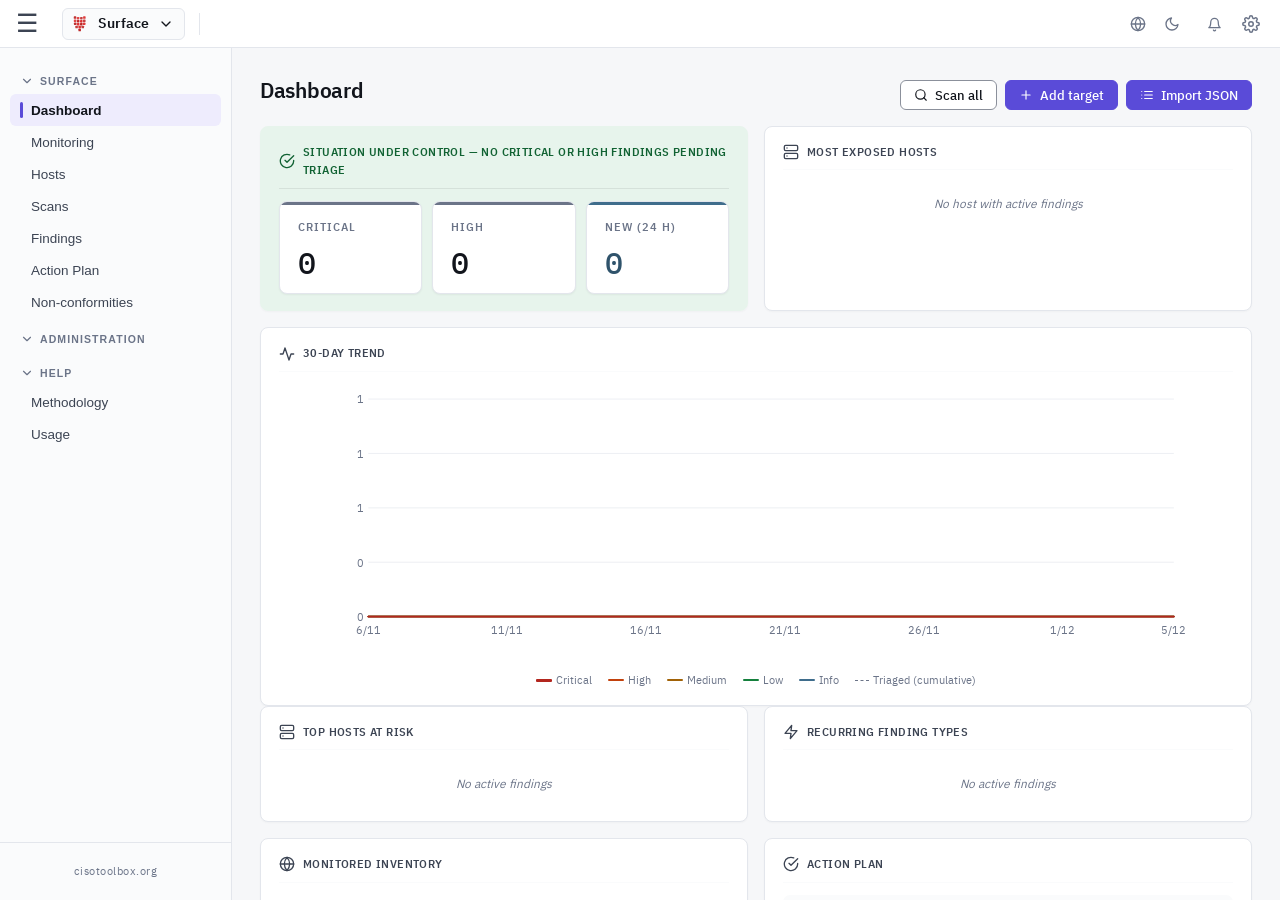
==== app/index.html @ 285a60c6 "chore: sync CISO Toolbox surface" ====
<!DOCTYPE html>
<html lang="fr">
<head>
<meta charset="UTF-8">
<meta name="viewport" content="width=device-width, initial-scale=1.0">
<title>Surface - CISO Toolbox</title>
<link rel="icon" type="image/svg+xml" href="favicon.svg">
<link rel="stylesheet" href="css/cisotoolbox.css">
<link rel="stylesheet" href="css/Surface.css">
</head>
<body>

<div class="ct-app">
<header class="ct-appbar">
    <button class="btn-hamburger" data-click="_toggleSidebarMobile">&#9776;</button>
    <span class="ct-modulepicker" role="img" aria-label="Surface"><span data-i18n="module.surface">Surface</span></span>
    <span class="ct-appbar-sep"></span>
    <nav class="ct-appbar-context" aria-label="Contexte"><span class="ct-muted" id="header-subtitle"></span></nav>
<!-- Menu Fichier désactivé : fonctions locales (ouvrir/enregistrer/imports) pas encore branchées en mode suite — réactiver en décommentant. -->
<!--     <div class="toolbar-menu">
        <button class="ct-btn" data-size="sm" data-click="toggleMenu"><span data-i18n="menu_file">Fichier</span></button>
        <div class="toolbar-dropdown" id="io-menu">
            <div class="toolbar-dropdown-item" data-click="_menuAction" data-args='["importHosts"]' data-i18n="menu.import_hosts">Importer hôtes</div>
            <div class="toolbar-dropdown-item" data-click="_menuAction" data-args='["exportReport"]' data-i18n="menu.export_report">Exporter rapport</div>
        </div>
    </div> -->
    <span class="ct-spacer"></span>
    <span class="ct-appbar-saved" id="status-msg"></span>
    <div class="ct-appbar-actions">
        <button class="ct-iconaction" data-click="ct_toggleLang" data-icon="globe" aria-label="Langue" title="Langue FR / EN"></button>
        <button class="ct-iconaction" data-click="ct_toggleTheme" data-icon="moon" aria-label="Thème" title="Thème clair / sombre"></button>
        <span class="ct-toolbar-right" id="toolbar-right"></span>
    </div>
</header>

<div class="ct-body">

<nav class="ct-rail" id="sidebar" aria-label="Navigation du module">
  <div class="ct-rail-scroll">
    <div class="ct-rail-section">
      <button class="ct-rail-group" aria-expanded="true" data-click="ct_toggleRailGroup" data-pass-el>
        <span class="ct-icon-btn-slot" data-icon="chevron-right"></span><span>SURFACE</span>
      </button>
      <button class="ct-rail-item" aria-current="page" data-click="selectPanel" data-args='["dashboard"]'><span class="ct-rail-item-label" data-i18n="nav.dashboard">Tableau de bord</span></button>
      <button class="ct-rail-item" data-click="selectPanel" data-args='["monitored"]'><span class="ct-rail-item-label" data-i18n="nav.monitored">Surveillance</span></button>
      <button class="ct-rail-item" data-click="selectPanel" data-args='["hosts"]'><span class="ct-rail-item-label" data-i18n="nav.hosts">Hosts</span></button>
      <button class="ct-rail-item" data-click="selectPanel" data-args='["jobs"]'><span class="ct-rail-item-label" data-i18n="nav.jobs">Scans</span></button>
      <button class="ct-rail-item" data-click="selectPanel" data-args='["findings"]'><span class="ct-rail-item-label" data-i18n="nav.findings">Findings</span></button>
      <button class="ct-rail-item" data-click="selectPanel" data-args='["measures"]'><span class="ct-rail-item-label" data-i18n="nav.measures">Mesures</span></button>
      <button class="ct-rail-item" data-click="selectPanel" data-args='["nonconformities"]'><span class="ct-rail-item-label" data-i18n="nav.nonconformities">Non-conformities</span></button>
    </div>

    <div class="ct-rail-section">
      <button class="ct-rail-group" aria-expanded="true" data-click="ct_toggleRailGroup" data-pass-el>
        <span class="ct-icon-btn-slot" data-icon="chevron-right"></span><span>Administration</span>
      </button>
      <button class="ct-rail-item ct-admin-only" data-click="selectPanel" data-args='["connectors"]'><span class="ct-rail-item-label" data-i18n="nav.connectors">Connecteurs</span></button>
      <button class="ct-rail-item ct-admin-only" data-click="selectPanel" data-args='["audit"]'><span class="ct-rail-item-label" data-i18n="nav.audit">Journal d'audit</span></button>
    </div>

    <div class="ct-rail-section">
      <button class="ct-rail-group" aria-expanded="true" data-click="ct_toggleRailGroup" data-pass-el>
        <span class="ct-icon-btn-slot" data-icon="chevron-right"></span><span data-i18n="nav.help_section">AIDE</span>
      </button>
      <button class="ct-rail-item" data-click="toggleHelp" data-args='["methodo"]'><span class="ct-rail-item-label" data-i18n="nav.help_methodo">Methodologie</span></button>
      <button class="ct-rail-item" data-click="toggleHelp" data-args='["usage"]'><span class="ct-rail-item-label" data-i18n="nav.help_usage">Utilisation</span></button>
    </div>
  </div>

  <div class="ct-rail-foot">
    <a href="https://www.cisotoolbox.org" target="_blank" rel="noopener noreferrer" class="sidebar-brand">cisotoolbox.org</a>
  </div>
</nav>

<!-- ════════════════ Help overlay ════════════════ -->
<div class="help-overlay" id="help-overlay" data-click-self="toggleHelp">
<div class="help-panel">
<button class="close-help" data-click="toggleHelp" aria-label="close">
    <svg width="22" height="22" viewBox="0 0 24 24" fill="none" stroke="currentColor" stroke-width="2" stroke-linecap="round" stroke-linejoin="round"><line x1="18" y1="6" x2="6" y2="18"/><line x1="6" y1="6" x2="18" y2="18"/></svg>
</button>

<div class="help-tabs">
    <div class="help-tab active" id="help-tab-methodo" data-click="switchHelpTab" data-args='["methodo"]' data-i18n="help.tab_methodo">Methodologie ASM</div>
    <div class="help-tab" id="help-tab-usage" data-click="switchHelpTab" data-args='["usage"]' data-i18n="help.tab_usage">Utilisation</div>
</div>

<!-- ════════ Onglet Methodologie ════════ -->
<div class="help-content" id="help-content-methodo" data-i18n-html="help.methodo_html"></div>

<!-- ════════ Onglet Utilisation ════════ -->
<div class="help-content ct-hidden" id="help-content-usage" data-i18n-html="help.usage_html"></div>

</div>
</div>

<main class="ct-content" id="content"></main>
</div><!-- ct-body -->
</div><!-- ct-app -->

<input type="file" id="file-input" accept=".json" class="ct-hidden">

<script src="js/Surface_config.js"></script>
<script src="js/cisotoolbox.js"></script>
<script src="js/ct_modules.js"></script>
<script src="js/cisotoolbox_backend.js"></script>
<script src="js/i18n.js"></script>
<script src="js/i18n_core_en.js"></script>
<script src="js/i18n_core_fr.js"></script>
<script src="js/ct_findings.js"></script>
<script src="js/ct_audit.js"></script>
<script src="js/ct_modal.js"></script>
<script src="js/ct_notifprefs.js"></script>
<script src="js/ct_userpicker.js"></script>
<script src="js/ct_measure_modal.js"></script>
<script src="js/ct_table.js"></script>
<script src="js/ct_bulkbar.js"></script>
<script src="js/ct_finding_view.js"></script>
<script src="js/ct_nonconformity.js"></script>
<script src="js/Surface_i18n_fr.js"></script>
<script src="js/Surface_i18n_en.js"></script>
<script src="js/surface_api.js"></script>
<script src="js/Surface_app.js"></script>
<script src="js/ai_common.js"></script>
<script src="js/ct_settings.js"></script>
<script src="js/ai_backend.js"></script>

</body>
</html>
---- app/css/cisotoolbox.css ----
/* -----------------------------------------------------------------------------
   Generated file - do not edit.
   It is overwritten at every release; a change made here is lost.
   See CONTRIBUTING.md.
   ----------------------------------------------------------------------------- */
/* ── CISO Toolbox — Shared CSS ─────────────────────────────────────
   UI v2 design system (SPEC-implementationv2.md).

   Structure:
     1. Design tokens (:root, dark, module tints)   — §1
     2. Transition aliases (old var names → new)     — §7.1  (removed at step 6)
     3. @font-face (IBM Plex — deferred, graceful)
     4. Base + primitives + chrome + print           — §9
     5. LEGACY (old classes, still emitted by shared TS + un-migrated apps)
        — removed module-by-module (steps 4-6).

   Migration status (SPEC §7): foundations + additive primitives are in.
   The 5 primitives whose NAME collides with a live shared component
   (.ct-table, .ct-badge, .ct-modal-*, .ct-bulkbar, .ct-icon) are still the
   LEGACY versions below — they migrate together with their emitting TS
   (ct_table / badge() / ct_modal / ct_bulkbar / _icon) in a later increment.
   ──────────────────────────────────────────────────────────────── */

/* ═══════════════════ 1. DESIGN TOKENS (SPEC §1) ═══════════════════ */
:root {
  /* Neutrals */
  --ct-canvas:       #f6f7f9;
  --ct-surface:      #ffffff;
  --ct-surface-2:    #fafbfc;
  --ct-line-soft:    #eef0f4;
  --ct-line:         #e3e6ec;
  --ct-line-strong:  #cbd1dc;   /* decorative separators — not a target outline */
  /* Outline of INPUT targets. --ct-line-strong sits at 1.53:1, far below the
     3:1 non-text threshold (WCAG 1.4.11): an empty field had no perceptible
     outline. A distinct token rather than raising line-strong — the requirement
     applies to controls, and raising the global token would redraw all ten
     modules at once. */
  --ct-line-field:   #8b909b;
  --ct-ink:          #12151c;
  --ct-ink-1:        #3c4453;
  --ct-ink-2:        #6b7488;
  /* NON-TEXT. At 3.09:1 it cannot carry text, and any value that
     reached 4.5:1 would blur into --ct-ink-2 (4.69:1): three text grays
     don't fit in the scale. We keep two, and ink-3 becomes the gray of
     decorative elements — 3:1 threshold, WCAG 1.4.11. The only remaining
     use is the empty-state icon; all text that used it moved to ink-2. */
  --ct-ink-3:        #8a93a4;
  --ct-ink-disabled: #798294;   /* was #9aa2b1: 2.32:1 on -neutral-tint, unreadable,
                                   while dark inherited 5.52:1. Disabled formally
                                   escapes AA, but not common sense: the same
                                   state must read the same in both themes. */

  /* Accent — action and selection ONLY */
  /* Ink laid on an ACCENT solid. White in both themes, unlike
     --ct-onsolid which inverts: the dark accent was darkened (pass 2, option B)
     precisely to keep carrying white, where the severity solids, for their
     part, genuinely lighten in dark. Two inks because two behaviors,
     not out of a taste for nuance. */
  --ct-onaccent:     #fff;
  /* Overlay veil (modal, help, history). Translucent black in both
     themes: it is the darkening of the background that makes the overlay, it
     does not invert. A token because the value is repeated in four places. */
  --ct-scrim:        rgba(0,0,0,0.45);
  /* Background of code / example blocks. Dark in BOTH themes, like
     a console: it is a reading convention, not an interface surface. */
  --ct-code-bg:      #0f172a;

  --ct-accent:       #5a4bd8;
  --ct-accent-hover: #4536b4;
  --ct-accent-tint:  #eeecfd;
  --ct-accent-ink:   #3f32a8;

  /* Severity — data ONLY.
     Three grades per tone, same hues, same ink (-ink):
     -tint for a badge · -fill for a solid area (matrix cell, score
     chip) · base (solid) for an edge strip, a gauge or a destructive hover. */
  --ct-critical:      #b3261e;  --ct-critical-tint: #fbe9e7;  --ct-critical-fill: #e7bcb9;  --ct-critical-ink: #8c1d18;
  --ct-high:          #c2410c;  --ct-high-tint:     #fdeee3;  --ct-high-fill:     #eecabb;  --ct-high-ink:     #8f3009;
  --ct-medium:        #a16207;  --ct-medium-tint:   #fdf4dc;  --ct-medium-fill:   #e8d8c1;  --ct-medium-ink:   #7c4a05;
  --ct-low:           #15803d;  --ct-low-tint:      #e7f4ec;  --ct-low-fill:      #c4dfce;  --ct-low-ink:      #116233;
  --ct-info:          #3f6d8c;  --ct-info-tint:     #e9f0f5;  --ct-info-fill:     #c3d2db;  --ct-info-ink:     #2f536b;
  --ct-neutral:       #6b7488;  --ct-neutral-tint:  #f2f3f7;  --ct-neutral-fill:  #d7d9df;  --ct-neutral-ink:  #4c5566;

  /* Categorical series — IDENTITY hues for multi-series charts (donut, bar
     legends), never a severity. Depth matched to the severity solids above
     (700-ish) so a chart never mixes muted theme tones with raw vivid hexes:
     that mix is what made the light theme look garish (FEAT-43 review). */
  --ct-cat-violet: #7c3aed;  --ct-cat-indigo: #4f46e5;  --ct-cat-cyan:   #0e7490;
  --ct-cat-teal:   #0f766e;  --ct-cat-pink:   #be185d;  --ct-cat-purple: #9333ea;
  --ct-cat-amber:  #b45309;

  /* Ink laid on a base-color (solid) area — inverts in dark. */
  --ct-onsolid: #fff;

  /* Typography */
  --ct-font:      'IBM Plex Sans', system-ui, -apple-system, sans-serif;
  --ct-font-mono: 'IBM Plex Mono', ui-monospace, monospace;

  --ct-text-page:    20px;
  --ct-text-section: 16px;
  --ct-text-body:    14px;
  --ct-text-ui:      13.5px;
  --ct-text-data:    13px;
  --ct-text-meta:    12px;
  --ct-text-label:   11px;

  /* Radii */
  --ct-r-sm: 4px;  --ct-r-md: 6px;  --ct-r-lg: 8px;  --ct-r-xl: 12px;  --ct-r-pill: 999px;

  /* Spacing */
  --ct-s1: 4px; --ct-s2: 8px; --ct-s3: 12px; --ct-s4: 16px;
  --ct-s5: 20px; --ct-s6: 24px; --ct-s8: 32px; --ct-s12: 48px;

  /* Control heights */
  /* xs serves dense contexts: reordering arrows in a table,
     actions on a rail card. It is a third notch on the md -> sm axis,
     not a new concept. */
  --ct-h-xs: 22px;  --ct-h-sm: 28px;  --ct-h-md: 34px;
  /* Default button height: shorter than a field (34), one notch
     above a modal button (~27). --ct-h-md stays reserved for fields. */
  --ct-h-btn: 30px;

  /* Elevation */
  --ct-shadow-card:    0 1px 2px rgba(18,21,28,0.05);
  --ct-shadow-overlay: 0 20px 48px -12px rgba(18,21,28,0.28);

  /* Chrome */
  --ct-appbar-h: 48px;
  --ct-rail-w:   232px;

  --ct-focus: 0 0 0 3px rgba(90,75,216,0.28);

  /* Complements (§1) */
  --ct-line-hover:  #aab2c0;
  --ct-focus-soft:  0 0 0 3px rgba(90,75,216,0.18);
  --ct-danger-tint: #fdeeec;
  --ct-danger-line: #e9cdc9;

  /* Module identity (§5) — background tint / ink, never a severity tone */
  --ct-mod-risk-tint:#e9edf1; --ct-mod-risk-ink:#2c3e50;
  --ct-mod-compliance-tint:#eeecfd; --ct-mod-compliance-ink:#4b3fbd;
  --ct-mod-audit-tint:#e4f2e8; --ct-mod-audit-ink:#186334;
  --ct-mod-vendor-tint:#e0f5f2; --ct-mod-vendor-ink:#0f766e;
  --ct-mod-asset-tint:#e6eefc; --ct-mod-asset-ink:#1a5cbf;
  --ct-mod-access-tint:#fce7f1; --ct-mod-access-ink:#a81259;
  --ct-mod-surface-tint:#fbeaea; --ct-mod-surface-ink:#a01818;
  --ct-mod-appsec-tint:#e2f1f5; --ct-mod-appsec-ink:#0b5d73;
  --ct-mod-scan-tint:#fdeee3; --ct-mod-scan-ink:#9a3d0a;
  --ct-mod-pilot-tint:#f6ecf6; --ct-mod-pilot-ink:#6e2a6e;
}

:root[data-theme="dark"] {
  /* Native form controls (checkbox, radio, select, scrollbars) follow the
     theme — kills the stock white widgets on dark tables. */
  color-scheme: dark;

  --ct-canvas:      #0f1218;
  --ct-surface:     #1c2029;
  --ct-surface-2:   #21252f;
  --ct-line-soft:   #262b36;
  --ct-line:        #2b313d;
  --ct-line-strong: #3a4150;   /* decorative separators */
  --ct-line-field:  #6a7182;   /* outline of input targets — see light block */
  --ct-ink:         #f2f4f8;
  --ct-ink-1:       #c3c9d4;
  --ct-ink-2:       #99a1b0;
  --ct-ink-3:       #79818f;   /* non-text — see light block */

  /* Pass 2, option B: the dark accent had been lightened to stand out from the
     surface, to the point of no longer carrying white (4.01:1, and 3.12:1 on hover).
     We darken it rather than inverting the ink: a primary button is recognized
     as much by its structure — light ink on saturated fill — as by its color, and
     inverting it from one theme to the other flips that structure. --ct-onsolid thus
     stays confined to the severity solids, which genuinely lighten in dark. */
  --ct-accent:       #6656e2;
  --ct-accent-hover: #6f60e5;
  --ct-accent-tint:  #2e2757;
  --ct-accent-ink:   #b9aefb;

  --ct-critical: #e8695f;  --ct-critical-tint: #3a1e1b;  --ct-critical-fill: #613333;  --ct-critical-ink: #f0a49c;
  --ct-high:     #e08542;  --ct-high-tint:     #3a2415;  --ct-high-fill:     #5a3b27;  --ct-high-ink:     #efab77;
  --ct-medium:   #d9a23c;  --ct-medium-tint:   #332a12;  --ct-medium-fill:   #584625;  --ct-medium-ink:   #e2c069;
  --ct-low:      #4caf6d;  --ct-low-tint:      #16301f;  --ct-low-fill:      #244936;  --ct-low-ink:      #7ecb96;
  --ct-info:     #6aa3c4;  --ct-info-tint:     #14262f;  --ct-info-fill:     #324959;  --ct-info-ink:     #9cc8de;
  --ct-neutral:  #79818f;  --ct-neutral-tint:  #262b36;  --ct-neutral-fill:  #464c56;  --ct-neutral-ink:  #c3c9d4;

  /* Categorical series lighten in dark, like the severity solids. */
  --ct-cat-violet: #a78bfa;  --ct-cat-indigo: #818cf8;  --ct-cat-cyan:   #22d3ee;
  --ct-cat-teal:   #2dd4bf;  --ct-cat-pink:   #f472b6;  --ct-cat-purple: #c084fc;
  --ct-cat-amber:  #fbbf24;

  /* Severity solids lighten in dark: the ink laid on them inverts. */
  --ct-onsolid: #11121a;
  /* Focus halo: stays indigo (interaction state), realigned on the dark accent. */
  --ct-focus: 0 0 0 3px rgba(122,108,240,0.35);

  --ct-shadow-card:    none;
  --ct-shadow-overlay: 0 20px 48px -12px rgba(0,0,0,0.55);

  --ct-line-hover:  #4a5162;
  --ct-focus-soft:  0 0 0 3px rgba(122,108,240,0.25);
  --ct-danger-tint: #3a1e1b;
  --ct-danger-line: #5a2f2a;

  --ct-mod-risk-tint:#232c37; --ct-mod-risk-ink:#a9bacd;
  --ct-mod-compliance-tint:#2a2455; --ct-mod-compliance-ink:#b9aefb;
  --ct-mod-audit-tint:#132b1c; --ct-mod-audit-ink:#74c288;
  --ct-mod-vendor-tint:#10302c; --ct-mod-vendor-ink:#6fd0c1;
  --ct-mod-asset-tint:#141f3a; --ct-mod-asset-ink:#8fb4f5;
  --ct-mod-access-tint:#331428; --ct-mod-access-ink:#f099c4;
  --ct-mod-surface-tint:#3a1c1c; --ct-mod-surface-ink:#f0a0a0;
  --ct-mod-appsec-tint:#0f2c34; --ct-mod-appsec-ink:#77c3d4;
  --ct-mod-scan-tint:#33230f; --ct-mod-scan-ink:#efab77;
  --ct-mod-pilot-tint:#2d1b2d; --ct-mod-pilot-ink:#d8a6d8;
}

/* ═══════════ 2. LEGACY RAIL LITERAL ══════════════════════════════════
   The transition-alias block (--blue, --border, --text-muted…) is
   removed: no consumer left in the tree. Only --sidebar-bg
   remains; it is a literal, not an alias. */
:root {
  --sidebar-bg:   #0f172a;   /* legacy dark rail — stays literal until removed */
}

/* ═══════════════════ 3. @font-face (deferred) ═══════════════════
   woff2 files not shipped yet — the stack falls back to system-ui until
   they land in shared/fonts/. Drop the files and typography activates.  */
@font-face { font-family:'IBM Plex Sans'; font-weight:400; font-display:swap; src:url('../fonts/IBMPlexSans-Regular.woff2') format('woff2'); }
@font-face { font-family:'IBM Plex Sans'; font-weight:500; font-display:swap; src:url('../fonts/IBMPlexSans-Medium.woff2') format('woff2'); }
@font-face { font-family:'IBM Plex Sans'; font-weight:600; font-display:swap; src:url('../fonts/IBMPlexSans-SemiBold.woff2') format('woff2'); }
@font-face { font-family:'IBM Plex Mono'; font-weight:400; font-display:swap; src:url('../fonts/IBMPlexMono-Regular.woff2') format('woff2'); }
@font-face { font-family:'IBM Plex Mono'; font-weight:500; font-display:swap; src:url('../fonts/IBMPlexMono-Medium.woff2') format('woff2'); }

/* ═══════════════════ 4. BASE + PRIMITIVES (SPEC §9) ═══════════════════ */

/* 9.1 Base */
*, *::before, *::after { box-sizing: border-box; }
html, body { margin: 0; padding: 0; }
body {
  font-family: var(--ct-font);
  font-size: var(--ct-text-body);
  line-height: 1.6;
  color: var(--ct-ink);
  background: var(--ct-canvas);
  -webkit-font-smoothing: antialiased;
}
/* Apps with the full toolbar + sidebar + internal-scroll layout add
   class="ct-app-shell" on <body> to lock the page to 100vh. */
body.ct-app-shell { overflow: hidden; height: 100vh; }
h1, h2, h3, h4 { margin: 0; font-weight: 600; letter-spacing: -0.3px; }
code, .ct-mono, .ct-num { font-family: var(--ct-font-mono); }
.ct-num { font-variant-numeric: tabular-nums; }
:focus-visible { outline: none; box-shadow: var(--ct-focus); }
input[type="checkbox"], input[type="radio"] { accent-color: var(--ct-accent); }
.ct-icon-btn-slot { display: inline-flex; align-items: center; }
.ct-spacer { flex: 1; }

/* 9.2 .ct-btn */
.ct-btn {
  font-family: inherit;
  display: inline-flex; align-items: center; justify-content: center; gap: 7px;
  height: var(--ct-h-btn); min-width: 0; padding: 0 13px;
  border: 1px solid var(--ct-line-field); border-radius: var(--ct-r-md);
  background: var(--ct-surface); color: var(--ct-ink);
  font-size: 12.5px; font-weight: 500; white-space: nowrap;
  cursor: pointer; transition: background 120ms, border-color 120ms, color 120ms;
}
.ct-btn:hover { background: var(--ct-canvas); border-color: var(--ct-line-hover); }
.ct-btn[data-size="sm"] { height: var(--ct-h-sm); padding: 0 11px; border-radius: var(--ct-r-sm); font-size: 12.5px; }
.ct-btn[data-size="xs"] { height: var(--ct-h-xs); padding: 0 7px; border-radius: var(--ct-r-sm); font-size: 11px; }
.ct-btn[data-icon] { width: var(--ct-h-btn); padding: 0; }
.ct-btn[data-icon][data-size="sm"] { width: var(--ct-h-sm); }
.ct-btn[data-icon][data-size="xs"] { width: var(--ct-h-xs); }
/* The spec names four variants; "neutral" is the default drawing of the
   bare .ct-btn. We declare it anyway: a caller must not have to
   know that the absence of the attribute means something. */
.ct-btn[data-variant="neutral"] { /* = .ct-btn */ }
.ct-btn[data-variant="primary"] { background: var(--ct-accent); border-color: var(--ct-accent); color: var(--ct-onaccent); }
.ct-btn[data-variant="primary"]:hover { background: var(--ct-accent-hover); border-color: var(--ct-accent-hover); }
.ct-btn[data-variant="ghost"] { background: transparent; border-color: transparent; color: var(--ct-ink-1); }
.ct-btn[data-variant="ghost"]:hover { background: var(--ct-line-soft); border-color: transparent; color: var(--ct-ink); }
.ct-btn[data-variant="danger"] { background: var(--ct-danger-tint); border-color: var(--ct-danger-line); color: var(--ct-critical-ink); }
.ct-btn[data-variant="danger"]:hover { background: var(--ct-critical); border-color: var(--ct-critical); color: var(--ct-onsolid); }
/* AI action button (star): a .ct-btn modifier. The system accent is
   already the "AI" indigo; we apply it in a tinted version to distinguish
   these actions from ordinary buttons without competing with the primary. Always
   combined with .ct-btn, never with a variant. Light/dark themed via the tokens.
   Placed after the variants to win at equal (0, 2, 0) specificity. */
.ct-btn.btn-ai { background: var(--ct-accent); border-color: var(--ct-accent); color: var(--ct-onaccent); }
.ct-btn.btn-ai:hover { background: var(--ct-accent-tint); border-color: var(--ct-accent-tint); color: var(--ct-accent-ink); }
.ct-btn:disabled, .ct-btn[aria-disabled="true"] {
  background: var(--ct-neutral-tint); border-color: var(--ct-line-field);
  color: var(--ct-ink-disabled); cursor: not-allowed;
}
.ct-btngroup { display: flex; gap: var(--ct-s2); align-items: center; flex-wrap: wrap; }

/* 9.3 .ct-ref  (.ct-badge deferred — see header) */
/* Dense variant, aligned on .ct-badge[data-size="sm"]: same 10.5px, same
   tightening. It exists for contexts where the reference accompanies a
   short content — a kanban card, a cell — and where the base size
   weighs more than what it designates. A named variant in the foundation, not a
   font-size dropped in place: that is the only form that stays true everywhere. */
.ct-ref[data-size="sm"] { height: 18px; padding: 0 7px; font-size: 10.5px; }

.ct-ref {
  display: inline-flex; align-items: center; height: 20px; padding: 0 8px;
  border: 1px solid var(--ct-line); border-radius: var(--ct-r-sm);
  background: var(--ct-neutral-tint); color: var(--ct-ink-1);
  font-family: var(--ct-font-mono); font-size: 11px; font-weight: 500; white-space: nowrap;
}
.ct-ref[data-module="risk"] { background: var(--ct-mod-risk-tint);       color: var(--ct-mod-risk-ink);       border-color: transparent; }
.ct-ref[data-module="compliance"] { background: var(--ct-mod-compliance-tint); color: var(--ct-mod-compliance-ink); border-color: transparent; }
.ct-ref[data-module="audit"] { background: var(--ct-mod-audit-tint);      color: var(--ct-mod-audit-ink);      border-color: transparent; }
.ct-ref[data-module="vendor"] { background: var(--ct-mod-vendor-tint);     color: var(--ct-mod-vendor-ink);     border-color: transparent; }
.ct-ref[data-module="asset"] { background: var(--ct-mod-asset-tint);      color: var(--ct-mod-asset-ink);      border-color: transparent; }
.ct-ref[data-module="access"] { background: var(--ct-mod-access-tint);     color: var(--ct-mod-access-ink);     border-color: transparent; }
.ct-ref[data-module="surface"] { background: var(--ct-mod-surface-tint);    color: var(--ct-mod-surface-ink);    border-color: transparent; }
.ct-ref[data-module="appsec"] { background: var(--ct-mod-appsec-tint);     color: var(--ct-mod-appsec-ink);     border-color: transparent; }
.ct-ref[data-module="scan"] { background: var(--ct-mod-scan-tint);       color: var(--ct-mod-scan-ink);       border-color: transparent; }
.ct-ref[data-module="pilot"] { background: var(--ct-mod-pilot-tint);      color: var(--ct-mod-pilot-ink);      border-color: transparent; }

/* 9.3b .ct-badge — semantic tone system (tinted by default, [data-fill] solid) */
.ct-badge { display: inline-flex; align-items: center; gap: 4px; padding: 1px 7px; border-radius: var(--ct-r-pill);
  font-size: 11px; font-weight: 600; line-height: 1.5; white-space: nowrap;
  /* Default case, without data-tone: readable rather than invisible. A call with
     no tone remains a caller bug, but it must not produce a ghost badge. */
  background: var(--ct-neutral-tint); color: var(--ct-ink); }
.ct-badge[data-size="sm"] { padding: 1px 6px; font-size: 10.5px; }
/* "Running": a state, not a color. It lived in Surface as an
   animation attached to .job-running, hence invisible to the other modules
   which nevertheless have jobs in progress. Bare attribute, like data-fill. */
.ct-badge[data-live] { animation: ct-pulse 1.5s ease-in-out infinite; }
@keyframes ct-pulse { 0%, 100% { opacity: 1; } 50% { opacity: 0.55; } }
/* Inline form feedback (modals): the list of what is missing, and the fields
   concerned. Required fields carry a marker in their label. */
.ct-form-errors { background: var(--ct-critical-tint); color: var(--ct-critical-ink); border-left: 3px solid var(--ct-critical);
  padding: 8px 10px; border-radius: var(--ct-r-sm); font-size: 12.5px; margin-bottom: 10px; }
.ct-form-errors ul { margin: 4px 0 0 16px; padding: 0; }
.ct-field-error { outline: 2px solid var(--ct-critical) !important; outline-offset: -1px; }
.ct-req { color: var(--ct-critical); margin-left: 2px; }
/* Row a navigation lands on (e.g. "see the requirement"): flashed, then plain. */
@keyframes ct-row-target { 0%, 60% { box-shadow: inset 0 0 0 2px var(--ct-accent); } 100% { box-shadow: none; } }
.ct-row-target > td { animation: ct-row-target 3s ease-out 1; }
@media (prefers-reduced-motion: reduce) {
    /* The pulsing is a reading comfort, not information: the tone
       already carries the state. We turn it off for whoever asked for that. */
    .ct-badge[data-live] { animation: none; }
}
.ct-badge[data-tone="critical"] { background: var(--ct-critical-tint); color: var(--ct-critical-ink); }
.ct-badge[data-tone="high"] { background: var(--ct-high-tint);     color: var(--ct-high-ink); }
.ct-badge[data-tone="medium"] { background: var(--ct-medium-tint);   color: var(--ct-medium-ink); }
.ct-badge[data-tone="low"] { background: var(--ct-low-tint);      color: var(--ct-low-ink); }
.ct-badge[data-tone="info"] { background: var(--ct-info-tint);     color: var(--ct-info-ink); }
.ct-badge[data-tone="neutral"] { background: var(--ct-neutral-tint);  color: var(--ct-neutral-ink); }
.ct-badge[data-tone="accent"] { background: var(--ct-accent-tint);   color: var(--ct-accent-ink); }
/* [data-fill] — solid, only when the badge IS the value (computed cells) */
.ct-badge[data-fill][data-tone="critical"] { background: var(--ct-critical); color: var(--ct-onsolid); }
.ct-badge[data-fill][data-tone="high"] { background: var(--ct-high);     color: var(--ct-onsolid); }
.ct-badge[data-fill][data-tone="medium"] { background: var(--ct-medium);   color: var(--ct-onsolid); }
.ct-badge[data-fill][data-tone="low"] { background: var(--ct-low);      color: var(--ct-onsolid); }
.ct-badge[data-fill][data-tone="info"] { background: var(--ct-info);     color: var(--ct-onsolid); }
.ct-badge[data-fill][data-tone="neutral"] { background: var(--ct-neutral);  color: var(--ct-onsolid); }
.ct-badge[data-fill][data-tone="accent"] { background: var(--ct-accent);   color: var(--ct-onaccent); }

/* 9.4 .ct-field · .ct-input */
.ct-field { display: flex; flex-direction: column; gap: 6px; }
/* The spacing BETWEEN fields was missing from the foundation: .ct-field only set
   the internal label / input gap. Surface and AppSec each compensated for it
   with a local margin-bottom — removed as a collision, which glued together the
   fields of their modals. The rule belongs to the foundation, not the modules.
   On the adjacent selector, hence no orphan margin after the last field. */
.ct-field + .ct-field { margin-top: 14px; }
/* Form container (spec §2). When the markup adopts it, the gap
   carries the spacing and the adjacent rule steps aside — a single visible
   value, never two adding up. */
.ct-form { display: flex; flex-direction: column; gap: 14px; }
.ct-form .ct-field + .ct-field { margin-top: 0; }
.ct-form-grid { display: grid; grid-template-columns: repeat(auto-fit, minmax(220px, 1fr)); gap: 14px; }
.ct-form-grid .ct-field + .ct-field { margin-top: 0; }
.ct-form-actions { display: flex; gap: 8px; justify-content: flex-end; align-items: center; }
.ct-label { font-size: var(--ct-text-label); font-weight: 600; letter-spacing: 1px; text-transform: uppercase; color: var(--ct-ink-2); }
.ct-input, .ct-select, .ct-textarea {
  font-family: inherit; font-size: var(--ct-text-ui);
  height: var(--ct-h-md); width: 100%; padding: 0 11px;
  border: 1px solid var(--ct-line-field); border-radius: var(--ct-r-md);
  background: var(--ct-surface); color: var(--ct-ink);
}
.ct-select { padding: 0 10px; }
.ct-textarea { height: auto; min-height: 76px; padding: 8px 11px; line-height: 1.55; resize: vertical; }
.ct-input:focus, .ct-select:focus, .ct-textarea:focus { outline: none; border-color: var(--ct-accent); box-shadow: var(--ct-focus-soft); }
.ct-input::placeholder, .ct-textarea::placeholder { color: var(--ct-ink-disabled); }

/* .ct-filter — toolbar select, sitting above a list or a
   table. It is not a form field: it sizes to its
   content instead of taking the full width, and adopts the sm height to
   align with the buttons of the same bar. */
.ct-filter {
  font-family: inherit; font-size: var(--ct-text-meta);
  height: var(--ct-h-sm); width: auto; min-width: 110px; max-width: 240px;
  padding: 0 9px;
  border: 1px solid var(--ct-line-field); border-radius: var(--ct-r-sm);
  background: var(--ct-surface); color: var(--ct-ink); cursor: pointer;
}
.ct-filter:focus { outline: none; border-color: var(--ct-accent); box-shadow: var(--ct-focus-soft); }
.ct-input:disabled, .ct-select:disabled { background: var(--ct-neutral-tint); color: var(--ct-ink-disabled); cursor: not-allowed; }
.ct-input[data-size="sm"], .ct-select[data-size="sm"] { height: 30px; font-size: var(--ct-text-data); }
/* xs: for fields in table cells, aligned on the cell input (~24) and the xs button (22). */
.ct-input[data-size="xs"], .ct-select[data-size="xs"] { height: 24px; padding: 0 8px; font-size: var(--ct-text-meta); }
.ct-hint { font-size: var(--ct-text-meta); color: var(--ct-ink-2); line-height: 1.5; }
.ct-error { font-size: var(--ct-text-meta); color: var(--ct-critical-ink); line-height: 1.5; }
[aria-invalid="true"] { border-color: var(--ct-critical); }

.ct-tagfield {
  display: flex; flex-wrap: wrap; gap: 5px; align-items: center;
  min-height: var(--ct-h-md); padding: 5px 7px;
  border: 1px solid var(--ct-line-field); border-radius: var(--ct-r-md); background: var(--ct-surface);
}
.ct-tag {
  display: inline-flex; align-items: center; gap: 6px; height: 22px; padding: 0 6px 0 9px;
  border-radius: var(--ct-r-sm); background: var(--ct-accent-tint); color: var(--ct-accent-ink);
  font-family: var(--ct-font-mono); font-size: 11.5px; font-weight: 500;
}
.ct-check { position: relative; display: flex; align-items: center; gap: 9px; font-size: var(--ct-text-ui); color: var(--ct-ink); cursor: pointer; }
.ct-check-box { width: 17px; height: 17px; border: 1px solid var(--ct-line-field); border-radius: var(--ct-r-sm); background: var(--ct-surface); display: inline-flex; align-items: center; justify-content: center; color: transparent; flex-shrink: 0; }
.ct-check input:checked + .ct-check-box { background: var(--ct-accent); border-color: var(--ct-accent); color: var(--ct-onaccent); }
.ct-check input { position: absolute; opacity: 0; width: 0; height: 0; }
.ct-choice { display: inline-flex; gap: 6px; }
.ct-choice > button {
  font-family: inherit; height: var(--ct-h-sm); min-width: 28px; padding: 0 10px;
  border: 1px solid var(--ct-line-field); border-radius: var(--ct-r-sm);
  background: var(--ct-surface); color: var(--ct-ink-1);
  font-size: 12.5px; font-weight: 500; cursor: pointer;
}
.ct-choice > button[aria-pressed="true"] { background: var(--ct-accent); border-color: var(--ct-accent); color: var(--ct-onaccent); }
/* A choice can carry a judgment and not just a selection: the review
   decision is green or red. We reuse the tone vocabulary rather than
   inventing state names. The tone only applies to the selected option. */
.ct-choice > button[aria-pressed="true"][data-tone="low"] { background: var(--ct-low);      border-color: var(--ct-low);      color: var(--ct-onsolid); }
.ct-choice > button[aria-pressed="true"][data-tone="critical"] { background: var(--ct-critical); border-color: var(--ct-critical); color: var(--ct-onsolid); }
.ct-choice > button[aria-pressed="true"][data-tone="high"] { background: var(--ct-high);     border-color: var(--ct-high);     color: var(--ct-onsolid); }
.ct-choice[data-size="xs"] > button { height: var(--ct-h-xs); min-width: var(--ct-h-xs); padding: 0 6px; font-size: 11px; }
.ct-choice[data-mono] > button { font-family: var(--ct-font-mono); }

/* Hover tooltip, fed by data-tip. The pattern was duplicated in
   Pilot and Risk under .catalog-btn-sm:hover::after. */
.ct-tip { position: relative; }
.ct-tip[data-tip]:hover::after {
  content: attr(data-tip); position: absolute; bottom: 100%; left: 50%;
  transform: translateX(-50%); margin-bottom: 4px;
  background: var(--ct-ink); color: var(--ct-onaccent);
  padding: 3px 8px; border-radius: var(--ct-r-sm); font-size: 11px;
  white-space: nowrap; pointer-events: none; z-index: 100;
}

/* 9.5 .ct-card · .ct-kpi · .ct-meter · .ct-empty */
.ct-card {
  background: var(--ct-surface); border: 1px solid var(--ct-line);
  border-radius: var(--ct-r-lg); box-shadow: var(--ct-shadow-card); overflow: hidden;
}
.ct-card-head { display: flex; align-items: center; gap: var(--ct-s3); padding: 13px 18px; border-bottom: 1px solid var(--ct-line); }
.ct-card-title { font-size: 14px; font-weight: 600; color: var(--ct-ink); flex: 1; }
.ct-card-body { padding: 18px; }

.ct-kpigrid { display: grid; grid-template-columns: repeat(auto-fill, minmax(140px, 1fr)); gap: var(--ct-s3); }
.ct-kpi { background: var(--ct-surface); border: 1px solid var(--ct-line); border-radius: var(--ct-r-lg); box-shadow: var(--ct-shadow-card); overflow: hidden; display: flex; flex-direction: column; }
.ct-kpi-tone { height: 3px; background: var(--ct-neutral); }
.ct-kpi[data-tone="critical"] .ct-kpi-tone { background: var(--ct-critical); }
.ct-kpi[data-tone="high"]     .ct-kpi-tone { background: var(--ct-high); }
.ct-kpi[data-tone="medium"]   .ct-kpi-tone { background: var(--ct-medium); }
.ct-kpi[data-tone="low"]      .ct-kpi-tone { background: var(--ct-low); }
.ct-kpi[data-tone="info"]     .ct-kpi-tone { background: var(--ct-info); }
/* "value" emphasis: the value takes the tone ink (criticality). -ink tokens, AA 6, 5-9:1. Default = neutral value + border only. (audit v2 §04) */
.ct-kpi[data-emphasis="value"][data-tone="critical"] .ct-kpi-value { color: var(--ct-critical-ink); }
.ct-kpi[data-emphasis="value"][data-tone="high"]     .ct-kpi-value { color: var(--ct-high-ink); }
.ct-kpi[data-emphasis="value"][data-tone="medium"]   .ct-kpi-value { color: var(--ct-medium-ink); }
.ct-kpi[data-emphasis="value"][data-tone="low"]      .ct-kpi-value { color: var(--ct-low-ink); }
.ct-kpi[data-emphasis="value"][data-tone="info"]     .ct-kpi-value { color: var(--ct-info-ink); }
.ct-kpi-body { padding: 14px 18px 15px; display: flex; flex-direction: column; gap: var(--ct-s3); flex: 1; }
.ct-kpi-label { font-size: var(--ct-text-label); font-weight: 600; letter-spacing: 1px; text-transform: uppercase; color: var(--ct-ink-2); }
.ct-kpi-value { font-family: var(--ct-font-mono); font-size: 30px; font-weight: 500; line-height: 1; color: var(--ct-ink); font-variant-numeric: tabular-nums; margin-top: auto; }
.ct-kpi-unit { font-size: var(--ct-text-data); color: var(--ct-ink-2); }
.ct-kpi-split { display: flex; flex-wrap: wrap; gap: 6px; margin-top: auto; }
.ct-kpi[data-density="dense"] .ct-kpi-body { padding: 13px 16px 15px; gap: 7px; }
.ct-kpi[data-density="dense"] .ct-kpi-value { font-size: 26px; }

/* .ct-kpi-adv — advanced KPI tile: a superset of .ct-kpi. Adds a title, a
   source badge (Auto/Ext), a state pill, a status, thresholds on one line, an
   optional chart slot (.ct-kpi-adv-viz, e.g. .ct-meter) and a footer note
   (.ct-kpi-adv-foot). Reuses the tone border and value ink of the .ct-kpi
   system — a dashboard can mix both formats seamlessly.
   Couvre le kpi-card de pilot et les indicateurs de compliance. (audit v2 §P3) */
.ct-kpi-adv { background: var(--ct-surface); border: 1px solid var(--ct-line); border-radius: var(--ct-r-lg); box-shadow: var(--ct-shadow-card); overflow: hidden; display: flex; flex-direction: column; }
.ct-kpi-adv.ct-clickable:hover { border-color: var(--ct-line-strong); }
.ct-kpi-adv[data-tone="critical"] .ct-kpi-tone { background: var(--ct-critical); }
.ct-kpi-adv[data-tone="high"]     .ct-kpi-tone { background: var(--ct-high); }
.ct-kpi-adv[data-tone="medium"]   .ct-kpi-tone { background: var(--ct-medium); }
.ct-kpi-adv[data-tone="low"]      .ct-kpi-tone { background: var(--ct-low); }
.ct-kpi-adv[data-tone="info"]     .ct-kpi-tone { background: var(--ct-info); }
.ct-kpi-adv-body { padding: 15px 18px 16px; display: flex; flex-direction: column; gap: 10px; flex: 1; }
.ct-kpi-adv-head { display: flex; align-items: flex-start; gap: var(--ct-s2); }
.ct-kpi-adv-title { font-size: var(--ct-text-ui); font-weight: 600; color: var(--ct-ink); line-height: 1.3; flex: 1; }
.ct-kpi-adv-src { font-size: 10px; font-weight: 700; letter-spacing: 0.5px; text-transform: uppercase; padding: 1px 6px; border-radius: var(--ct-r-sm); white-space: nowrap; flex-shrink: 0; margin-top: 1px; }
.ct-kpi-adv-src[data-src="auto"] { color: var(--ct-info-ink); background: var(--ct-info-tint); }
.ct-kpi-adv-src[data-src="ext"] { color: var(--ct-medium-ink); background: var(--ct-medium-tint); }
.ct-kpi-adv-pill { font-size: 10px; font-weight: 600; letter-spacing: 0.3px; padding: 1px 7px; border-radius: var(--ct-r-pill); white-space: nowrap; flex-shrink: 0; margin-top: 1px; color: var(--ct-neutral-ink); background: var(--ct-neutral-tint); }
.ct-kpi-adv-valrow { display: flex; align-items: baseline; gap: var(--ct-s2); margin-top: auto; flex-wrap: wrap; }
.ct-kpi-adv-value { font-family: var(--ct-font-mono); font-size: 28px; font-weight: 500; line-height: 1; color: var(--ct-ink); font-variant-numeric: tabular-nums; }
.ct-kpi-adv[data-tone="critical"] .ct-kpi-adv-value { color: var(--ct-critical-ink); }
.ct-kpi-adv[data-tone="high"]     .ct-kpi-adv-value { color: var(--ct-high-ink); }
.ct-kpi-adv[data-tone="medium"]   .ct-kpi-adv-value { color: var(--ct-medium-ink); }
.ct-kpi-adv[data-tone="low"]      .ct-kpi-adv-value { color: var(--ct-low-ink); }
.ct-kpi-adv[data-tone="info"]     .ct-kpi-adv-value { color: var(--ct-info-ink); }
.ct-kpi-adv[data-tone="neutral"]  .ct-kpi-adv-value { color: var(--ct-ink-2); }
.ct-kpi-adv-status { font-size: var(--ct-text-meta); font-weight: 600; padding: 1px 7px; border-radius: var(--ct-r-sm); }
.ct-kpi-adv-status[data-tone="critical"] { color: var(--ct-critical-ink); background: var(--ct-critical-tint); }
.ct-kpi-adv-status[data-tone="high"] { color: var(--ct-high-ink); background: var(--ct-high-tint); }
.ct-kpi-adv-status[data-tone="medium"] { color: var(--ct-medium-ink); background: var(--ct-medium-tint); }
.ct-kpi-adv-status[data-tone="low"] { color: var(--ct-low-ink); background: var(--ct-low-tint); }
.ct-kpi-adv-status[data-tone="info"] { color: var(--ct-info-ink); background: var(--ct-info-tint); }
.ct-kpi-adv-status[data-tone="neutral"] { color: var(--ct-neutral-ink); background: var(--ct-neutral-tint); }
.ct-kpi-adv-viz { margin-top: 2px; }
.ct-kpi-adv-meta { display: flex; justify-content: space-between; gap: var(--ct-s2); white-space: nowrap; padding-top: 9px; border-top: 1px solid var(--ct-line-soft); }
.ct-kpi-adv-meta span { font-size: 11px; color: var(--ct-ink-2); font-variant-numeric: tabular-nums; }
.ct-kpi-adv-meta b { color: var(--ct-ink-1); font-weight: 600; }
.ct-kpi-adv-foot { font-size: var(--ct-text-label); color: var(--ct-ink-2); }
.ct-kpi-adv[data-state="inactive"] { opacity: 0.75; background: var(--ct-surface-2); }
.ct-kpi-adv[data-state="inactive"] .ct-kpi-tone { background: var(--ct-line); }
.ct-kpi-adv[data-state="inactive"] .ct-kpi-adv-title { color: var(--ct-ink-2); }

.ct-meter { height: 6px; border-radius: var(--ct-r-pill); background: var(--ct-line-soft); overflow: hidden; }
.ct-meter > span { display: block; height: 100%; border-radius: var(--ct-r-pill); background: var(--ct-accent); }
.ct-meter[data-tone="critical"] > span { background: var(--ct-critical); }
.ct-meter[data-tone="high"]     > span { background: var(--ct-high); }
.ct-meter[data-tone="medium"]   > span { background: var(--ct-medium); }
.ct-meter[data-tone="low"]      > span { background: var(--ct-low); }
.ct-dot { width: 8px; height: 8px; border-radius: var(--ct-r-pill); background: var(--ct-neutral); }
.ct-dot[data-tone="critical"] { background: var(--ct-critical); }
.ct-dot[data-tone="medium"] { background: var(--ct-medium); }
.ct-dot[data-tone="low"] { background: var(--ct-low); }

.ct-empty { padding: 40px 20px 44px; display: flex; flex-direction: column; align-items: center; gap: var(--ct-s3); text-align: center; }
.ct-empty-icon { width: 38px; height: 38px; border-radius: var(--ct-r-pill); background: var(--ct-neutral-tint); border: 1px solid var(--ct-line); display: flex; align-items: center; justify-content: center; color: var(--ct-ink-3); }
.ct-empty-title { font-size: 14px; font-weight: 500; color: var(--ct-ink); }
.ct-empty-text { font-size: var(--ct-text-data); color: var(--ct-ink-2); max-width: 300px; line-height: 1.55; }

/* 9.6 table wrappers  (.ct-table + .ct-bulkbar deferred — see header) */
.ct-tablewrap { background: var(--ct-surface); border: 1px solid var(--ct-line); border-radius: var(--ct-r-lg); box-shadow: var(--ct-shadow-card); overflow: hidden; }
.ct-tabletoolbar { display: flex; align-items: center; gap: var(--ct-s3); padding: 11px 16px; border-bottom: 1px solid var(--ct-line); }
.ct-tablecount { font-family: var(--ct-font-mono); font-size: 11.5px; color: var(--ct-ink-2); }
.ct-pagination { display: flex; align-items: center; gap: var(--ct-s2); padding: 10px 16px; border-top: 1px solid var(--ct-line); font-size: var(--ct-text-meta); color: var(--ct-ink-2); }
.ct-filters { display: flex; align-items: center; gap: var(--ct-s2); flex-wrap: wrap; }

/* 9.7 .ct-modal (new markup — additive; legacy .ct-modal-* kept) · .ct-tabs */
.ct-modal { width: 100%; max-width: 560px; max-height: calc(100vh - 64px); display: flex; flex-direction: column;
  background: var(--ct-surface); border-radius: var(--ct-r-xl); box-shadow: var(--ct-shadow-overlay); overflow: hidden; }
.ct-modal[data-width="sm"] { max-width: 420px; }
.ct-modal[data-width="lg"] { max-width: 860px; }
.ct-modal-head { display: flex; align-items: center; gap: var(--ct-s3); padding: 18px 22px; border-bottom: 1px solid var(--ct-line); }
.ct-modal-title { font-size: var(--ct-text-section); font-weight: 600; color: var(--ct-ink); flex: 1; }
.ct-modal-foot { display: flex; gap: 10px; justify-content: flex-end; padding: 16px 22px; border-top: 1px solid var(--ct-line); background: var(--ct-surface-2); }
/* The modal body did not exist in the v2 family — only -head and -foot were
   defined — and the legacy version further down was limited to a
   margin-bottom. Surface and AppSec each compensated with a local rule, removed as a collision: their modals lost both the
   padding AND the scrolling at once. The shared component emits these three
   names, so the core must serve all of them.
   flex:1 + overflow-y:auto: it is the body that scrolls, never the modal —
   sinon l'en-tete et les actions sortent de l'ecran avec le contenu. */
.ct-modal-body { padding: 18px 22px; overflow-y: auto; flex: 1; min-height: 0; }
.ct-modal-header { display: flex; align-items: center; gap: var(--ct-s3); padding: 18px 22px;
                   border-bottom: 1px solid var(--ct-line); font-size: var(--ct-text-section);
                   font-weight: 600; color: var(--ct-ink); }
.ct-modal-footer { display: flex; gap: 10px; justify-content: flex-end; padding: 16px 22px;
                   border-top: 1px solid var(--ct-line); background: var(--ct-surface-2); }

.ct-tabs { display: flex; gap: var(--ct-s6); border-bottom: 1px solid var(--ct-line); }
.ct-tab {
  font-family: inherit; padding: 14px 0; border: 0; background: none;
  border-bottom: 2px solid transparent; margin-bottom: -1px;
  font-size: var(--ct-text-ui); font-weight: 500; color: var(--ct-ink-2);
  display: flex; align-items: center; gap: 7px; cursor: pointer;
}
.ct-tab:hover { color: var(--ct-ink); }
.ct-tab[aria-selected="true"] { color: var(--ct-ink); border-bottom-color: var(--ct-accent); font-weight: 600; }
.ct-count { font-family: var(--ct-font-mono); font-size: 11px; color: var(--ct-ink-2); background: var(--ct-neutral-tint); border-radius: var(--ct-r-pill); padding: 1px 7px; }

/* 9.8 Chrome — .ct-appbar · .ct-rail · .ct-pagehead */
.ct-app { height: 100vh; display: flex; flex-direction: column; }
.ct-appbar { position: relative;
  height: var(--ct-appbar-h); flex-shrink: 0; display: flex; align-items: center; gap: 14px; padding: 0 16px;
  background: var(--ct-surface); border-bottom: 1px solid var(--ct-line); }
.ct-appbar-sep { width: 1px; height: 22px; background: var(--ct-line); }
.ct-appbar-context { display: flex; align-items: center; gap: 7px; font-size: var(--ct-text-data); color: var(--ct-ink-1); }
.ct-appbar-context .ct-sep { color: var(--ct-line-strong); }
.ct-appbar-context .ct-muted { color: var(--ct-ink-2); }
.ct-appbar-saved { font-family: var(--ct-font-mono); font-size: 11.5px; color: var(--ct-ink-2); }
.ct-appbar-actions { display: flex; align-items: center; gap: 4px; }
.ct-iconaction { display: inline-flex; align-items: center; justify-content: center; width: 30px; height: 30px;
  border: 0; border-radius: var(--ct-r-md); background: transparent; color: var(--ct-ink-2); cursor: pointer; }
.ct-iconaction:hover { background: var(--ct-neutral-tint); color: var(--ct-ink); }
/* Legacy injected controls (settings gear + github link) inherit dark-toolbar
   white; re-theme them to ink inside the light appbar so they stay visible. */
.ct-appbar-actions .btn-settings, .ct-appbar-actions .btn-github { color: var(--ct-ink-2); }
.ct-appbar-actions .btn-settings:hover, .ct-appbar-actions .btn-github:hover { color: var(--ct-ink); background: var(--ct-neutral-tint) !important; }
.ct-avatar { display: inline-flex; align-items: center; justify-content: center; width: 28px; height: 28px;
  border-radius: var(--ct-r-pill); background: var(--ct-accent-tint); color: var(--ct-accent-ink); font-size: 11.5px; font-weight: 600; }

.ct-modulepicker { display: flex; align-items: center; gap: 9px; height: 32px; padding: 0 10px 0 8px;
  border: 1px solid var(--ct-line); border-radius: var(--ct-r-md); background: var(--ct-surface-2);
  font-size: var(--ct-text-ui); font-weight: 600; color: var(--ct-ink); cursor: pointer; }
.ct-modulepicker:hover { border-color: var(--ct-line-field); }
.ct-modulepicker[aria-expanded="true"] { border-color: var(--ct-accent); background: var(--ct-accent-tint); color: var(--ct-accent-ink); }
.ct-modulemark { width: 18px; height: 18px; flex-shrink: 0; }
.ct-modulemenu { position: absolute; top: 44px; left: 12px; width: 640px; z-index: 900;
  background: var(--ct-surface); border: 1px solid var(--ct-line); border-radius: var(--ct-r-xl); box-shadow: var(--ct-shadow-overlay); overflow: hidden; }
.ct-modulemenu-search { padding: 12px 16px; border-bottom: 1px solid var(--ct-line); }
.ct-modulemenu-list { padding: 12px 10px; display: grid; grid-template-columns: 1fr 1fr; gap: 2px; }
.ct-modulemenu-group { padding: 0 8px 8px; font-size: 10.5px; font-weight: 600; letter-spacing: 1.1px; text-transform: uppercase; color: var(--ct-ink-2); }
.ct-moduleitem { display: flex; align-items: center; gap: 11px; padding: 9px 10px; border: 0; border-radius: var(--ct-r-md); background: transparent; text-align: left; cursor: pointer; }
.ct-moduleitem:hover { background: var(--ct-neutral-tint); }
.ct-moduleitem[aria-current="true"] { background: var(--ct-accent-tint); }
.ct-moduleitem-mark { width: 26px; height: 26px; border-radius: var(--ct-r-md); background: var(--ct-neutral-tint);
  display: inline-flex; align-items: center; justify-content: center; flex-shrink: 0; }
.ct-moduleitem-mark img { width: 17px; height: 17px; }
.ct-moduleitem-name { font-size: var(--ct-text-ui); font-weight: 500; color: var(--ct-ink); }
.ct-moduleitem-desc { font-size: var(--ct-text-meta); color: var(--ct-ink-2); white-space: nowrap; overflow: hidden; text-overflow: ellipsis; }

.ct-body { flex: 1; display: flex; min-height: 0; }
.ct-rail { width: var(--ct-rail-w); flex-shrink: 0; display: flex; flex-direction: column; overflow: hidden;
  transition: width 160ms ease, max-height 240ms ease;
  background: var(--ct-surface-2); border-right: 1px solid var(--ct-line); }
.ct-rail-scroll { flex: 1; overflow-y: auto; padding: 12px 10px; }
.ct-rail-section { margin-top: 14px; }
.ct-rail-group { display: flex; align-items: center; gap: 6px; padding: 0 10px 6px; border: 0; background: none; width: 100%;
  font-size: 10.5px; font-weight: 600; letter-spacing: 1.1px; text-transform: uppercase; color: var(--ct-ink-2); cursor: pointer; }
.ct-rail-group .ct-icon { transition: transform 120ms; }
.ct-rail-group[aria-expanded="true"] .ct-icon { transform: rotate(90deg); }
/* collapse: hide the items following a collapsed group in the same section */
.ct-rail-group[aria-expanded="false"] ~ .ct-rail-item { display: none; }
.ct-rail-item { display: flex; align-items: center; gap: 8px; min-height: 32px; padding: 4px 10px; border-radius: var(--ct-r-md);
  font-size: var(--ct-text-ui); font-weight: 500; color: var(--ct-ink-1); text-align: left; cursor: pointer; border: 0; background: transparent; width: 100%; }
.ct-rail-item:hover { background: var(--ct-neutral-tint); }
.ct-rail-item::before { content: ""; width: 3px; height: 16px; border-radius: 2px; background: transparent; flex-shrink: 0; }
.ct-rail-item[aria-current="page"] { background: var(--ct-accent-tint); color: var(--ct-ink); font-weight: 600; }
.ct-rail-item[aria-current="page"]::before { background: var(--ct-accent); }
.ct-rail-item-label { flex: 1; }
.ct-rail-subitem { min-height: 28px; padding-left: 22px; font-size: calc(var(--ct-text-ui) - 1px); }
.ct-rail-subitem .ct-rail-item-label { color: var(--ct-ink-2); }
.ct-rail-subitem[aria-current="page"] .ct-rail-item-label { color: var(--ct-ink); }
.ct-rail-count { font-family: var(--ct-font-mono); font-size: 11px; color: var(--ct-ink-2); }
.ct-rail-foot { border-top: 1px solid var(--ct-line); padding: 10px; }
.ct-rail-doc { display: flex; align-items: center; gap: 8px; min-height: 34px; padding: 4px 10px; border-radius: var(--ct-r-md); cursor: pointer; }
.ct-rail-doc-name { font-size: 12.5px; font-weight: 500; color: var(--ct-ink-1); white-space: nowrap; overflow: hidden; text-overflow: ellipsis; }
.ct-rail-doc-meta { font-family: var(--ct-font-mono); font-size: 10.5px; color: var(--ct-ink-2); }

.ct-content { flex: 1; min-width: 0; overflow-y: auto; padding: 24px 28px 32px; background: var(--ct-canvas); }
.ct-pagehead { display: flex; align-items: flex-start; gap: 20px; margin-bottom: 20px; }
.ct-pagehead-main { flex: 1; display: flex; flex-direction: column; gap: 7px; }
.ct-crumbs { display: flex; align-items: center; gap: 7px; font-family: var(--ct-font-mono); font-size: 11.5px; color: var(--ct-ink-2); }
.ct-crumbs .ct-sep { color: var(--ct-line-strong); }
.ct-crumbs [aria-current="page"] { color: var(--ct-ink); }
.ct-pagetitle { font-size: var(--ct-text-page); font-weight: 600; color: var(--ct-ink); letter-spacing: -0.3px; }
.ct-pagesub { font-size: var(--ct-text-ui); color: var(--ct-ink-2); line-height: 1.55; max-width: 640px; }
.ct-pagehead-actions { display: flex; gap: var(--ct-s2); padding-top: 22px; }

/* 9.9 Impression (new chrome) */
@media print {
  .ct-appbar, .ct-rail, .ct-tabletoolbar, .ct-pagehead-actions, .ct-bulkbar, .ct-pagination { display: none !important; }
  .ct-content { overflow: visible; padding: 0; background: #fff; }
  .ct-card, .ct-kpi, .ct-tablewrap { box-shadow: none; break-inside: avoid; }
}

/* ═══════════════════ 5. UTILITAIRES + ATOMES ct-* ═══════════════════
   Le systeme cible : utilitaires de typographie/espacement, et atomes
   composant les combinaisons d'inline-styles les plus repetees.
   Ce bloc etait physiquement range dans la section LEGACY, ce qui donnait
   a lire l'inverse de la realite — les classes ct-* sont ce vers quoi on
   migre, pas ce dont on part.                                            */

/* ── Utility classes ── */
.hidden { display: none; }
.text-muted { color: var(--ct-ink-2); }
.flex-spacer { flex: 1; }
/* ── Utilitaires ct-* : typographie et espacement ────────────────────────
   Les tailles en em arbitraires (0.85, 0.78, 0.82, 0.9…) convergent vers
   l'echelle du socle ; l'ecart maximum est de 0.9px. Les marges convergent
   vers --ct-s1..s6, ecart maximum 2px. Le prefixe dit d'ou vient la regle. */
.ct-text-label { font-size: var(--ct-text-label); }
.ct-text-meta { font-size: var(--ct-text-meta); }
.ct-text-data { font-size: var(--ct-text-data); }
.ct-text-ui { font-size: var(--ct-text-ui); }
.ct-text-body { font-size: var(--ct-text-body); }
.ct-text-section { font-size: var(--ct-text-section); }
.ct-text-page { font-size: var(--ct-text-page); }

/* ── ct-* atoms: the most repeated combinations of the inline styles ────────
   Measured across the nine modules. They compose with .ct-text-* and
   .ct-mt-/.ct-mb-*: `font-size:…;color:…` becomes `ct-text-label ct-muted`. */
.ct-muted { color: var(--ct-ink-2); }
.ct-text-critical { color: var(--ct-critical); }
.ct-strong { font-weight: 600; }
.ct-flex-1 { flex: 1; }
.ct-w-full { width: 100%; }
.ct-m-0 { margin: 0; }
.ct-clickable { cursor: pointer; }
.ct-hidden { display: none; }
.ct-row { display: flex; align-items: center; gap: var(--ct-s2); }
.ct-row-wrap { flex-wrap: wrap; }
.ct-row-between { justify-content: space-between; }

/* Presentation atoms (batch 2): they unblock the decomposition of the
   residual inline styles that carry no business meaning. Measured across the
   nine modules: display:flex 140x, the block border 108x, align-items 96x,
   gap 80x. */
.ct-flex { display: flex; }
.ct-block { display: block; }
.ct-items-center { align-items: center; }
.ct-items-baseline { align-items: baseline; }
.ct-gap-1 { gap: var(--ct-s1); }
.ct-gap-2 { gap: var(--ct-s2); }
.ct-gap-3 { gap: var(--ct-s3); }
.ct-bordered { border: 1px solid var(--ct-line); }
.ct-no-border { border: none; }
.ct-r-sm { border-radius: var(--ct-r-sm); }
.ct-r-md { border-radius: var(--ct-r-md); }
.ct-ta-c { text-align: center; }
.ct-ta-r { text-align: right; }
.ct-ink-1 { color: var(--ct-ink-1); }
.ct-bg-alt { background: var(--ct-surface-2); }
.ct-mono { font-family: var(--ct-font-mono); }

/* Named padding and spacing (batch 3): the values are already expressed as
   tokens, so these classes merely give them a name. */
.ct-p-1 { padding: var(--ct-s1); }
.ct-p-2 { padding: var(--ct-s2); }
.ct-p-3 { padding: var(--ct-s3); }
.ct-p-4 { padding: var(--ct-s4); }
.ct-p-5 { padding: var(--ct-s5); }
.ct-p-6 { padding: var(--ct-s6); }
.ct-p-8 { padding: var(--ct-s8); }
.ct-px-1 { padding-left: var(--ct-s1); padding-right: var(--ct-s1); }
.ct-py-1 { padding-top: var(--ct-s1); padding-bottom: var(--ct-s1); }
.ct-px-2 { padding-left: var(--ct-s2); padding-right: var(--ct-s2); }
.ct-py-2 { padding-top: var(--ct-s2); padding-bottom: var(--ct-s2); }
.ct-px-3 { padding-left: var(--ct-s3); padding-right: var(--ct-s3); }
.ct-py-3 { padding-top: var(--ct-s3); padding-bottom: var(--ct-s3); }
.ct-px-4 { padding-left: var(--ct-s4); padding-right: var(--ct-s4); }
.ct-py-4 { padding-top: var(--ct-s4); padding-bottom: var(--ct-s4); }

/* Atoms (batch 4): measurements of the declarations that were still blocking
   the decomposition — display:grid 28x, font-weight:700 23x, the directional
   borders 27x, background:none 16x. */
.ct-grid { display: grid; }
.ct-inline-flex { display: inline-flex; }
.ct-bold { font-weight: 700; }
.ct-r-lg { border-radius: var(--ct-r-lg); }
.ct-r-xl { border-radius: var(--ct-r-xl); }
.ct-ta-l { text-align: left; }
.ct-bg-none { background: none; }
.ct-bg-surface { background: var(--ct-surface); }
.ct-upper { text-transform: uppercase; }
.ct-justify-end { justify-content: flex-end; }
.ct-justify-between { justify-content: space-between; }
.ct-ink-2 { color: var(--ct-ink-2); }
.ct-border-top { border-top: 1px solid var(--ct-line); }
.ct-border-bottom { border-bottom: 1px solid var(--ct-line); }
.ct-nowrap { white-space: nowrap; }
.ct-overflow-hidden { overflow: hidden; }
.ct-ink { color: var(--ct-ink); }
.ct-font-inherit { font-family: inherit; }
/* Two equal-column form grid: repeated inline pattern (side-by-side fields
   in the modals). The gap and data size are fixed here. */
.ct-form-2col { display: grid; grid-template-columns: 1fr 1fr; gap: var(--ct-s2) var(--ct-s3); font-size: var(--ct-text-data); }
/* Section overline: small spaced capitals. Replaces the inline
   font-size/weight/uppercase/letter-spacing repeated above the groups. */
.ct-overline { font-size: var(--ct-text-label); font-weight: 700; text-transform: uppercase; letter-spacing: 0.5px; color: var(--ct-ink-1); }
.ct-px-0 { padding-left: 0; padding-right: 0; }
.ct-py-0 { padding-top: 0; padding-bottom: 0; }

/* Atoms (batch 5). .ct-truncate is the only one that carries a meaning: the
   overflow + ellipsis + nowrap triad is a pattern, not three settings. */
.ct-truncate { overflow: hidden; text-overflow: ellipsis; white-space: nowrap; }
.ct-col { flex-direction: column; }
.ct-items-start { align-items: flex-start; }
.ct-scroll-y { overflow-y: auto; }
.ct-italic { font-style: italic; }
.ct-normal { font-weight: 400; }
.ct-collapse { border-collapse: collapse; }
.ct-resize-y { resize: vertical; }
.ct-grid-2 { grid-template-columns: 1fr 1fr; }
.ct-bg-accent { background: var(--ct-accent); }
.ct-bg-canvas { background: var(--ct-canvas); }
.ct-border-bottom-alt { border-bottom: 1px solid var(--ct-surface-2); }
.ct-ml-1 { margin-left: var(--ct-s1); }
.ct-ml-2 { margin-left: var(--ct-s2); }
.ct-box { box-sizing: border-box; }

/* Atoms (batch 6): generated from the remaining declarations that repeat at
   least twice. Named after the convention already in place —
   ct-text-<tone> and ct-bg-<tone>, like ct-text-critical. */
/* color */
.ct-bg-critical-fill { background: var(--ct-critical-fill); }
.ct-bg-critical-tint { background: var(--ct-critical-tint); }
.ct-bg-high-tint { background: var(--ct-high-tint); }
.ct-bg-info-tint { background: var(--ct-info-tint); }
.ct-bg-ink-2 { background: var(--ct-ink-2); }
.ct-bg-line { background: var(--ct-line); }
.ct-bg-low-tint { background: var(--ct-low-tint); }
.ct-bg-medium-tint { background: var(--ct-medium-tint); }
.ct-text-accent { color: var(--ct-accent); }
.ct-text-accent-ink { color: var(--ct-accent-ink); }
.ct-text-critical-ink { color: var(--ct-critical-ink); }
.ct-text-high { color: var(--ct-high); }
.ct-text-high-ink { color: var(--ct-high-ink); }
.ct-text-info { color: var(--ct-info); }
.ct-text-info-ink { color: var(--ct-info-ink); }
.ct-text-low { color: var(--ct-low); }
.ct-text-low-ink { color: var(--ct-low-ink); }
.ct-text-medium { color: var(--ct-medium); }
.ct-text-onsolid { color: var(--ct-onsolid); }
/* bordure */
.ct-bordered-line-strong { border: 1px solid var(--ct-line-strong); }
/* dimension */
.ct-h-14 { height: 14px; }
.ct-h-3 { height: 3px; }
.ct-h-8 { height: 8px; }
.ct-maxh-150 { max-height: 150px; }
.ct-maxw-200 { max-width: 200px; }
.ct-maxw-240 { max-width: 240px; }
.ct-maxw-250 { max-width: 250px; }
.ct-maxw-300 { max-width: 300px; }
.ct-minh-40 { min-height: 40px; }
.ct-minw-0 { min-width: 0; }
.ct-minw-120 { min-width: 120px; }
.ct-minw-140 { min-width: 140px; }
.ct-minw-150 { min-width: 150px; }
.ct-minw-160 { min-width: 160px; }
.ct-minw-180 { min-width: 180px; }
.ct-minw-200 { min-width: 200px; }
.ct-minw-220 { min-width: 220px; }
.ct-minw-320 { min-width: 320px; }
.ct-minw-80 { min-width: 80px; }
.ct-w-110 { width: 110px; }
.ct-w-120 { width: 120px; }
.ct-w-14 { width: 14px; }
.ct-w-140 { width: 140px; }
.ct-w-160 { width: 160px; }
.ct-w-170 { width: 170px; }
.ct-w-30 { width: 30px; }
.ct-w-40 { width: 40px; }
.ct-w-50 { width: 50px; }
.ct-w-52 { width: 52px; }
.ct-w-60 { width: 60px; }
.ct-w-64 { width: 64px; }
.ct-w-70 { width: 70px; }
.ct-w-80 { width: 80px; }
.ct-w-90 { width: 90px; }
.ct-w-auto { width: auto; }
/* mise en page */
.ct-absolute { position: absolute; }
.ct-break-all { word-break: break-all; }
.ct-col-span-2 { grid-column: span 2; }
.ct-ellipsis { text-overflow: ellipsis; }
.ct-justify-center { justify-content: center; }
.ct-ml-auto { margin-left: auto; }
.ct-no-shrink { flex-shrink: 0; }
.ct-no-underline { text-decoration: none; }
.ct-scroll { overflow: auto; }
.ct-scroll-x { overflow-x: auto; }
.ct-self-center { align-self: center; }
.ct-va-middle { vertical-align: middle; }
.ct-va-top { vertical-align: top; }
.ct-gap-4 { gap: var(--ct-s4); }
.ct-gap-5 { gap: var(--ct-s5); }
.ct-gap-6 { gap: var(--ct-s6); }
.ct-mt-1 { margin-top: var(--ct-s1); }    .ct-mb-1 { margin-bottom: var(--ct-s1); }
.ct-mt-2 { margin-top: var(--ct-s2); }    .ct-mb-2 { margin-bottom: var(--ct-s2); }
.ct-mt-3 { margin-top: var(--ct-s3); }    .ct-mb-3 { margin-bottom: var(--ct-s3); }
.ct-mt-4 { margin-top: var(--ct-s4); }    .ct-mb-4 { margin-bottom: var(--ct-s4); }
.ct-mt-5 { margin-top: var(--ct-s5); }    .ct-mb-5 { margin-bottom: var(--ct-s5); }
.ct-mt-6 { margin-top: var(--ct-s6); }    .ct-mb-6 { margin-bottom: var(--ct-s6); }

.fs-sm { font-size: 0.85em; }
.fs-xs { font-size: 0.8em; }
.w-full { width: 100%; }
.mt-8 { margin-top: 8px; }
.mb-4 { margin-bottom: 4px; }
.mb-8 { margin-bottom: 8px; }
.mb-12 { margin-bottom: 12px; }
.mb-16 { margin-bottom: 16px; }
.ta-c { text-align: center; }
.fw-600 { font-weight: 600; }
.desc-text { font-size: 0.82em; color: var(--ct-ink-2); line-height: 1.4; margin-top: 2px; }
.slider-label { font-weight: 700; font-size: 0.82em; color: var(--ct-ink-2); min-width: 20px; }
.slider-input { -webkit-appearance: none; appearance: none; height: 4px; border-radius: 2px; background: var(--ct-line); outline: none; margin: 0; padding: 0; width: 100%; cursor: pointer; }
.slider-input::-webkit-slider-thumb { -webkit-appearance: none; appearance: none; width: 14px; height: 14px; border-radius: 50%; background: var(--ct-accent); border: 2px solid var(--ct-surface); box-shadow: 0 1px 2px rgba(0,0,0,0.25); cursor: pointer; }
.slider-input::-moz-range-thumb { width: 14px; height: 14px; border-radius: 50%; background: var(--ct-accent); border: 2px solid var(--ct-surface); box-shadow: 0 1px 2px rgba(0,0,0,0.25); cursor: pointer; }
.section-heading { margin: 24px 0 8px; color: var(--ct-ink); }

/* ═══════════════ 6. COMPOSANTS ct-* (partages) ═══════════════
   Classes de composant, conformes a la convention : elles portent le
   prefixe et appartiennent a un composant precis (journal, userpicker,
   bulkbar, modale...).

   Elles etaient rangees sous LEGACY, ce qui les faisait compter comme de
   la dette alors qu'elles sont la cible : un composant a besoin de ses
   propres classes, un menu deroulant ne s'exprime pas en utilitaires.

   Restent en section 7 les classes conformes qui partagent une regle avec
   du non conforme : les deplacer changerait l'ordre de cascade, et quatre
   d'entre elles definissent les memes proprietes des deux cotes.        */

/* Language selector (N-language dropdown, positioned fixed from JS). */
.ct-lang-menu {
    position: fixed; z-index: 600; background: var(--ct-surface);
    border: 1px solid var(--ct-line); border-radius: var(--ct-r-md);
    box-shadow: var(--ct-shadow-overlay); padding: 4px; min-width: 150px;
    display: flex; flex-direction: column;
}
.ct-lang-check { color: var(--ct-accent); }
.ct-bulkbar__count { font-weight:600; color:var(--ct-accent); font-size:0.9em; }
.ct-bulkbar__actions { display:flex; gap:8px; flex:1; }
.ct-bulkbar__btn { padding:6px 12px; border-radius:6px; border:1px solid var(--ct-line); background:var(--ct-surface); cursor:pointer; font-size:0.85em; display:inline-flex; align-items:center; gap:6px; }
.ct-bulkbar__btn:hover { background:var(--ct-surface-2); }
.ct-bulkbar__btn--danger { color: var(--ct-onsolid); background:var(--ct-critical); border-color:var(--ct-critical); }
.ct-bulkbar__btn--success { color: var(--ct-onaccent); background:var(--ct-accent); border-color:var(--ct-accent); }
.ct-bulkbar__btn--primary { color: var(--ct-onaccent); background:var(--ct-accent); border-color:var(--ct-accent); }
.ct-bulkbar__btn--warning { color: var(--ct-onsolid); background:var(--ct-high); border-color:var(--ct-high); }
.ct-bulkbar__btn--info { color: var(--ct-onaccent); background:var(--ct-accent); border-color:var(--ct-accent); }
.ct-bulkbar__btn--muted { color: var(--ct-onsolid); background:var(--ct-neutral); border-color:var(--ct-neutral); }
.ct-bulkbar__clear { color:var(--ct-ink-2); }
.ct-modal-box--sm { max-width:360px; }
.ct-modal-box--lg { max-width:800px; }
.ct-modal-btn { padding:4px 12px; line-height:1.4; border-radius:6px; border:1px solid var(--ct-line); background:var(--ct-surface-2); color:var(--ct-ink); cursor:pointer; font-size:0.85em; transition: background 120ms, border-color 120ms, color 120ms; }
.ct-modal-btn:hover { background:var(--ct-canvas); border-color:var(--ct-line-hover); }
.ct-modal-btn--primary { background:var(--ct-accent); color: var(--ct-onaccent); border-color:var(--ct-accent); }
.ct-modal-btn--primary:hover { background:var(--ct-accent-hover); border-color:var(--ct-accent-hover); }
/* Destructive: tinted at rest, solid red on hover (Delete button spec). */
.ct-modal-btn--danger { background:var(--ct-danger-tint); color:var(--ct-critical-ink); border-color:var(--ct-danger-line); }
.ct-modal-btn--danger:hover { background:var(--ct-critical); color:var(--ct-onsolid); border-color:var(--ct-critical); }
/* ── Donut legend (emitted by _svgDonut) ─────────────────────────
   _svgDonut is a shared helper but these classes were styled in Pilot.css
   only: any other module calling it rendered a broken legend (0×0 color
   chips, block layout). Emitted by the socle → styled by the socle. */
.ct-donut-wrap { display: flex; flex-direction: column; align-items: center; gap: 10px; }
.ct-donut-legend { display: flex; flex-wrap: wrap; gap: 4px 10px; justify-content: center; font-size: 0.72em; color: var(--ct-ink-2); }
.ct-donut-legend-item { display: flex; align-items: center; gap: 4px; white-space: nowrap; }
.ct-donut-dot { width: 8px; height: 8px; border-radius: 2px; display: inline-block; flex-shrink: 0; }
/* ── Risk matrices (SVG generated by ctRenderMatrix) ─────────────
   The generator used to emit hard-coded colours — stroke="white", fill="#3c4453", fill="#6b7488" — and eight modules patched them in dark
   mode with selectors matching the VALUE: svg text[fill="#3c4453"].
   Those rules broke silently, with no red test, at the first hue tweak. The
   generator now emits classes, and the theme does the rest.
   The separating stroke is --ct-surface, which gives white in light mode and
   the dark surface in dark mode: the patch had not invented anything. */
.ct-matrix-cell { stroke: var(--ct-surface); }
.ct-matrix-dot { fill: var(--ct-accent); stroke: var(--ct-surface); }
.ct-matrix-axis { fill: var(--ct-ink-1); }
.ct-matrix-tick { fill: var(--ct-ink-2); }
/* ── ct_actions (legacy) ── */
.ct-actions { display:flex; gap:6px; align-items:center; }
.ct-btn-action { width:28px; height:28px; border:1px solid var(--ct-line); background:var(--ct-surface); border-radius:4px; cursor:pointer; display:inline-flex; align-items:center; justify-content:center; color:var(--ct-ink-2); transition:all 0.15s; }
.ct-btn-action:hover { color:var(--ct-accent); border-color:var(--ct-accent); }
.ct-btn-action--danger:hover { color:var(--ct-critical); border-color:var(--ct-critical); }
.ct-measure-form__row { display:grid; grid-template-columns:1fr 1fr; gap:10px; }
.ct-measure-journal { display:flex; flex-direction:column; gap:6px; width:100%; box-sizing:border-box; }
.ct-measure-journal .ct-journal-lbl { font-size:0.82em; font-weight:600; color:var(--ct-ink-2); }
.ct-journal-body { width:100%; }
.ct-journal-entry { font-size:0.8em; line-height:1.45; border-left:3px solid var(--ct-line); padding:1px 0 1px 8px; }
.ct-journal-entry + .ct-journal-entry { margin-top:4px; }
.ct-journal-meta { font-size:0.92em; color:var(--ct-ink-2); white-space:nowrap; }
.ct-journal-sep { color:var(--ct-ink-2); }
.ct-journal-text { white-space:pre-wrap; word-break:break-word; }
.ct-journal-empty { font-size:0.8em; color:var(--ct-ink-2); font-style:italic; }
.ct-journal-history-link { margin-top:4px; padding:0; background:none; border:none; color:var(--ct-accent); font-size:0.78em; cursor:pointer; text-decoration:underline; }
.ct-journal-add { display:flex; gap:6px; align-items:flex-start; width:100%; }
.ct-journal-add textarea { flex:1 1 auto; min-width:0; min-height:38px; }
.ct-journal-add-btn { flex:0 0 auto; align-self:stretch; padding:6px 12px; border:1px solid var(--ct-line); border-radius:6px; background:var(--ct-surface-2); font-size:0.82em; font-weight:600; cursor:pointer; white-space:nowrap; }
.ct-journal-add-btn:hover { background:var(--ct-line); }
.ct-journal-add-btn:disabled { opacity:0.5; cursor:default; }
.ct-journal-hist-overlay { position:fixed; inset:0; z-index:1100; background:var(--ct-scrim); display:flex; align-items:center; justify-content:center; padding:24px; }
.ct-journal-hist-box { background:var(--ct-surface); border-radius:12px; padding:16px 20px; max-width:520px; width:100%; max-height:80vh; overflow-y:auto; box-shadow:0 8px 32px rgba(0,0,0,0.2); }
.ct-journal-hist-head { display:flex; align-items:center; justify-content:space-between; margin-bottom:10px; font-size:0.9em; }
.ct-journal-hist-close { background:none; border:none; font-size:1.4em; line-height:1; cursor:pointer; color:var(--ct-ink-2); }
.ct-journal-hist-list { display:flex; flex-direction:column; gap:6px; }
.ct-measure-overdue { color:var(--ct-critical); font-weight:600; }
.ct-measure-overdue::after { content:" ⚠"; }
/* ── ct_search (legacy) ── */
.ct-search { position:relative; display:inline-flex; align-items:center; gap:6px; }
.ct-search input { padding:6px 30px 6px 30px; border:1px solid var(--ct-line); border-radius:6px; font-size:0.9em; min-width:240px; }
.ct-search__icon { position:absolute; left:8px; color:var(--ct-ink-2); pointer-events:none; }
.ct-search__clear { position:absolute; right:8px; background:none; border:none; cursor:pointer; color:var(--ct-ink-2); }
.ct-search__clear[hidden] { display:none; }
/* ── ct_filter_pills (legacy) ── */
/* ── ct_userpicker (legacy) ── */
.ct-userpicker { position: relative; }
.ct-userpicker input { width: 100%; padding: 6px 10px; border: 1px solid var(--ct-line); border-radius: 6px; font-size: 0.9em; }
.ct-userpicker-dd {
    z-index: 1100;
    background: var(--ct-surface); border: 1px solid var(--ct-line); border-radius: 6px;
    overflow-y: auto;
    box-shadow: 0 4px 12px rgba(0,0,0,0.1);
}
.ct-userpicker-dd[hidden] { display: none; }
.ct-userpicker-item { padding: 8px 10px; cursor: pointer; border-bottom: 1px solid var(--ct-line); }
.ct-userpicker-item:hover { background: var(--ct-surface-2); }
.ct-userpicker-item:last-child { border-bottom: none; }
.ct-userpicker-create {
    padding: 8px 10px; cursor: pointer; background: var(--ct-accent-tint);
    border-top: 2px dashed var(--ct-accent); color: var(--ct-accent);
    font-size: 0.88em; display: flex; align-items: center; gap: 4px;
}
.ct-userpicker-create:hover { background: var(--ct-accent-tint); }
.ct-userpicker-empty { padding: 10px; color: var(--ct-ink-2); font-size: 0.85em; text-align: center; }
.ct-userpicker-plain { width: 100%; padding: 6px 10px; border: 1px solid var(--ct-line); border-radius: 6px; font-size: 0.9em; }

/* ═══════════════════ 7. LEGACY (etapes 4-6, en cours) ═══════════════════
   Classes encore emises par les apps non migrees et par le TS partage.
   Elles resolvent leurs couleurs via les alias de transition ci-dessus.
   Inclut les primitives en collision (.ct-table, .ct-badge, .ct-modal-*, .ct-bulkbar, .ct-icon) tant que le TS qui les emet n'est pas migre.

   Etat mesure au 2026-08-30 — 168 classes declarees ici, dont :

     - 62 DEJA CONFORMES : elles portent le prefixe ct- et sont des classes
       de composant (ct-journal-*, ct-userpicker-*, ct-bulkbar__*,
       ct-modal-*). Rien a migrer : elles sont seulement mal classees ici.
       Un composant a besoin de ses propres classes ; les remplacer par des
       utilitaires n'aurait pas de sens.

     - 106 A RENOMMER : sans prefixe ct-. Par famille — btn-* (14), ref-* (9),
       help-* (8), pwd-* (8), sidebar-* (8), role-* (7), np-* (6),
       toolbar-* (6), puis des isolees.


   AVERTISSEMENT sur toute suppression ou renommage ici : une classe est
   emise par au moins cinq mecanismes differents — attribut class= dans du
   TS, classList.add(), HTML statique, construction dynamique
   ('ct-bulkbar__btn--' + variante), et un generateur Python. Une recherche
   qui n'en couvre que quelques-uns conclut a tort qu'une classe est morte.
   Ce piege s'est referme trois fois : 86 classes annoncees mortes, puis 45,
   27, 11, et finalement 5.                                                */

/* ── Inline SVG icon (legacy — _icon()) ── */
.ct-icon { display: inline-block; vertical-align: -0.15em; flex-shrink: 0; }

/* ── Toolbar ── */
.toolbar {
    position: fixed; top: 0; left: 0; right: 0; z-index: 200; height: 40px;
    background: var(--ct-ink); padding: 0 20px;
    display: flex; gap: 10px; align-items: center;
    box-shadow: none;
}
.toolbar .app-title { color: white; font-weight: 700; font-size: 1em; margin-right: auto; }
.toolbar .app-subtitle { color: rgba(255,255,255,0.7); font-size: 0.85em; margin-right: 16px; }
.toolbar button {
    padding: 5px 14px; border: none; border-radius: 4px; cursor: pointer;
    font-weight: 600; font-size: 0.8em; transition: opacity 0.2s;
}
.toolbar button:hover { opacity: 0.85; }
.toolbar .status { color: rgba(255,255,255,0.7); font-size: 0.8em; margin-left: 8px; }
.ct-toolbar-right { display: flex; align-items: center; gap: 8px; margin-left: 8px; }

.btn-settings {
    display: flex; align-items: center; justify-content: center;
    padding: 4px; background: none !important; border: none; color: rgba(255,255,255,0.5);
    cursor: pointer; transition: all 0.15s; border-radius: 50%;
}
.btn-settings:hover { color: white; background: rgba(255,255,255,0.1) !important; }
.btn-github {
    display: flex; align-items: center; justify-content: center;
    padding: 4px; color: rgba(255,255,255,0.5); border-radius: 50%; transition: all 0.15s; text-decoration: none;
}
.btn-github:hover { color: white; background: rgba(255,255,255,0.1); }

.toolbar-menu { position: relative; }
.btn-menu { padding: 5px 14px; border: 1px solid var(--ct-line); border-radius: 6px; cursor: pointer; font-weight: 600; font-size: 0.8em; background: var(--ct-surface); color: var(--ct-ink); transition: background 120ms, border-color 120ms; }
.btn-menu:hover { background: var(--ct-canvas); border-color: var(--ct-line-hover); }
.btn-menu:hover { opacity: 0.9; }
.toolbar-dropdown {
    display: none; position: absolute; top: 100%; right: 0; margin-top: 4px;
    background: var(--ct-surface); border-radius: 6px; box-shadow: 0 4px 16px rgba(0,0,0,0.25);
    min-width: 180px; z-index: 300; overflow: hidden;
}
.toolbar-dropdown.open { display: block; }
.toolbar-dropdown-item {
    padding: 8px 16px; cursor: pointer; font-size: 0.85em; color: var(--ct-ink);
    transition: background 0.15s;
}
.toolbar-dropdown-item:hover { background: var(--ct-neutral-tint); }
.toolbar-dropdown-sep { height: 1px; background: var(--ct-line); margin: 2px 0; }
.ct-lang-item {
    display: flex; align-items: center; justify-content: space-between; gap: 8px;
    width: 100%; text-align: left; background: none; border: none;
    border-radius: var(--ct-r-sm); padding: 7px 10px; font: inherit;
    font-size: var(--ct-text-ui); color: var(--ct-ink); cursor: pointer;
}
.ct-lang-item:hover { background: var(--ct-canvas); }
.ct-lang-item.active { color: var(--ct-accent-ink); font-weight: 600; }

.btn-hamburger { display: inline-block; background: none !important; border: none; color: var(--ct-ink-1); font-size: 1.8em !important; cursor: pointer; padding: 4px 10px 4px 0 !important; }
/* ── Responsive breakpoints (shared convention) ──────────────────
   Desktop-first approach (max-width). One single set, to be respected in ALL
   modules — an @media outside this set breaks consistency
   (check-breakpoints.py):
     480px  — small mobile
     768px  — mobile / portrait tablet   (main breakpoint)
     1024px — landscape tablet / small desktop
   The values cannot go through a variable (custom properties are not resolved
   inside a media query): they stay literal. */
@media (max-width: 768px) { }

/* ── Buttons — legacy .btn family ── */
/* Unified button system — aligned with .ct-btn (neutral = outline surface +
   line border; coloured variants = solid fill + matching border). All tokens
   theme-aware so buttons never go white in dark mode. */

/* ── Restore banner ── */
.restore-banner {
    position: fixed; top: 40px; left: 0; right: 0; z-index: 190;
    background: var(--ct-neutral-tint); border-bottom: 1px solid var(--ct-accent); color: var(--ct-ink);
    padding: 8px 20px; display: flex; align-items: center; gap: 12px; font-size: 0.85em;
}
.restore-banner button { padding: 4px 12px; border: none; border-radius: 4px; cursor: pointer; font-size: 0.85em; font-weight: 600; }
.restore-banner .btn-restore { background: var(--ct-accent); color: var(--ct-onaccent); }
.restore-banner .btn-discard { background: var(--ct-line); color: var(--ct-ink-1); }

/* ── Layout ── */
.app-layout { display: flex; position: fixed; top: 40px; left: 0; right: 0; bottom: 0; transition: top 0.15s; }
.app-layout.with-banner { top: 80px; }

/* ── Sidebar ── */
.sidebar {
    width: 200px; min-width: 200px; background: var(--sidebar-bg); padding: 8px 0;
    overflow-y: auto; border-right: 1px solid rgba(255,255,255,0.1);
    transition: width 0.2s, min-width 0.2s, padding 0.2s;
    display: flex; flex-direction: column; position: relative;
}
.sidebar.collapsed { width: 0; min-width: 0; padding: 0; overflow: hidden; }
.sidebar-collapse {
    position: absolute; top: 6px; right: 6px;
    background: none; border: none;
    color: rgba(255,255,255,0.4); font-size: 1.1em; cursor: pointer;
    transition: color 0.15s;
}
.sidebar-collapse:hover { color: white; }
.sidebar-item {
    padding: 8px 14px; cursor: pointer; color: rgba(255,255,255,0.85);
    font-size: 0.9em; transition: all 0.15s; border-left: 3px solid transparent;
}
.sidebar-item:hover { background: rgba(255,255,255,0.08); color: white; }
.sidebar-item.active { background: rgba(90,75,216,0.20); color: white; border-left-color: var(--ct-accent); font-weight: 600; }
.sidebar-section { padding: 4px 14px; color: rgba(255,255,255,0.45); font-size: 0.7em; text-transform: uppercase; letter-spacing: 1px; margin-top: 10px; }
.sidebar-expand {
    position: fixed; top: 48px; left: 0; width: 24px; height: 24px;
    background: var(--sidebar-bg); border: 1px solid rgba(255,255,255,0.15);
    border-radius: 0 50% 50% 0; color: rgba(255,255,255,0.7); font-size: 0.8em;
    cursor: pointer; display: none; align-items: center; justify-content: center; z-index: 10;
}
.sidebar-expand:hover { background: var(--ct-accent); color: var(--ct-onaccent); }
.sidebar.collapsed ~ .sidebar-expand { display: flex; }

/* ── Main content ── */
.main-content { flex: 1; display: flex; flex-direction: column; overflow: hidden; }
.container { padding: 16px 20px; overflow-y: auto; flex: 1; background: var(--ct-surface); position: relative; z-index: 1; }

.tab-panel { display: none; }
.tab-panel.active { display: block; }

.ct-panel-desc { background: var(--ct-neutral-tint); border-left: 4px solid var(--ct-accent); padding: 12px 16px; margin-bottom: 16px; border-radius: 0 6px 6px 0; font-size: 0.9em; color: var(--ct-ink); }

/* ── Base form controls — theme-aware + uniform shape (dark mode: no UA white) ── */
input:not([type="checkbox"]):not([type="radio"]):not([type="range"]):not([type="color"]), textarea, select {
    background: var(--ct-surface); color: var(--ct-ink);
    border: 1px solid var(--ct-line); border-radius: var(--ct-r-sm);
    /* Form controls do not inherit typography: without these two lines the
       browser applies its system font to them (Arial 13.33px) instead of the
       application's. Only `td select` corrected it, hence in tables only.
       Element selector: the .ct-input / .ct-select primitives keep their own
       size. */
    font-family: inherit;
    /* `inherit` rather than a fixed value: this rule has four :not(), hence a
       specificity (0,4,1) higher than that of `td input` (0,3,2). A fixed size
       would override the cell context and inflate the table fields. Inherited,
       it resolves to --ct-text-body outside a table and to the cell size
       inside one. */
    font-size: inherit;
}

/* ── Tables (legacy nu + .ct-table) ── */
table { width: 100%; border-collapse: collapse; font-size: 0.85em; }
th, td { padding: 6px 10px; border: 1px solid var(--ct-line); text-align: left; vertical-align: top; white-space: normal; word-wrap: break-word; }
th { background: var(--ct-surface-2); color: var(--ct-ink-2); font-weight: 600; font-size: 11px; text-transform: uppercase; letter-spacing: 0.04em; position: relative; }
tbody tr td { background: var(--ct-surface); }
th .col-hide { position: absolute; top: 2px; right: 2px; background: none; border: none; color: var(--ct-ink-2); cursor: pointer; font-size: 0.9em; padding: 0 3px; line-height: 1; }
th .col-hide:hover { color: var(--ct-ink); }

td > input:not([type="checkbox"]):not([type="radio"]), td > select, td input:not([type="checkbox"]):not([type="radio"]):not(.ct-ref-search), td select, /* textarea : uniquement pour la typographie. Il est ecarte de la hauteur
   imposee plus bas par sa propre regle, il doit grandir avec son contenu. */
td textarea {
    /* Enforced height: every native control computes its own (input 26px,
       date 28px, select 25px), which misaligns the rows. Relative and not
       absolute: Risk reduces its table font to 0.8em then 0.75em depending on
       the width, and a frozen height would drift there. At 11.9px, calc yields
       26px — identical to the current rendering. textarea is excluded, it must
       be able to grow. */
    height: calc(1.5em + 8px);
    border: 1px solid var(--ct-line);
    border-radius: 4px;
    padding: 3px 6px;
    background: var(--ct-surface);
    color: var(--ct-ink);
    font-size: inherit;
    font-family: inherit;
    max-width: 100%;
    box-sizing: border-box;
    transition: border-color 0.12s, box-shadow 0.12s;
}
td textarea { height: auto; min-height: calc(3em + 8px); }
td > input:not([type="checkbox"]):not([type="radio"]):hover, td > select:hover { border-color: var(--ct-line-field); }
td > input:not([type="checkbox"]):not([type="radio"]):focus, td > select:focus {
    outline: none;
    border-color: var(--ct-accent);
    box-shadow: var(--ct-focus-soft);
}
td > select:disabled { background: var(--ct-canvas); color: var(--ct-ink-2); cursor: not-allowed; }
td .ct-ref-select, td .ct-ref-select * { box-shadow: none; }

/* ── Legacy buttons ── */
/* Action buttons follow the theme accent (SPEC: accent = action/selection);
   green stays reserved for semantic status (badges, ✓ fix, progress). */
/* Destructive: tinted at rest, solid red only on hover (spec bouton Supprimer). */

/* Small icon/text button used in table rows + cards (shared, theme-aware).
   Modules may add tone modifiers (.btn-mini.btn-fix / .btn-fp). */

/* With no background declared, a white ink was written onto the surface, hence
   invisible as soon as no data-tone caught up with the rule. The default case
   must be readable; a call with no tone remains a caller bug. */
.badge { display: inline-block; padding: 2px 10px; border-radius: 12px; font-size: 0.8em; font-weight: 600;
         background: var(--ct-neutral-tint); color: var(--ct-ink); }

/* ── Undo / Redo ──
   These used to be painted in translucent white, from the days when the rail
   was always dark. The v2 rail follows the theme (--ct-surface-2, light in
   light mode), so white-on-white made the buttons invisible while still
   clickable — the keyboard shortcuts kept working, which is what made the
   regression hard to spot. Tokens now, like every other control. */
.btn-undo, .btn-redo {
    background: var(--ct-surface); border: 1px solid var(--ct-line);
    color: var(--ct-ink-1); font-size: 1.2em; border-radius: var(--ct-r-sm);
    cursor: pointer; padding: 4px 0; transition: all 0.15s; flex: 1;
    text-align: center; line-height: 1;
}
.btn-undo:hover:not(:disabled), .btn-redo:hover:not(:disabled) { background: var(--ct-surface-2); border-color: var(--ct-line-hover); color: var(--ct-ink); opacity: 1 !important; }
.btn-undo:disabled, .btn-redo:disabled { cursor: not-allowed; }

/* ── Column show/hide popup ── */
.btn-show-cols { background: var(--ct-accent); color: var(--ct-onaccent); border: none; padding: 3px 10px; border-radius: 6px; cursor: pointer; font-size: 0.8em; margin-bottom: 6px; transition: all 0.15s; }
.btn-show-cols:hover { opacity: 0.9; }
.cols-popup { display: none; position: absolute; background: var(--ct-surface); border: 1px solid var(--ct-line); border-radius: 6px; box-shadow: 0 4px 12px rgba(0,0,0,0.15); padding: 8px; z-index: 300; max-height: 300px; overflow-y: auto; }
.cols-popup.open { display: block; }
.cols-popup label { display: block; padding: 3px 6px; font-size: 0.85em; cursor: pointer; }
.cols-popup label:hover { background: var(--ct-neutral-tint); }

/* ── Password dialog ── */
.ct-pwd-overlay {
    display: none; position: fixed; top: 0; left: 0; right: 0; bottom: 0;
    background: var(--ct-scrim); z-index: 600;
    justify-content: center; align-items: center;
}
.ct-pwd-overlay.open { display: flex; }
.ct-pwd-panel {
    background: var(--ct-surface); border-radius: 10px; padding: 24px; width: 360px;
    box-shadow: 0 8px 32px rgba(0,0,0,0.3);
}
.ct-pwd-title { font-weight: 700; font-size: 1em; margin-bottom: 16px; color: var(--ct-ink); }
.ct-pwd-input {
    width: 100%; padding: 10px 12px; border: 1.5px solid var(--ct-line); border-radius: 6px;
    font-size: 0.95em; margin-bottom: 10px; outline: none;
}
.ct-pwd-input:focus { border-color: var(--ct-accent); }
.ct-pwd-error { color: var(--ct-critical); font-size: 0.85em; margin-bottom: 10px; min-height: 1.2em; }
.ct-pwd-btn { padding: 8px 18px; border: none; border-radius: 6px; cursor: pointer; font-weight: 600; font-size: 0.9em; }
.ct-pwd-cancel { background: var(--ct-surface-2); color: var(--ct-ink-1); border: 1px solid var(--ct-line); }
.ct-pwd-cancel:hover { background: var(--ct-neutral-tint); }
.ct-pwd-ok { background: var(--ct-accent); color: var(--ct-onaccent); }
.ct-pwd-ok:hover { opacity: 0.85; }

/* ── Shared component styles (legacy) ── */
/* Subtle in both themes (the legacy translucent white of the dark rail
   vanished on the light rail). */
.sidebar-brand { display: block; text-align: center; padding: 10px 14px; font-size: 0.75em; color: var(--ct-ink-2); text-decoration: none; letter-spacing: 0.5px; }
.sidebar-brand:hover { color: var(--ct-ink-1); }
.ct-empty-state { text-align: center; padding: 40px; color: var(--ct-ink-2); font-size: 0.9em; }
.opacity-low { opacity: 0.4; }
.btn-group-sm { display: inline-flex; gap: 2px; }
.btn-group-sm button { font-size: 0.72em; padding: 2px 6px; }
.meta { display: flex; flex-wrap: wrap; gap: 16px; margin-bottom: 16px; }
/* Metadata card (label + value). Canonical definition hoisted from the
   modules that declared it identically; the core's old flex-column was not
   used anywhere. */
.ct-meta-item { background: var(--ct-surface); border: 1px solid var(--ct-line); border-radius: var(--ct-r-lg); padding: 10px 16px; flex: 1; min-width: 200px; }
.ct-meta-item label { font-size: 0.72em; font-weight: 600; color: var(--ct-ink-2); text-transform: uppercase; letter-spacing: 0.5px; }
/* Shared forms & cards — hoisted from 4 modules (audit v2 §3).
   Identical base in access/asset/pilot/vendor; the modules keep only their
   own refinements (responsive, grid refinements, specific rules).
   Pilot neutralises border/padding inline on its usage — rendering unchanged. */
.ct-tprm-form { background: var(--ct-surface); padding: 16px; border: 1px solid var(--ct-line); border-radius: 8px; }
.ct-tprm-form label { display: block; font-size: 0.75em; font-weight: 600; color: var(--ct-ink-2); text-transform: uppercase; letter-spacing: 0.5px; margin-bottom: 3px; }
.ct-tprm-form input, .ct-tprm-form select, .ct-tprm-form textarea { width: 100%; padding: 8px 10px; border: 1px solid var(--ct-line); border-radius: 6px; font-size: 0.9em; font-family: inherit; box-sizing: border-box; }
.ct-tprm-form input:focus, .ct-tprm-form select:focus, .ct-tprm-form textarea:focus { border-color: var(--ct-accent); outline: none; }
.ct-form-row { margin-bottom: 10px; }
.ct-form-grid { display: grid; grid-template-columns: 1fr 1fr; gap: 10px; }
.ct-groupe-card { background: var(--ct-surface); border: 1px solid var(--ct-line); border-radius: 8px; padding: 12px 16px; margin-bottom: 8px; cursor: pointer; transition: border-color 0.15s; }
.ct-groupe-card:hover { border-color: var(--ct-accent); }
.ct-compliance-tag { display: inline-block; padding: 2px 8px; border-radius: 10px; font-size: 0.72em; font-weight: 700; }
.ct-compliance-tag.ok { background: var(--ct-low-tint); color: var(--ct-low-ink); }
.ct-compliance-tag.ko { background: var(--ct-critical-tint); color: var(--ct-critical-ink); }
.ct-synth-card { background: var(--ct-surface); border: 1px solid var(--ct-line); border-radius: var(--ct-r-lg); box-shadow: var(--ct-shadow-card); padding: 16px; }
.ct-ref-chip { display: inline-flex; align-items: center; gap: 4px; padding: 3px 8px; border-radius: 12px; font-size: 0.72em; font-weight: 600; cursor: pointer; border: 2px solid var(--ct-line); background: var(--ct-surface); transition: all 0.15s; }
.ct-ref-chip.active { border-color: var(--ct-accent); background: var(--ct-neutral-tint); color: var(--ct-accent); }
.ct-ref-chip .chip-x { font-size: 0.9em; color: var(--ct-critical); margin-left: 2px; }
.ct-ref-select { position: relative; }
.ct-ref-tags { display: flex; flex-wrap: wrap; gap: 3px; min-height: 24px; padding: 3px; border: 1px solid var(--ct-line); border-radius: 4px; cursor: pointer; font-size: 0.8em; }
.ct-ref-tags:hover { border-color: var(--ct-accent); }
.ct-ref-tag { display: inline-flex; align-items: center; gap: 3px; background: var(--ct-neutral-tint); padding: 1px 6px; border-radius: 3px; font-size: 0.85em; }
.ct-ref-tag-x { cursor: pointer; color: var(--ct-critical); font-weight: bold; margin-left: 2px; }
.ct-ref-dropdown { display: none; position: absolute; top: 100%; left: 0; right: 0; z-index: 200; background: var(--ct-surface); border: 1px solid var(--ct-accent); border-radius: 0 0 6px 6px; box-shadow: 0 4px 12px rgba(0,0,0,0.15); max-height: 220px; overflow-y: auto; }
.ct-ref-dropdown.open { display: block; }
.ct-ref-search { width: 100%; padding: 6px 8px; border: none; border-bottom: 1px solid var(--ct-line); font-size: 0.85em; outline: none; box-sizing: border-box; }
.ct-ref-options { max-height: 160px; overflow-y: auto; }
.ct-ref-option { padding: 4px 8px; cursor: pointer; font-size: 0.82em; display: flex; align-items: center; gap: 6px; }
.ct-ref-option:hover { background: var(--ct-neutral-tint); }
.ct-ref-option input { margin: 0; }
.filters-bar { display: flex; gap: 8px; align-items: center; margin-bottom: 12px; flex-wrap: wrap; }

/* ── ct_table (legacy — collision, migrates with ct_table.ts) ── */
.ct-table { width:100%; border-collapse:collapse; }
.ct-table thead th { text-align:left; padding:8px 10px; background:var(--ct-surface-2); border-bottom:1px solid var(--ct-line); font-weight:600; font-size:11px; text-transform:uppercase; letter-spacing:0.04em; color:var(--ct-ink-2); white-space:nowrap; }
.ct-table thead th.sortable { cursor:pointer; user-select:none; }
.ct-table thead th.sortable:hover { background:var(--ct-neutral-tint); }
.ct-table thead th .sort-indicator { opacity:0.5; margin-left:4px; font-size:0.75em; }
.ct-table thead th.sort-active .sort-indicator { opacity:1; }
.ct-table tbody td { padding:6px 10px; border-bottom:1px solid var(--ct-line); font-size:0.88em; vertical-align:middle; }
.ct-table tbody tr:hover { background:var(--ct-surface-2); }
.ct-table tbody tr.selected { background:var(--ct-accent-tint); }
.ct-table .ct-bulk-col { width:32px; text-align:center; }

/* ── Help overlay (legacy) ── */
.help-overlay { display:none; position:fixed; top:0; left:0; right:0; bottom:0; background:var(--ct-scrim); z-index:400; overflow-y:auto; }
.help-overlay.open { display:flex; justify-content:center; align-items:flex-start; padding:40px 20px; }
.help-panel { --help-accent:var(--ct-accent); background:var(--ct-surface); border-radius:12px; max-width:900px; width:100%; max-height:90vh; overflow-y:auto; padding:32px; position:relative; box-shadow:0 8px 32px rgba(0,0,0,0.2); }
.close-help, .help-close { position:absolute; top:12px; right:16px; background:none; border:none; font-size:1.5em; line-height:1; cursor:pointer; color:var(--ct-ink-2); padding:4px 8px; }
.close-help:hover, .help-close:hover { color:var(--ct-ink); }
.help-tabs { display:flex; gap:0; border-bottom:2px solid var(--ct-line); margin-bottom:20px; }
.help-tab { padding:8px 16px; cursor:pointer; font-weight:600; font-size:0.85em; color:var(--ct-ink-2); border-bottom:2px solid transparent; margin-bottom:-2px; transition:all 0.15s; }
.help-tab:hover { color:var(--ct-ink); }
.help-tab.active { color:var(--help-accent); border-bottom-color:var(--help-accent); }
.help-content { display:none; }
.help-content.active { display:block; }
.help-subtitle { font-size:0.9em; color:var(--ct-ink-2); margin-bottom:16px; }
.help-panel h1 { font-size:1.3em; color:var(--ct-ink); margin:0 0 12px; }
.help-panel h2 { font-size:1.1em; color:var(--ct-ink); margin:20px 0 8px; padding-bottom:4px; border-bottom:2px solid var(--help-accent); }
.help-panel h3 { font-size:0.95em; color:var(--help-accent); margin:14px 0 6px; }
.help-panel p { margin:8px 0; font-size:0.9em; line-height:1.6; }
.help-panel ul, .help-panel ol { margin:8px 0 12px 20px; font-size:0.9em; line-height:1.6; }
.help-panel li { margin:4px 0; }
.help-panel table { width:100%; border-collapse:collapse; font-size:0.85em; margin:10px 0; }
.help-panel th { background:var(--ct-surface-2); color:var(--ct-ink-2); text-align:left; padding:6px 10px; text-transform:uppercase; font-size:11px; letter-spacing:0.04em; }
.help-panel td { padding:6px 10px; border-bottom:1px solid var(--ct-line); }
.help-panel code { background:var(--ct-neutral-tint); padding:1px 6px; border-radius:3px; font-size:0.88em; }
.help-panel strong { color:var(--ct-ink); }
.help-panel .ct-help-tip, .ct-help-tip { background:var(--ct-neutral-tint); border-left:3px solid var(--help-accent); padding:8px 12px; margin:10px 0; border-radius:0 6px 6px 0; font-size:0.85em; }

/* ── ct_bulkbar (legacy — collision, migrates with ct_bulkbar.ts) ── */
.ct-bulkbar { position:fixed; bottom:0; left:0; right:0; z-index:999; background:var(--ct-surface); border-top:1px solid var(--ct-line); box-shadow:0 -4px 12px rgba(0,0,0,0.08); padding:10px 20px; display:flex; align-items:center; gap:12px; }
.ct-bulkbar[hidden] { display:none !important; }

/* ── Sidebar accordion (legacy) ── */
.sidebar-group .sidebar-item { display: none; }
.sidebar-group.open .sidebar-item { display: block; }
.sidebar-toggle { cursor: pointer; transition: color 0.15s; }
.sidebar-toggle:hover { color: rgba(255,255,255,0.7); }
.sidebar-toggle::before { content: "›"; display: inline-block; width: 10px; font-size: 0.9em; transition: transform 0.15s; }
.sidebar-group.open .sidebar-toggle::before { transform: rotate(90deg); }
.sidebar-group .sidebar-item { padding-left: 24px; font-size: 0.82em; }

/* ── Print (legacy) ── */
@media print {
    .toolbar, .sidebar, .subtabs, .ct-btn-add, .btn-del { display: none !important; }
    .app-layout { display: block; position: static; }
    .main-content { overflow: visible; }
    .tab-panel { display: block !important; page-break-inside: avoid; }
    input, select, textarea { border: none !important; background: transparent !important; }
    body { overflow: visible; height: auto; }
}

/* ── Mobile toolbar + sidebar (legacy) ── */
@media (max-width: 768px) {
    .toolbar { flex-wrap: nowrap; height: 40px; padding: 4px 8px; }
    .toolbar .app-title { font-size: 0.85em; min-width: 0; margin-right: auto; }
    .toolbar .app-subtitle { display: none; }
    .toolbar .status { display: none; }
    .ct-toolbar-right { gap: 4px; margin-left: 4px; flex-shrink: 0; }
    .app-layout { flex-direction: column; }
    .sidebar {
        width: 100%; min-width: 100%; height: auto; max-height: 0; overflow: hidden;
        position: relative; top: 0; transition: max-height 0.3s ease;
        flex-direction: column; display: flex; z-index: 50;
    }
    .sidebar.open { max-height: 80vh; overflow-y: auto; }
    .sidebar-collapse { display: none; }
    .sidebar-item { padding: 12px 16px; font-size: 0.85em; border-left: none; border-bottom: 1px solid rgba(255,255,255,0.1); }
    .sidebar-item.active { background: rgba(255,255,255,0.15); border-left-color: transparent; }
    .sidebar-section { padding: 10px 16px 4px; font-size: 0.7em; }
    .container { padding: 8px; }
}

/* ── Chrome v2 — rail collapse + responsive ──
   The v2 shell (.ct-app / .ct-body / .ct-rail) replaced .app-layout /
   .sidebar, but only the inherited responsive block above had been written.
   The JS therefore toggled .open (hamburger) and .collapsed (toggleSidebar) on
   a rail that no rule made collapsible: the classes changed, nothing moved on
   screen. And for lack of a media query on .ct-body / .ct-rail, the rail
   gardait ses 232px fixes quelle que soit la largeur de l'écran. */
.ct-rail.collapsed { width: 0; border-right-width: 0; }

/* A single control for both layouts — see _toggleSidebarMobile().
   Visibility is carried by the base declaration, not by a second block of the
   same selector. */

@media (max-width: 768px) {
    .ct-appbar { height: auto; min-height: 44px; gap: 8px; padding: 4px 8px; flex-wrap: wrap; }
    .ct-appbar-context, .ct-appbar-saved { display: none; }
    .ct-modulepicker { height: 28px; padding: 0 8px; font-size: var(--ct-text-meta); }
    .ct-modulemenu { width: calc(100vw - 24px); left: 12px; }
    .ct-modulemenu-list { grid-template-columns: 1fr; }

    /* Below 768px the rail stops being a column: it becomes a drawer that
       slides open under the bar, as .sidebar did before v2. */
    .ct-body { flex-direction: column; }
    /* .ct-content only carries min-width:0, which is enough while .ct-body is
       a row. In a column min-height governs: without it the flex item keeps
       min-height:auto, refuses to shrink below its content height and so never
       becomes the scrollable area. It then overflows .ct-app's 100vh, which
       the shell's overflow:hidden clips — the top of the page shows, and
       everything below becomes invisible AND unreachable. */
    .ct-content { min-height: 0; padding: 12px 12px 20px; }
    .ct-rail { width: 100%; max-height: 0;
               border-right: 0; border-bottom: 1px solid var(--ct-line); }
    .ct-rail.open { max-height: 70vh; overflow-y: auto; }
    /* .collapsed is the desktop state; left as-is it would shrink to nothing
       a drawer the user just opened after narrowing the window. */
    .ct-rail.collapsed { width: 100%; }
}

/* ── ct_modal (legacy — collision, migrates with ct_modal.ts) ── */
.ct-modal-overlay { position:fixed; inset:0; z-index:1000; background:var(--ct-scrim); display:flex; align-items:center; justify-content:center; padding:24px; }
.ct-modal-overlay[hidden] { display:none !important; }
/* No padding on the box: .ct-modal-header, -body and -footer each carry their
   own. Stacking them doubled the spacing. */
.ct-modal-box { background:var(--ct-surface); border-radius:12px; max-width:500px; width:100%; max-height:90vh; overflow-y:auto; box-shadow:0 8px 32px rgba(0,0,0,0.2); }

/* ── ct_status (legacy — .ct-badge collision, migrates with badge()) ── */
/* The legacy .ct-badge that lived here redefined the v2 primitive word for
   word — same selector, further down the file, hence winning. The primitive
   was dead: its font, its radius and its display were never used.
   The default case (badge with no data-tone) has moved up into the
   primitive. */

/* .ct-empty-state (legacy) removed: a 3rd empty-state version, with no
   caller, and its opacity:0.4 icon violated §9.12. .ct-empty is the only
   reference. (audit v2 §05) */

/* ── ct_measure editor (legacy) ── */
.ct-measure-form { display:flex; flex-direction:column; gap:10px; }
.ct-measure-form label { display:flex; flex-direction:column; gap:4px; font-size:0.82em; font-weight:600; color:var(--ct-ink-2); }
.ct-measure-form input, .ct-measure-form select, .ct-measure-form textarea { padding:6px 10px; border:1px solid var(--ct-line); border-radius:6px; font-size:0.9em; font-family:inherit; }
.ct-measure-form textarea { resize:vertical; min-height:60px; }

/* ── Role-based UI gating ── */
body:not(.ct-role-admin) .ct-admin-only { display: none !important; }
body:not(.ct-role-admin):not(.ct-role-editor):not(.ct-role-manager):not(.ct-role-contributor) .editor-up { display: none !important; }
body.ct-role-viewer [data-click^="delete"], body.ct-role-reader [data-click^="delete"], body.ct-role-triager [data-click^="delete"], body.ct-role-viewer [data-click^="remove"], body.ct-role-reader [data-click^="remove"], body.ct-role-triager [data-click^="remove"], body.ct-role-viewer [data-click^="add"], body.ct-role-reader [data-click^="add"], body.ct-role-triager [data-click^="add"], body.ct-role-viewer [data-click^="create"], body.ct-role-reader [data-click^="create"], body.ct-role-triager [data-click^="create"], body.ct-role-viewer [data-click^="new"], body.ct-role-reader [data-click^="new"], body.ct-role-triager [data-click^="new"], body.ct-role-viewer [data-click^="save"], body.ct-role-reader [data-click^="save"], body.ct-role-triager [data-click^="save"], body.ct-role-viewer [data-click^="edit"], body.ct-role-reader [data-click^="edit"], body.ct-role-triager [data-click^="edit"], body.ct-role-viewer [data-click^="import"], body.ct-role-reader [data-click^="import"], body.ct-role-triager [data-click^="import"], body.ct-role-viewer [data-write], body.ct-role-reader [data-write], body.ct-role-triager [data-write] { display: none !important; }

/* ── ct_notifprefs — Notifications preferences modal (FEAT-34/35) ── */
.ct-notifprefs-form .ct-form-row { margin-bottom: 14px; }
.ct-notifprefs-form .ct-form-row > label[for], .ct-notifprefs-form .ct-notifprefs-label {
    display: block; font-size: 0.78em; font-weight: 600;
    color: var(--ct-ink-2); margin-bottom: 5px;
}
.ct-notifprefs-form input[type="text"], .ct-notifprefs-form select {
    width: 100%; padding: 7px 10px; box-sizing: border-box;
    border: 1px solid var(--ct-line); border-radius: 6px;
    font-family: inherit; font-size: 0.9em;
    background: var(--ct-surface); color: var(--ct-ink-1);
}
.ct-notifprefs-form input[type="text"]:focus, .ct-notifprefs-form select:focus {
    border-color: var(--ct-accent); outline: none;
}
.ct-notifprefs-form .ct-notifprefs-group {
    border: 1px solid var(--ct-line); border-radius: 8px;
    padding: 14px 16px 4px; margin-bottom: 16px;
    background: var(--ct-surface);
}
.ct-notifprefs-form .ct-notifprefs-section {
    margin: 0 0 12px; padding-bottom: 6px; font-size: 0.82em;
    font-weight: 700; text-transform: uppercase; letter-spacing: 0.5px;
    color: var(--ct-ink-2); border-bottom: 1px solid var(--ct-line);
}
.ct-notifprefs-form details.ct-notifprefs-group > summary.ct-notifprefs-section {
    cursor: pointer; list-style: none; user-select: none; margin-bottom: 0;
}
.ct-notifprefs-form details.ct-notifprefs-group[open] > summary.ct-notifprefs-section { margin-bottom: 12px; }
.ct-notifprefs-form details.ct-notifprefs-group > summary.ct-notifprefs-section::before {
    content: "\25B8"; display: inline-block; margin-right: 6px;
    transition: transform 0.15s;
}
.ct-notifprefs-form details.ct-notifprefs-group[open] > summary.ct-notifprefs-section::before { transform: rotate(90deg); }
.ct-notifprefs-form details.ct-notifprefs-group { padding-bottom: 12px; }
.ct-notifprefs-form details.ct-notifprefs-group[open] { padding-bottom: 4px; }
.ct-notifprefs-form .ct-notifprefs-modhint { margin: 0 0 12px; }
.ct-notifprefs-form .ct-notifprefs-help {
    margin-top: 4px; font-size: 0.78em; color: var(--ct-ink-2);
}
---- app/css/Surface.css ----
/* Shared primitives: do NOT redefine them here.
   Module stylesheets load after cisotoolbox.css, so at equal specificity this
   one used to win. A shared component — ct_finding_view.js, ct_modal.js —
   emits the same markup everywhere and got painted differently depending on
   the module, with no error and no red test. A field's focus was red here and
   indigo elsewhere: an active field read as a field in error.
   Geometry needs go through the attributes provided for it (data-width). */
/* Surface-specific styles */

/* Severity-aware stat tile values — match the chart and badge palette. */
/* Legacy aliases kept for the dashboard summary tiles that still pass
   "warning" / "critical" — they pre-date the per-severity palette. */

.surface-filters {
    display: flex;
    gap: 8px;
    margin-bottom: 12px;
    flex-wrap: wrap;
}
.surface-filter {
    padding: 6px 10px;
    border: 1px solid var(--ct-line);
    border-radius: 6px;
    font-size: 0.85em;
    background: var(--ct-surface);
}

.finding-row { cursor: pointer; transition: background 0.1s; }
.finding-row:hover td { background: var(--ct-surface-2); }
.finding-row.status-false_positive td { opacity: 0.6; }
.finding-row.status-fixed td { opacity: 0.7; }

#findings-body-wrap {
    width: 100%;
    max-width: 100%;
    display: flex;
    flex-direction: column;
    min-height: 0;
}

/* Severity colors are scoped to .sev-badge so they don't accidentally
   paint any other element marked with sev-* (e.g. <tr class="finding-row sev-critical">
   in the host detail view). The pill / count-tile rules below stay
   scoped on their own selectors. */


/* .btn-mini base now lives in shared cisotoolbox.css (theme-aware). Keep only tone modifiers. */

.surface-card {
    background: var(--ct-surface);
    border: 1px solid var(--ct-line);
    border-radius: 10px;
    padding: 16px 18px;
    margin-bottom: 14px;
}
.surface-row {
    display: grid;
    grid-template-columns: 140px 1fr;
    gap: 12px;
    padding: 6px 0;
    font-size: 0.88em;
}
.surface-lbl {
    font-size: 0.78em;
    font-weight: 600;
    color: var(--ct-ink-2);
    text-transform: uppercase;
    letter-spacing: 0.4px;
}

/* Monitored assets */

/* Update kind badge for new "host" type */

@keyframes ct-modal-in {
    from { transform: translateY(-10px); opacity: 0; }
    to   { transform: translateY(0);     opacity: 1; }
}
.surface-field-lbl {
    display: block;
    font-size: 0.78em;
    font-weight: 600;
    color: var(--ct-ink-2);
    text-transform: uppercase;
    letter-spacing: 0.4px;
    margin-bottom: 6px;
}
.surface-field-help {
    font-size: 0.78em;
    color: var(--ct-ink-2);
    margin-top: 6px;
    font-style: italic;
}
.surface-radio-group {
    display: flex;
    gap: 8px;
    flex-wrap: wrap;
}
.surface-radio {
    flex: 1 1 110px;
    display: flex;
    align-items: center;
    gap: 6px;
    padding: 8px 12px;
    border: 1px solid var(--ct-line);
    border-radius: 6px;
    cursor: pointer;
    background: var(--ct-surface);
    font-size: 0.85em;
    transition: all 0.15s;
}
/* Selection in indigo, as everywhere else in the suite: in red it read as an
   alert. The ink follows the -ink grade of its tint. */
.surface-radio:has(input:checked) {
    border-color: var(--ct-accent-ink);
    background: var(--ct-accent-tint);
    color: var(--ct-accent-ink);
    font-weight: 600;
}
.surface-radio input { margin: 0; }

.surface-checkbox {
    display: flex;
    align-items: center;
    gap: 8px;
    cursor: pointer;
    font-size: 0.88em;
}

.surface-error {
    background: var(--ct-critical-tint);
    color: var(--ct-critical-ink);
    padding: 10px 12px;
    border-radius: 6px;
    border: 1px solid var(--ct-critical-tint);
    font-size: 0.85em;
    margin-top: 8px;
}

/* Scan jobs */
}

.surface-radio small {
    display: block;
    color: var(--ct-ink-2);
    font-weight: 400;
    font-size: 0.8em;
    margin-top: 2px;
}

/* Source badges (manual vs scheduled jobs) */

/* Scanner type badges in the jobs panel */

/* Scanner checklist in monitored asset modal */
/* Scanner list — LAYOUT, not badges. These rules were swept away by the
   removal of the badge families: the expression targeted the `.scanner-`
   prefix without telling a colored pill from a flex container. Without them,
   a host's scan configuration displayed all the text run together, with no
   line breaks. */
.scanner-checklist {
    display: flex;
    flex-direction: column;
    gap: 6px;
    padding: 10px;
    background: var(--ct-surface-2);
    border: 1px solid var(--ct-line);
    border-radius: var(--ct-r-md);
}
.scanner-check {
    display: flex;
    align-items: center;
    gap: 8px;
    padding: 4px 6px;
    cursor: pointer;
    font-size: 0.85em;
    border-radius: var(--ct-r-sm);
    transition: background 0.1s;
}
.scanner-mini {
    display: inline-block;
    padding: 1px 6px;
    margin: 1px 2px 1px 0;
    border-radius: var(--ct-r-sm);
    font-size: 0.7em;
    font-weight: 600;
    background: var(--ct-accent-tint);
    color: var(--ct-accent-ink);
}
.scanner-mini-none { background: var(--ct-surface-2); color: var(--ct-ink-2); font-style: italic; }
.scanner-check:hover { background: var(--ct-surface); }
.scanner-check input { margin: 0; }


/* Filter pills (multi-select) */
.filter-pills-row {
    display: flex;
    flex-wrap: wrap;
    align-items: center;
    gap: 6px;
    margin-bottom: 10px;
}
.filter-pills-lbl {
    font-size: 0.78em;
    font-weight: 700;
    color: var(--ct-ink-2);
    text-transform: uppercase;
    letter-spacing: 0.4px;
    margin-right: 4px;
}
.filter-pills-hint {
    font-size: 0.78em;
    color: var(--ct-ink-2);
    font-style: italic;
    margin-left: 4px;
}
.filter-pill {
    padding: 2px 9px;
    border-radius: 11px;
    border: 1px solid var(--ct-line);
    background: var(--ct-surface);
    color: var(--ct-ink-2);
    font-size: 0.7em;
    font-weight: 600;
    cursor: pointer;
    transition: all 0.15s;
    text-transform: uppercase;
    letter-spacing: 0.3px;
    line-height: 1.6;
}
.filter-pill:hover {
    background: var(--ct-surface-2);
    border-color: var(--ct-ink-2);
}
.filter-pill.active {
    background: var(--ct-accent);
    color: var(--ct-onaccent);
    border-color: var(--ct-accent);
}
/* Severity actives: same pairs as the sev-badges (tint/ink), selection marked
   by the base-color border — readable in both themes. */
.filter-pill.sev-critical.active { background: var(--ct-critical-tint); color: var(--ct-critical-ink); border-color: var(--ct-critical-ink); }
.filter-pill.sev-high.active     { background: var(--ct-high-tint);     color: var(--ct-high-ink);     border-color: var(--ct-high-ink); }
.filter-pill.sev-medium.active   { background: var(--ct-medium-tint);   color: var(--ct-medium-ink);   border-color: var(--ct-medium-ink); }
.filter-pill.sev-low.active      { background: var(--ct-low-tint);      color: var(--ct-low-ink);      border-color: var(--ct-low-ink); }
.filter-pill.sev-info.active     { background: var(--ct-info-tint);     color: var(--ct-info-ink);     border-color: var(--ct-info-ink); }
.filter-pill-clear {
    background: transparent;
    color: var(--ct-critical);
    border-color: var(--ct-critical-tint);
    text-transform: none;
    font-weight: 500;
}
.filter-pill-clear:hover { background: var(--ct-critical-tint); }

/* ═════════════════════════════════════════════════════════
   HOSTS PANEL — card grid + search
   ═════════════════════════════════════════════════════════ */
.host-cards-grid {
    display: grid;
    grid-template-columns: repeat(auto-fill, minmax(280px, 1fr));
    gap: 12px;
}
.host-card {
    background: var(--ct-surface);
    border: 1px solid var(--ct-line);
    border-radius: 6px;
    padding: 12px 14px;
    cursor: pointer;
    transition: all 0.15s;
}
.host-card:hover {
    border-color: var(--ct-critical);
    box-shadow: var(--ct-shadow-card);
    transform: translateY(-1px);
}
/* Scanning disabled: greyed out — table row variant. The class was emitted
   by the list view but never defined: a disabled host was indistinguishable. */
.host-row-disabled td {
    opacity: 0.5;
    filter: grayscale(0.6);
}
/* Scanning disabled: greyed out and grouped at the end of the grid. */
.host-card-disabled {
    opacity: 0.5;
    border-style: dashed;
    filter: grayscale(0.6);
}
.host-card-disabled:hover {
    opacity: 0.8;
    border-color: var(--ct-line);
    box-shadow: none;
    transform: none;
}
.host-cards-divider {
    grid-column: 1 / -1;
    margin-top: 8px;
    padding-top: 8px;
    border-top: 1px dashed var(--ct-line);
    font-size: 0.8em;
    color: var(--ct-ink-2);
    text-transform: uppercase;
    letter-spacing: 0.05em;
}
.host-card-reactivate {
    margin-top: 8px;
}
.host-card-top {
    display: flex;
    align-items: center;
    gap: 6px;
    flex-wrap: wrap;
    margin-bottom: 4px;
}
.host-card-value {
    font-family: monospace;
    font-weight: 600;
    font-size: 0.92em;
    color: var(--ct-ink);
    word-break: break-all;
    flex: 1;
    min-width: 0;
}
.host-card-thumb {
    margin: 6px 0 8px;
    border: 1px solid var(--ct-line);
    border-radius: 4px;
    overflow: hidden;
    background: var(--ct-surface);
    aspect-ratio: 16 / 9;
    display: flex;
    align-items: center;
    justify-content: center;
}
.host-card-thumb img {
    width: 100%;
    height: 100%;
    object-fit: cover;
    object-position: top;
    display: block;
}
.host-card-label {
    font-size: 0.82em;
    color: var(--ct-ink-2);
    margin-bottom: 6px;
    overflow: hidden;
    text-overflow: ellipsis;
    white-space: nowrap;
}
.host-card-meta {
    font-size: 0.76em;
    color: var(--ct-ink-2);
    margin-bottom: 8px;
}
.host-card-findings {
    display: flex;
    align-items: center;
    gap: 4px;
    flex-wrap: wrap;
    padding-top: 8px;
    border-top: 1px solid var(--ct-surface-2);
}
.host-card-findings.empty {
    color: var(--ct-ink-2);
    font-size: 0.78em;
    font-style: italic;
}
.host-card-open {
    margin-left: auto;
    font-size: 0.72em;
    color: var(--ct-critical);
    font-weight: 600;
}
/* v0.2 — criticality badges + risk score chip on host cards */
/* Score chips: -fill flat + -ink text (severity grade pairs, both themes). */
.host-card-footer {
    display: flex;
    align-items: center;
    justify-content: space-between;
    gap: 8px;
    margin-top: 10px;
    padding-top: 8px;
    border-top: 1px dashed var(--ct-line);
    font-size: 0.78em;
    color: var(--ct-ink-2);
}
.host-card-scancount {
    display: inline-flex;
    align-items: center;
    gap: 4px;
}
/* v0.3 — Settings panel accordion */
.surface-settings-wrap {
    display: flex;
    flex-direction: column;
    gap: 0;
    margin-top: 16px;
}
.surface-settings-accordion {
    border-top: 1px solid var(--ct-line);
    padding: 4px 0;
}
.surface-settings-accordion[open] {
    padding-bottom: 12px;
}
.surface-settings-summary {
    cursor: pointer;
    list-style: none;
    padding: 12px 4px;
    font-size: 0.9em;
    font-weight: 600;
    color: var(--ct-ink);
    display: flex;
    align-items: center;
    gap: 8px;
    user-select: none;
}
.surface-settings-summary::-webkit-details-marker { display: none; }
.surface-settings-summary::marker { content: ""; }
.surface-settings-summary:hover { color: var(--ct-ink); }
.surface-settings-chevron {
    display: inline-flex;
    align-items: center;
    justify-content: center;
    transition: transform 0.15s;
    color: var(--ct-ink-2);
    font-size: 1.3em;
    line-height: 1;
    width: 18px;
    height: 18px;
    flex-shrink: 0;
}
.surface-settings-accordion[open] .surface-settings-chevron {
    transform: rotate(90deg);
    color: var(--ct-ink);
}
.surface-settings-body {
    padding: 4px 4px 4px 20px;
    font-size: 0.85em;
}
.surface-settings-inner {
    font-size: inherit;
}
.surface-settings-muted {
    color: var(--ct-ink-2);
    font-style: italic;
}
.surface-settings-help {
    font-size: 0.78em;
    color: var(--ct-ink-2);
    margin: 4px 0 8px;
    line-height: 1.4;
}
.surface-settings-label {
    display: block;
    font-size: 0.78em;
    color: var(--ct-ink-2);
    text-transform: uppercase;
    letter-spacing: 0.3px;
    margin: 8px 0 3px;
    font-weight: 600;
}
.surface-settings-input {
    width: 100%;
    padding: 6px 8px;
    border: 1px solid var(--ct-line);
    border-radius: 6px;
    font-size: 0.85em;
    font-family: inherit;
    background: var(--ct-surface);
    box-sizing: border-box;
}
.surface-settings-input:focus {
    outline: none;
    border-color: var(--ct-ink);
    box-shadow: var(--ct-focus-soft);
}
.surface-settings-grid {
    display: grid;
    grid-template-columns: auto 1fr;
    gap: 6px 12px;
    align-items: center;
    margin-bottom: 10px;
}
.surface-settings-grid .surface-settings-label { margin: 0; }
.surface-settings-check {
    display: flex;
    align-items: center;
    gap: 6px;
    font-size: 0.85em;
    cursor: pointer;
    margin-top: 8px;
}

.host-card-ip {
    display: inline-flex;
    align-items: center;
    gap: 4px;
    font-family: monospace;
    font-size: 0.78em;
    color: var(--ct-ink-2);
    margin: 2px 0;
}
.host-card-sharecount {
    display: inline-flex;
    align-items: center;
    gap: 4px;
    font-size: 0.76em;
    font-weight: 600;
    color: var(--ct-ink-2);
    margin: 2px 0;
}
/* Per-share rows in the host detail (a file server hosting several shares) */
.host-share-row {
    display: flex;
    flex-wrap: wrap;
    align-items: center;
    gap: 6px 10px;
    padding: 6px 0;
    border-top: 1px solid var(--ct-line);
}
.host-share-row:first-child { border-top: none; }
.host-share-path { flex: 1 1 240px; font-size: 0.85em; word-break: break-all; }
.host-share-acts { display: inline-flex; gap: 4px; }
.host-share-scanners { flex-basis: 100%; display: flex; flex-wrap: wrap; gap: 4px; }
.host-share-meta { flex-basis: 100%; font-size: 0.74em; color: var(--ct-ink-2); }
.host-card-aliases {
    display: flex;
    flex-wrap: wrap;
    gap: 4px;
    align-items: center;
    margin: 6px 0 0;
}
.host-card-aliases-lbl {
    font-size: 0.72em;
    color: var(--ct-ink-2);
    text-transform: uppercase;
    letter-spacing: 0.4px;
    margin-right: 4px;
}
.host-alias-pill {
    display: inline-block;
    font-family: monospace;
    font-size: 0.74em;
    padding: 2px 8px;
    border-radius: 10px;
    background: var(--ct-surface-2);
    color: var(--ct-ink-1);
    border: 1px solid var(--ct-line);
    cursor: pointer;
    white-space: nowrap;
    max-width: 200px;
    overflow: hidden;
    text-overflow: ellipsis;
}
.host-alias-pill:hover { background: var(--ct-line); color: var(--ct-ink); }
.host-card-tags {
    display: flex; flex-wrap: wrap; gap: 4px;
    margin: 4px 0 0;
}
.host-tag {
    display: inline-block;
    font-size: 0.7em;
    padding: 1px 8px;
    border-radius: 10px;
    background: var(--ct-info-tint);
    color: var(--ct-info);
    font-weight: 500;
}
/* v0.2 — scan diff bubbles on jobs list + host timeline */
.job-diff {
    margin-top: 2px;
    font-size: 0.72em;
    display: flex;
    gap: 6px;
    justify-content: center;
}
.job-diff-added    { color: var(--ct-low-ink); font-weight: 700; }
.job-diff-reopened { color: var(--ct-high); font-weight: 700; }
.job-diff-refreshed{ color: var(--ct-ink-2); }
/* v0.2 — host detail per-host scan timeline */
.host-timeline {
    border-left: 2px solid var(--ct-line);
    margin: 8px 0 16px 6px;
    padding-left: 12px;
}
.host-timeline-row {
    display: flex;
    align-items: center;
    gap: 10px;
    padding: 6px 0;
    font-size: 0.82em;
    border-bottom: 1px dashed var(--ct-line);
}
.host-timeline-row:last-child { border-bottom: none; }
.host-timeline-dot {
    width: 8px; height: 8px;
    border-radius: 50%;
    background: var(--ct-accent);
    margin-left: -17px;
    box-shadow: 0 0 0 3px var(--ct-surface);
}
.host-timeline-date { color: var(--ct-ink-2); font-family: monospace; min-width: 110px; }
.host-timeline-status { font-size: 0.85em; }
.host-timeline-diff { margin-left: auto; display: flex; gap: 6px; }
.host-timeline-err { color: var(--ct-critical); cursor: help; }

/* ═════════════════════════════════════════════════════════
   BULK ACTION BAR — findings bulk triage
   ═════════════════════════════════════════════════════════ */
.bulk-action-bar {
    position: sticky;
    bottom: 0;
    display: flex;
    align-items: center;
    gap: 8px;
    padding: 12px 16px;
    margin: 16px -16px -16px -16px;
    background: var(--ct-surface-2);
    color: var(--ct-surface-2);
    box-shadow: 0 -4px 12px rgba(0, 0, 0, 0.15);
    flex-wrap: wrap;
    z-index: 10;
}
.bulk-action-bar .bulk-count {
    font-weight: 600;
    font-size: 0.88em;
    margin-right: 8px;
    padding: 4px 10px;
    background: var(--ct-neutral-tint);
    border-radius: 4px;
}
.bulk-action-bar .ct-btn-add {
    background: var(--ct-surface);
    color: var(--ct-surface-2);
    border: none;
}

.bulk-check {
    cursor: pointer;
    width: 16px;
    height: 16px;
}
#bulk-select-all {
    cursor: pointer;
    width: 16px;
    height: 16px;
}

/* ═════════════════════════════════════════════════════════
   SVG ICONS — alignment + sidebar integration
   ═════════════════════════════════════════════════════════ */
.btn-icon {
    display: inline-flex;
    align-items: center;
    gap: 6px;
    line-height: 1;
}
.btn-icon svg {
    flex-shrink: 0;
}
.btn-mini svg {
    display: block;
    margin: 0 auto;
}
.sidebar-item {
    display: flex;
    align-items: center;
    gap: 10px;
}

.sidebar-item > span {
    flex: 1;
    min-width: 0;
    overflow: hidden;
    text-overflow: ellipsis;
    white-space: nowrap;
}
.surface-modal-close svg {
    vertical-align: middle;
}

/* ═════════════════════════════════════════════════════════
   HELP OVERLAY — methodology + usage panels
   ═════════════════════════════════════════════════════════ */

/* ═════════════════════════════════════════════════════════
   DASHBOARD v2 — banner, timeline, cards, top offenders
   ═════════════════════════════════════════════════════════ */

.dash-header {
    display: flex;
    align-items: center;
    gap: 12px;
    margin-bottom: 16px;
    flex-wrap: wrap;
}
.dash-header h2 { flex: 0 0 auto; }
.dash-actions {
    margin-left: auto;
    display: flex;
    gap: 8px;
    flex-wrap: wrap;
}

/* ── Alert counts grid ── */
.dash-banner-counts {
    display: grid;
    grid-template-columns: repeat(3, 1fr);
    gap: 10px;
}

/* ── Cards grid ── */
.dash-card {
    background: var(--ct-surface);
    border: 1px solid var(--ct-line);
    border-radius: 8px;
    padding: 16px 18px;
    flex: 1 1 260px;
    min-width: 0;
    box-shadow: 0 1px 2px rgba(0, 0, 0, 0.03);
}
.dash-card-full { flex-basis: 100%; }
.dash-card-head {
    display: flex;
    align-items: center;
    gap: 8px;
    font-size: 0.82em;
    font-weight: 600;
    color: var(--ct-ink-1);
    text-transform: uppercase;
    letter-spacing: 0.4px;
    margin-bottom: 12px;
    padding-bottom: 8px;
    border-bottom: 1px solid var(--ct-surface-2);
}
.dash-row {
    display: flex;
    gap: 16px;
    margin-bottom: 16px;
    flex-wrap: wrap;
}
.dash-empty {
    color: var(--ct-ink-2);
    font-style: italic;
    font-size: 0.85em;
    padding: 12px 0;
    text-align: center;
}

/* ── Top offenders list ── */
.dash-list {
    display: flex;
    flex-direction: column;
    gap: 4px;
}
.dash-list-row {
    display: flex;
    align-items: center;
    gap: 8px;
    padding: 6px 8px;
    border-radius: 4px;
    font-size: 0.85em;
    cursor: pointer;
    transition: background 0.1s;
}
.dash-list-row:hover { background: var(--ct-surface-2); }
.dash-list-row[data-click=""] { cursor: default; }
.dash-list-main {
    flex: 1;
    min-width: 0;
    overflow: hidden;
    text-overflow: ellipsis;
    white-space: nowrap;
}
.dash-list-main.mono { font-family: monospace; font-size: 0.9em; }
.dash-list-count {
    flex: 0 0 auto;
    font-weight: 600;
    color: var(--ct-critical-ink);
    background: var(--ct-critical-tint);
    padding: 2px 8px;
    border-radius: 10px;
    font-size: 0.82em;
    min-width: 26px;
    text-align: center;
}

/* ── Timeline SVG ── */
.dash-timeline {
    width: 100%;
    height: auto;
    max-height: 180px;
    display: block;
}
.dash-timeline-legend {
    display: flex;
    gap: 16px;
    flex-wrap: wrap;
    margin-top: 8px;
    font-size: 0.76em;
    color: var(--ct-ink-2);
}
.dash-legend-item { display: inline-flex; align-items: center; gap: 4px; }
.dash-legend-sq { width: 10px; height: 10px; border-radius: 2px; display: inline-block; }

/* ── Surface inventory bars ── */
.dash-surface-bars {
    display: flex;
    flex-direction: column;
    gap: 8px;
}
.dash-surface-row {
    display: flex;
    align-items: center;
    gap: 10px;
    font-size: 0.82em;
}
.dash-surface-lbl { flex: 0 0 90px; color: var(--ct-ink-1); }
.dash-bar-bg {
    flex: 1;
    height: 8px;
    background: var(--ct-surface-2);
    border-radius: 4px;
    overflow: hidden;
}
.dash-bar-fill { height: 100%; transition: width 0.3s; }
.dash-surface-count { flex: 0 0 auto; font-weight: 600; color: var(--ct-ink-1); min-width: 24px; text-align: right; }
.dash-surface-sub {
    font-size: 0.72em;
    color: var(--ct-ink-2);
    text-transform: uppercase;
    letter-spacing: 0.3px;
    margin: 14px 0 6px;
    font-weight: 600;
}

/* ── Measures burndown ── */
.dash-burndown { margin-bottom: 12px; }
.dash-burndown-bar {
    display: flex;
    height: 14px;
    border-radius: 7px;
    overflow: hidden;
    background: var(--ct-surface-2);
    margin-bottom: 10px;
}
.dash-burndown-seg { height: 100%; transition: width 0.3s; }
.dash-burndown-legend {
    display: flex;
    gap: 12px;
    flex-wrap: wrap;
    font-size: 0.78em;
    color: var(--ct-ink-2);
}
.dash-burndown-legend strong { color: var(--ct-ink-1); }
.dash-measures-delta {
    display: flex;
    gap: 8px;
    flex-wrap: wrap;
    margin-top: 12px;
    font-size: 0.78em;
}
.dash-measures-stat {
    background: var(--ct-surface-2);
    padding: 6px 10px;
    border-radius: 4px;
    color: var(--ct-ink-2);
    flex: 1 1 auto;
    text-align: center;
}
.dash-measures-stat strong { color: var(--ct-ink-1); font-size: 1.1em; display: block; }
.dash-measures-stat.positive strong { color: var(--ct-low); }
.dash-measures-stat.negative strong { color: var(--ct-critical); }
.dash-measures-overdue {
    background: var(--ct-critical-tint);
    border: 1px solid var(--ct-critical-tint);
    border-radius: 6px;
    padding: 10px;
    margin-top: 12px;
}
.dash-overdue-head {
    display: flex;
    align-items: center;
    gap: 6px;
    color: var(--ct-critical);
    font-weight: 600;
    font-size: 0.82em;
    margin-bottom: 6px;
}
.dash-overdue-row {
    display: flex;
    gap: 8px;
    font-size: 0.78em;
    padding: 4px 0;
    align-items: center;
}
.dash-overdue-id { font-family: monospace; color: var(--ct-ink-2); }
.dash-overdue-title { flex: 1; min-width: 0; overflow: hidden; text-overflow: ellipsis; white-space: nowrap; color: var(--ct-ink-1); }
.dash-overdue-date { color: var(--ct-critical); font-weight: 600; }

/* ── Scanner health ── */
.dash-health-stats { display: flex; flex-direction: column; gap: 6px; margin-bottom: 12px; }
.dash-health-row {
    display: flex;
    justify-content: space-between;
    align-items: center;
    padding: 6px 0;
    font-size: 0.85em;
    border-bottom: 1px dashed var(--ct-surface-2);
}
.dash-health-row:last-child { border-bottom: none; }
.dash-health-row span { color: var(--ct-ink-2); }
.dash-health-row strong { color: var(--ct-ink-1); }
.dash-health-row strong.positive { color: var(--ct-low); }
.dash-health-row strong.warning  { color: var(--ct-medium); }
.dash-health-row strong.negative { color: var(--ct-critical); }
.dash-health-last, .dash-health-next {
    font-size: 0.78em;
    margin-top: 6px;
    padding: 6px 0;
    border-top: 1px solid var(--ct-surface-2);
}
.dash-health-last .mono, .dash-health-next .mono { font-family: monospace; }
.dash-health-last .text-muted, .dash-health-next .text-muted { color: var(--ct-ink-2); }


/* ═════════════════════════════════════════════════════════
   DASHBOARD ALERT CARD — state-tinted background (left column)
   ═════════════════════════════════════════════════════════ */
.dash-card-alert {
    border-width: 1px;
}
.dash-card-alert-critical {
    background: linear-gradient(135deg, var(--ct-critical-tint), var(--ct-critical-tint));
    border-color: var(--ct-critical-tint);
}
.dash-card-alert-critical .dash-card-head { color: var(--ct-critical); }

.dash-card-alert-high {
    background: linear-gradient(135deg, var(--ct-high-tint), var(--ct-high-tint));
    border-color: var(--ct-high);
}
.dash-card-alert-high .dash-card-head { color: var(--ct-high); }

.dash-card-alert-ok {
    background: linear-gradient(135deg, var(--ct-low-tint), var(--ct-low-tint));
    border-color: var(--ct-low-tint);
}
.dash-card-alert-ok .dash-card-head { color: var(--ct-low-ink); }

.dash-card-alert .dash-card-head { border-bottom-color: rgba(0, 0, 0, 0.08); }
.dash-card-alert .dash-banner-counts {
    display: grid;
    grid-template-columns: repeat(3, 1fr);
    gap: 10px;
}

/* ═════════════════════════════════════════════════════════
   BULK IMPORT MODAL — spec + sample + validation feedback
   ═════════════════════════════════════════════════════════ */
.bulk-import-spec {
    background: var(--ct-surface-2);
    border: 1px solid var(--ct-line);
    border-radius: 6px;
    padding: 8px 12px;
    margin-bottom: 10px;
    font-size: 0.82em;
}
.bulk-import-spec summary {
    cursor: pointer;
    font-weight: 600;
    color: var(--ct-ink-1);
    padding: 4px 0;
}
.bulk-import-spec[open] summary { margin-bottom: 8px; }
.bulk-import-table {
    width: 100%;
    border-collapse: collapse;
    font-size: 0.82em;
}
.bulk-import-table th,
.bulk-import-table td {
    padding: 6px 8px;
    text-align: left;
    border-bottom: 1px solid var(--ct-line);
    vertical-align: top;
}
.bulk-import-table th {
    background: var(--ct-surface-2);
    color: var(--ct-ink-1);
    font-weight: 600;
    font-size: 0.78em;
    text-transform: uppercase;
    letter-spacing: 0.3px;
}
.bulk-import-table td code {
    background: var(--ct-info-tint);
    color: var(--ct-accent-ink);
    padding: 1px 6px;
    border-radius: 3px;
    font-size: 0.92em;
}
.bulk-import-sample {
    background: var(--ct-code-bg);
    color: var(--ct-line);
    padding: 10px 12px;
    border-radius: 4px;
    font-family: monospace;
    font-size: 0.76em;
    line-height: 1.4;
    max-height: 200px;
    overflow-y: auto;
    margin: 4px 0 0;
}
.bulk-import-feedback {
    margin-top: 10px;
    padding: 8px 12px;
    border-radius: 4px;
    font-size: 0.82em;
    line-height: 1.5;
}
.bulk-import-feedback-ok {
    background: var(--ct-low-tint);
    border: 1px solid var(--ct-low-tint);
    color: var(--ct-low-ink);
}
.bulk-import-feedback-error {
    background: var(--ct-critical-tint);
    border: 1px solid var(--ct-critical-tint);
    color: var(--ct-critical-ink);
}

/* ═════════════════════════════════════════════════════════
   DARK MODE — overrides scoped to :root[data-theme="dark"]
   (light rendering unchanged; tokens come from cisotoolbox.css)
   ═════════════════════════════════════════════════════════ */

/* Dashboard alert banner — count tiles used rgba(255,255,255,0.85):
   near-white tiles inside the dark critical-tint banner. Re-theme with
   severity -tint backgrounds and -ink values (dark badge convention). */
:root[data-theme="dark"] .dash-card-alert .dash-card-head { border-bottom-color: var(--ct-line); }
/* Hard-coded pastel borders (orange-300 / blue-300) on tiles and alert card */

/* ct_table row action buttons (✓ / ✕ on findings rows) — .ct-action-btn has
   no stylesheet rule anywhere, so UA-default buttons rendered light gray with
   black icons on dark rows. ✓ (à corriger) → low tint/ink; ✕ (faux positif)
   and any other action → neutral tint/ink. */
:root[data-theme="dark"] .ct-action-btn {
    background: var(--ct-neutral-tint);
    color: var(--ct-neutral-ink);
    border: 1px solid var(--ct-line-strong);
    border-radius: var(--ct-r-sm);
    cursor: pointer;
}

/* Jobs — "MANUEL" source badge was pastel #e0f2fe + dark blue text */
/* Hosts — .host-tag used the same hard-coded pastel */

/* Findings — "Nouveau" status text: base info color lacked contrast */

/* Severity badges — base severity colors are light in dark, so white text
   became unreadable. Dark badge convention: -tint background + -ink text. */

/* Filled controls (active filter pills, risk score chips, tone buttons) —
   saturated fills are light in dark, so filled controls take near-black text
   per the design-system convention. */

/* Bulk action bar — hard-coded #1f2937 bar whose text used --ct-surface-2
   (dark-on-dark) and whose neutral button was dark text on dark surface. */
:root[data-theme="dark"] .bulk-action-bar {
    background: var(--ct-surface-2);
    color: var(--ct-ink);
    border-top: 1px solid var(--ct-line-strong);
    box-shadow: 0 -4px 12px rgba(0, 0, 0, 0.45);
}
:root[data-theme="dark"] .bulk-action-bar .ct-btn-add {
    background: var(--ct-surface);
    color: var(--ct-ink);
    border: 1px solid var(--ct-line-strong);
}

/* Misc hard-coded light values */
:root[data-theme="dark"] .bulk-import-sample    { color: var(--ct-ink-1); } /* --ct-line text turned dark-on-dark */

/* Destructive buttons: tinted at rest, solid red on hover (Supprimer spec). */

/* Modal close button — module-local, NOT a socle primitive.
   Renamed out of the ct- prefix: that prefix is reserved for shared primitives,
   and a local name that borrows it ends up colliding. The ink now follows the
   current text: it was white here because the modal header was solid purple,
   a header that was removed along with the collisions. */
.surface-modal-close {
    background: none;
    border: none;
    color: var(--ct-ink-2);
    font-size: 1.5em;
    cursor: pointer;
    line-height: 1;
    padding: 0 4px;
    opacity: 0.85;
}
.surface-modal-close:hover { opacity: 1; }

/* Extracted from the markup: the class existed, its style lived next to it. */
.appsec-filter { min-width:200px; }

/* ── Connectors page (FEAT-37) — same card pattern as the suite ── */
.conn-grid { display:grid; grid-template-columns:repeat(auto-fill, minmax(340px, 1fr)); gap:14px; }
.conn-card { background:var(--ct-surface); border:1px solid var(--ct-line); border-radius:12px; padding:18px; display:flex; flex-direction:column; gap:10px; }
.conn-card-actions { border-top:1px solid var(--ct-line); padding-top:10px; margin-top:auto; }
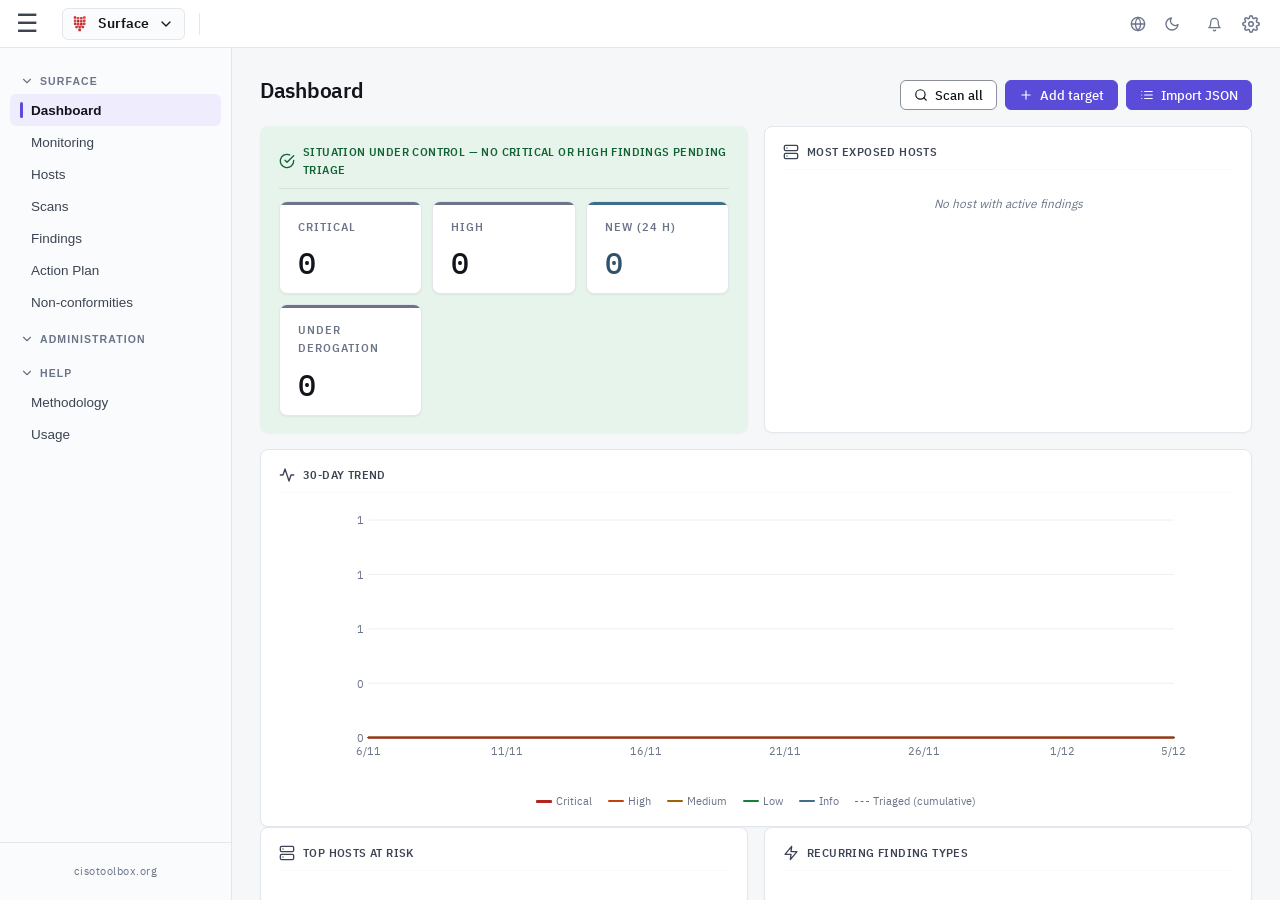
==== commit 3fc7de6e: "chore: sync CISO Toolbox surface" ====
--- a/app/index.html
+++ b/app/index.html
@@ -110,6 +110,7 @@
 <script src="js/ct_audit.js"></script>
 <script src="js/ct_modal.js"></script>
 <script src="js/ct_notifprefs.js"></script>
+<script src="js/ct_refselect.js"></script>
 <script src="js/ct_userpicker.js"></script>
 <script src="js/ct_measure_modal.js"></script>
 <script src="js/ct_table.js"></script>
--- a/app/css/cisotoolbox.css
+++ b/app/css/cisotoolbox.css
@@ -331,6 +331,7 @@
    which nevertheless have jobs in progress. Bare attribute, like data-fill. */
 .ct-badge[data-live] { animation: ct-pulse 1.5s ease-in-out infinite; }
 @keyframes ct-pulse { 0%, 100% { opacity: 1; } 50% { opacity: 0.55; } }
+/* A scrollable checklist inside a modal (e.g. the measures of a remediation). */
 /* Inline form feedback (modals): the list of what is missing, and the fields
    concerned. Required fields carry a marker in their label. */
 .ct-form-errors { background: var(--ct-critical-tint); color: var(--ct-critical-ink); border-left: 3px solid var(--ct-critical);
@@ -519,8 +520,8 @@
 .ct-kpi-adv-status[data-tone="info"] { color: var(--ct-info-ink); background: var(--ct-info-tint); }
 .ct-kpi-adv-status[data-tone="neutral"] { color: var(--ct-neutral-ink); background: var(--ct-neutral-tint); }
 .ct-kpi-adv-viz { margin-top: 2px; }
-.ct-kpi-adv-meta { display: flex; justify-content: space-between; gap: var(--ct-s2); white-space: nowrap; padding-top: 9px; border-top: 1px solid var(--ct-line-soft); }
-.ct-kpi-adv-meta span { font-size: 11px; color: var(--ct-ink-2); font-variant-numeric: tabular-nums; }
+.ct-kpi-adv-meta { display: flex; flex-wrap: wrap; justify-content: space-between; gap: var(--ct-s1) var(--ct-s2); padding-top: 9px; border-top: 1px solid var(--ct-line-soft); }
+.ct-kpi-adv-meta span { white-space: nowrap; font-size: 11px; color: var(--ct-ink-2); font-variant-numeric: tabular-nums; }
 .ct-kpi-adv-meta b { color: var(--ct-ink-1); font-weight: 600; }
 .ct-kpi-adv-foot { font-size: var(--ct-text-label); color: var(--ct-ink-2); }
 .ct-kpi-adv[data-state="inactive"] { opacity: 0.75; background: var(--ct-surface-2); }
@@ -702,6 +703,8 @@
 .ct-w-full { width: 100%; }
 .ct-m-0 { margin: 0; }
 .ct-clickable { cursor: pointer; }
+.ct-link { color: var(--ct-accent); text-decoration: underline dotted; text-underline-offset: 2px; }
+.ct-clickable:hover .ct-link { text-decoration-style: solid; }
 .ct-hidden { display: none; }
 .ct-row { display: flex; align-items: center; gap: var(--ct-s2); }
 .ct-row-wrap { flex-wrap: wrap; }
@@ -1331,6 +1334,12 @@
 .ct-ref-option { padding: 4px 8px; cursor: pointer; font-size: 0.82em; display: flex; align-items: center; gap: 6px; }
 .ct-ref-option:hover { background: var(--ct-neutral-tint); }
 .ct-ref-option input { margin: 0; }
+.ct-ref-create { padding: 6px 8px; cursor: pointer; font-size: 0.82em; color: var(--ct-accent); border-top: 1px solid var(--ct-line); }
+.ct-ref-create:hover { background: var(--ct-neutral-tint); }
+/* In a form, the selector lines up with the inputs around it. */
+.ct-ref-field .ct-ref-tags { font-size: inherit; padding: 5px 8px; min-height: 0; border-radius: var(--ct-r-sm); background: var(--ct-surface); }
+.ct-ref-field .ct-ref-tag { font-size: 0.9em; padding: 2px 8px; }
+.ct-ref-field .ct-ref-option, .ct-ref-field .ct-ref-search, .ct-ref-field .ct-ref-create { font-size: 0.92em; }
 .filters-bar { display: flex; gap: 8px; align-items: center; margin-bottom: 12px; flex-wrap: wrap; }
 
 /* ── ct_table (legacy — collision, migrates with ct_table.ts) ── */
--- a/app/css/Surface.css
+++ b/app/css/Surface.css
@@ -706,7 +706,7 @@
 /* ── Alert counts grid ── */
 .dash-banner-counts {
     display: grid;
-    grid-template-columns: repeat(3, 1fr);
+    grid-template-columns: repeat(auto-fit, minmax(120px, 1fr));
     gap: 10px;
 }
 
@@ -952,7 +952,7 @@
 .dash-card-alert .dash-card-head { border-bottom-color: rgba(0, 0, 0, 0.08); }
 .dash-card-alert .dash-banner-counts {
     display: grid;
-    grid-template-columns: repeat(3, 1fr);
+    grid-template-columns: repeat(auto-fit, minmax(120px, 1fr));
     gap: 10px;
 }
 
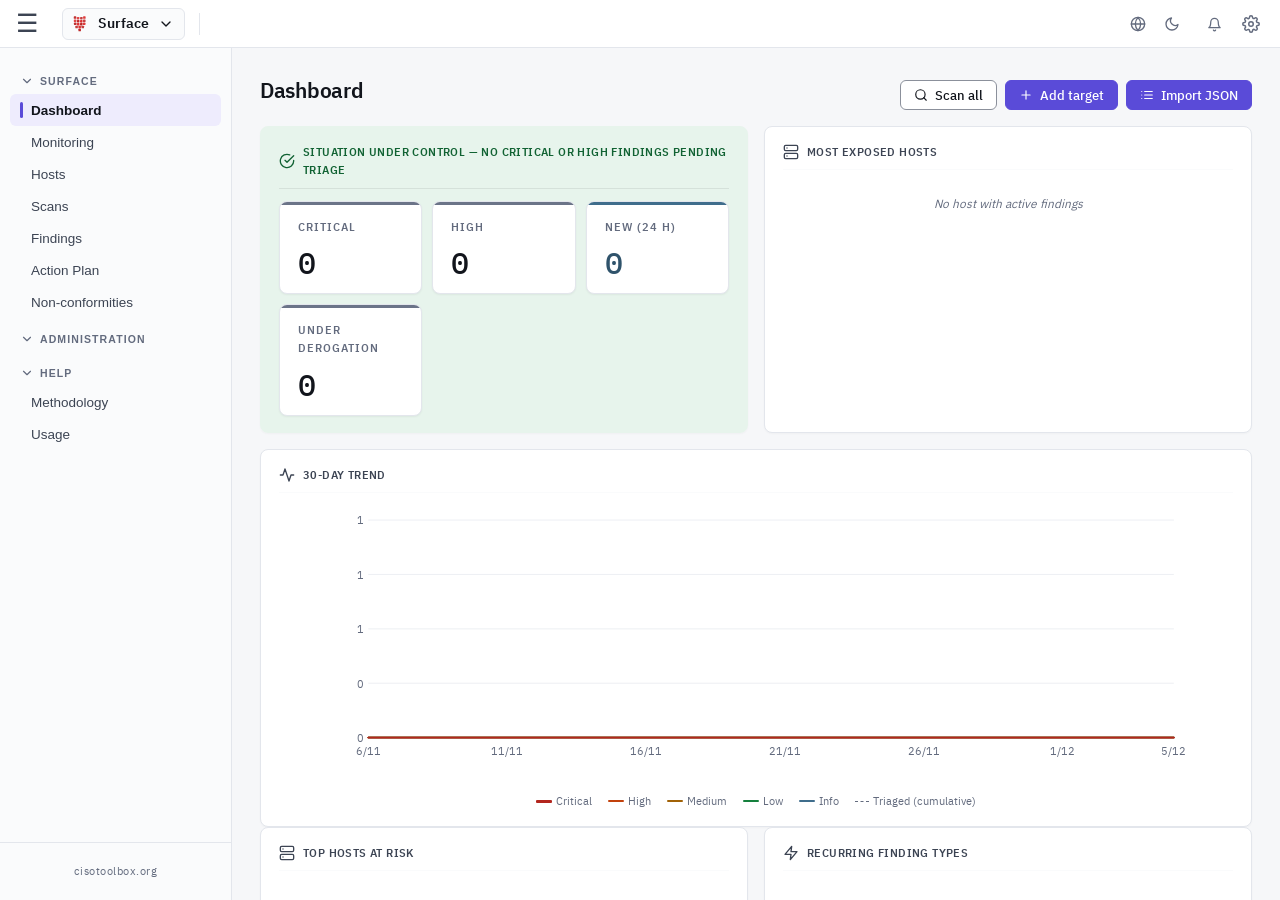
==== commit 9f436a9b: "chore: sync CISO Toolbox surface" ====
--- a/app/index.html
+++ b/app/index.html
@@ -124,6 +124,7 @@
 <script src="js/ai_common.js"></script>
 <script src="js/ct_settings.js"></script>
 <script src="js/ai_backend.js"></script>
+<script src="js/ct_proxy_settings.js"></script>
 
 </body>
 </html>
--- a/app/css/cisotoolbox.css
+++ b/app/css/cisotoolbox.css
@@ -38,9 +38,14 @@
   --ct-line-field:   #8b909b;
   --ct-ink:          #12151c;
   --ct-ink-1:        #3c4453;
-  --ct-ink-2:        #6b7488;
+  /* Muted text. #6b7488 cleared 4.5:1 on the white surface only: it fell to
+     4.37 on the page canvas, 4.23 on active or hovered rows (-neutral-tint),
+     4.03 on selected ones (-accent-tint) and 4.00 on critical-tinted rows.
+     Same hue, one step darker: 4.5:1 or more on the surfaces, the page,
+     active and selected rows and the tone tints (lowest 4.55, critical). */
+  --ct-ink-2:        #636b7e;
   /* NON-TEXT. At 3.09:1 it cannot carry text, and any value that
-     reached 4.5:1 would blur into --ct-ink-2 (4.69:1): three text grays
+     reached 4.5:1 would blur into --ct-ink-2 (5.34:1): three text grays
      don't fit in the scale. We keep two, and ink-3 becomes the gray of
      decorative elements — 3:1 threshold, WCAG 1.4.11. The only remaining
      use is the empty-state icon; all text that used it moved to ink-2. */
@@ -61,6 +66,9 @@
      themes: it is the darkening of the background that makes the overlay, it
      does not invert. A token because the value is repeated in four places. */
   --ct-scrim:        rgba(0,0,0,0.45);
+  /* Deeper veil, for a fullscreen image viewer: there the background must
+     disappear, not merely recede. Same reasoning, one level down. */
+  --ct-scrim-deep:   rgba(0,0,0,0.85);
   /* Background of code / example blocks. Dark in BOTH themes, like
      a console: it is a reading convention, not an interface surface. */
   --ct-code-bg:      #0f172a;
@@ -75,6 +83,9 @@
      -tint for a badge · -fill for a solid area (matrix cell, score
      chip) · base (solid) for an edge strip, a gauge or a destructive hover. */
   --ct-critical:      #b3261e;  --ct-critical-tint: #fbe9e7;  --ct-critical-fill: #e7bcb9;  --ct-critical-ink: #8c1d18;
+  /* A deeper red than --ct-critical for the most-severe level of a scale, so a
+     "critical" segment stays distinct from an "elevated" one on charts. */
+  --ct-critical-strong: #7a0f16;
   --ct-high:          #c2410c;  --ct-high-tint:     #fdeee3;  --ct-high-fill:     #eecabb;  --ct-high-ink:     #8f3009;
   --ct-medium:        #a16207;  --ct-medium-tint:   #fdf4dc;  --ct-medium-fill:   #e8d8c1;  --ct-medium-ink:   #7c4a05;
   --ct-low:           #15803d;  --ct-low-tint:      #e7f4ec;  --ct-low-fill:      #c4dfce;  --ct-low-ink:      #116233;
@@ -178,6 +189,9 @@
   --ct-accent-ink:   #b9aefb;
 
   --ct-critical: #e8695f;  --ct-critical-tint: #3a1e1b;  --ct-critical-fill: #613333;  --ct-critical-ink: #f0a49c;
+  /* Deeper/more saturated than --ct-critical so the most-severe level stays
+     readable and distinct on a dark background. */
+  --ct-critical-strong: #c62828;
   --ct-high:     #e08542;  --ct-high-tint:     #3a2415;  --ct-high-fill:     #5a3b27;  --ct-high-ink:     #efab77;
   --ct-medium:   #d9a23c;  --ct-medium-tint:   #332a12;  --ct-medium-fill:   #584625;  --ct-medium-ink:   #e2c069;
   --ct-low:      #4caf6d;  --ct-low-tint:      #16301f;  --ct-low-fill:      #244936;  --ct-low-ink:      #7ecb96;
@@ -223,8 +237,8 @@
 }
 
 /* ═══════════════════ 3. @font-face (deferred) ═══════════════════
-   woff2 files not shipped yet — the stack falls back to system-ui until
-   they land in shared/fonts/. Drop the files and typography activates.  */
+   woff2 files ship in ../fonts/, next to this stylesheet; while they load,
+   or if they are absent, the stack falls back to system-ui.  */
 @font-face { font-family:'IBM Plex Sans'; font-weight:400; font-display:swap; src:url('../fonts/IBMPlexSans-Regular.woff2') format('woff2'); }
 @font-face { font-family:'IBM Plex Sans'; font-weight:500; font-display:swap; src:url('../fonts/IBMPlexSans-Medium.woff2') format('woff2'); }
 @font-face { font-family:'IBM Plex Sans'; font-weight:600; font-display:swap; src:url('../fonts/IBMPlexSans-SemiBold.woff2') format('woff2'); }
@@ -376,8 +390,15 @@
    value, never two adding up. */
 .ct-form { display: flex; flex-direction: column; gap: 14px; }
 .ct-form .ct-field + .ct-field { margin-top: 0; }
-.ct-form-grid { display: grid; grid-template-columns: repeat(auto-fit, minmax(220px, 1fr)); gap: 14px; }
+/* The socle form grid: two equal columns on a wide screen, one below 768 px
+   (see the breakpoint further down). data-cols="3" gives three equal columns,
+   data-cols="2-1" a wide field beside a narrow one (host and port). */
+.ct-form-grid { display: grid; grid-template-columns: 1fr 1fr; gap: 10px; }
+.ct-form-grid[data-cols="3"] { grid-template-columns: repeat(3, 1fr); }
+.ct-form-grid[data-cols="2-1"] { grid-template-columns: 2fr 1fr; }
 .ct-form-grid .ct-field + .ct-field { margin-top: 0; }
+/* Hoisted from access.css and Pilot.css, where it was declared identically. */
+.ct-form-grid > .ct-form-row { margin-bottom: 0; }
 .ct-form-actions { display: flex; gap: 8px; justify-content: flex-end; align-items: center; }
 .ct-label { font-size: var(--ct-text-label); font-weight: 600; letter-spacing: 1px; text-transform: uppercase; color: var(--ct-ink-2); }
 .ct-input, .ct-select, .ct-textarea {
@@ -594,6 +615,7 @@
 .ct-appbar-context .ct-sep { color: var(--ct-line-strong); }
 .ct-appbar-context .ct-muted { color: var(--ct-ink-2); }
 .ct-appbar-saved { font-family: var(--ct-font-mono); font-size: 11.5px; color: var(--ct-ink-2); }
+.ct-appbar-saved.error { color: var(--ct-critical); }
 .ct-appbar-actions { display: flex; align-items: center; gap: 4px; }
 .ct-iconaction { display: inline-flex; align-items: center; justify-content: center; width: 30px; height: 30px;
   border: 0; border-radius: var(--ct-r-md); background: transparent; color: var(--ct-ink-2); cursor: pointer; }
@@ -718,6 +740,8 @@
 .ct-block { display: block; }
 .ct-items-center { align-items: center; }
 .ct-items-baseline { align-items: baseline; }
+.ct-items-end { align-items: flex-end; }
+.ct-flex-wrap { flex-wrap: wrap; }
 .ct-gap-1 { gap: var(--ct-s1); }
 .ct-gap-2 { gap: var(--ct-s2); }
 .ct-gap-3 { gap: var(--ct-s3); }
@@ -1061,6 +1085,10 @@
 .toolbar button:hover { opacity: 0.85; }
 .toolbar .status { color: rgba(255,255,255,0.7); font-size: 0.8em; margin-left: 8px; }
 .ct-toolbar-right { display: flex; align-items: center; gap: 8px; margin-left: 8px; }
+/* The signed-in user block a module mounts before #toolbar-right
+   (_userPillHTML): pushed to the right at every width. */
+.ct-toolbar-user { display: flex; align-items: center; gap: var(--ct-s1); margin-left: auto; flex-shrink: 0; }
+.ct-toolbar-user-name { color: var(--ct-ink-1); font-size: var(--ct-text-label); margin: 0 var(--ct-s1); }
 
 .btn-settings {
     display: flex; align-items: center; justify-content: center;
@@ -1103,7 +1131,7 @@
 /* ── Responsive breakpoints (shared convention) ──────────────────
    Desktop-first approach (max-width). One single set, to be respected in ALL
    modules — an @media outside this set breaks consistency
-   (check-breakpoints.py):
+   (checked before every release):
      480px  — small mobile
      768px  — mobile / portrait tablet   (main breakpoint)
      1024px — landscape tablet / small desktop
@@ -1303,22 +1331,44 @@
    used anywhere. */
 .ct-meta-item { background: var(--ct-surface); border: 1px solid var(--ct-line); border-radius: var(--ct-r-lg); padding: 10px 16px; flex: 1; min-width: 200px; }
 .ct-meta-item label { font-size: 0.72em; font-weight: 600; color: var(--ct-ink-2); text-transform: uppercase; letter-spacing: 0.5px; }
+/* Hoisted from Compliance.css and EBIOS_RM.css, identical in both. */
+.ct-meta-item .label { font-size: 0.75em; color: var(--ct-ink-2); text-transform: uppercase; }
+.ct-meta-item .value { margin-top: 2px; }
 /* Shared forms & cards — hoisted from 4 modules (audit v2 §3).
    Identical base in access/asset/pilot/vendor; the modules keep only their
    own refinements (responsive, grid refinements, specific rules).
    Pilot neutralises border/padding inline on its usage — rendering unchanged. */
 .ct-tprm-form { background: var(--ct-surface); padding: 16px; border: 1px solid var(--ct-line); border-radius: 8px; }
 .ct-tprm-form label { display: block; font-size: 0.75em; font-weight: 600; color: var(--ct-ink-2); text-transform: uppercase; letter-spacing: 0.5px; margin-bottom: 3px; }
-.ct-tprm-form input, .ct-tprm-form select, .ct-tprm-form textarea { width: 100%; padding: 8px 10px; border: 1px solid var(--ct-line); border-radius: 6px; font-size: 0.9em; font-family: inherit; box-sizing: border-box; }
-.ct-tprm-form input:focus, .ct-tprm-form select:focus, .ct-tprm-form textarea:focus { border-color: var(--ct-accent); outline: none; }
+/* A label that WRAPS a checkbox or a radio is the option's text, not a field
+   caption: no uppercase. Access used to say so from its own sheet, keyed on a
+   `style*="inline-flex"` attribute that the markup has since dropped — the
+   rule matched nothing and the labels went back to capitals (BUG-37). Keyed
+   on what the label contains, it cannot go stale that way. */
+.ct-tprm-form label:has(> input[type="checkbox"]), .ct-tprm-form label:has(> input[type="radio"]) { display: inline-flex; align-items: center; font-weight: 500; color: inherit; text-transform: none; letter-spacing: normal; }
+/* Field inputs only: a checkbox or a radio given width:100% and a field's
+   padding took the whole line and pushed its text below (BUG-37). */
+.ct-tprm-form input:not([type="checkbox"]):not([type="radio"]), .ct-tprm-form select, .ct-tprm-form textarea { width: 100%; padding: 8px 10px; border: 1px solid var(--ct-line); border-radius: 6px; font-size: 0.9em; font-family: inherit; box-sizing: border-box; }
+.ct-tprm-form input:not([type="checkbox"]):not([type="radio"]):focus, .ct-tprm-form select:focus, .ct-tprm-form textarea:focus { border-color: var(--ct-accent); outline: none; }
+/* Forms are responsive: every socle form grid is two columns on a wide screen
+   and one below 768 px, where a field spanning the row stops spanning (a span
+   in a one-column grid would open a phantom column and overflow). The
+   breakpoint lives here only — no module or browser build re-declares it
+   (BUG-40). Placed after .ct-tprm-form so the narrower padding wins. */
+@media (max-width: 768px) {
+    .ct-form-grid, .ct-form-grid[data-cols], .ct-form-2col, .ct-measure-form__row { grid-template-columns: 1fr; }
+    .ct-form-grid > .ct-col-span-2, .ct-form-2col > .ct-col-span-2, .ct-measure-form__row > .ct-col-span-2 { grid-column: auto; }
+    .ct-tprm-form { padding: 12px; }
+}
 .ct-form-row { margin-bottom: 10px; }
-.ct-form-grid { display: grid; grid-template-columns: 1fr 1fr; gap: 10px; }
 .ct-groupe-card { background: var(--ct-surface); border: 1px solid var(--ct-line); border-radius: 8px; padding: 12px 16px; margin-bottom: 8px; cursor: pointer; transition: border-color 0.15s; }
 .ct-groupe-card:hover { border-color: var(--ct-accent); }
 .ct-compliance-tag { display: inline-block; padding: 2px 8px; border-radius: 10px; font-size: 0.72em; font-weight: 700; }
 .ct-compliance-tag.ok { background: var(--ct-low-tint); color: var(--ct-low-ink); }
 .ct-compliance-tag.ko { background: var(--ct-critical-tint); color: var(--ct-critical-ink); }
 .ct-synth-card { background: var(--ct-surface); border: 1px solid var(--ct-line); border-radius: var(--ct-r-lg); box-shadow: var(--ct-shadow-card); padding: 16px; }
+/* Hoisted from Compliance.css and EBIOS_RM.css, identical in both. */
+.ct-synth-card h3 { font-size: 0.9em; color: var(--ct-ink); margin-bottom: 8px; }
 .ct-ref-chip { display: inline-flex; align-items: center; gap: 4px; padding: 3px 8px; border-radius: 12px; font-size: 0.72em; font-weight: 600; cursor: pointer; border: 2px solid var(--ct-line); background: var(--ct-surface); transition: all 0.15s; }
 .ct-ref-chip.active { border-color: var(--ct-accent); background: var(--ct-neutral-tint); color: var(--ct-accent); }
 .ct-ref-chip .chip-x { font-size: 0.9em; color: var(--ct-critical); margin-left: 2px; }
@@ -1327,7 +1377,11 @@
 .ct-ref-tags:hover { border-color: var(--ct-accent); }
 .ct-ref-tag { display: inline-flex; align-items: center; gap: 3px; background: var(--ct-neutral-tint); padding: 1px 6px; border-radius: 3px; font-size: 0.85em; }
 .ct-ref-tag-x { cursor: pointer; color: var(--ct-critical); font-weight: bold; margin-left: 2px; }
-.ct-ref-dropdown { display: none; position: absolute; top: 100%; left: 0; right: 0; z-index: 200; background: var(--ct-surface); border: 1px solid var(--ct-accent); border-radius: 0 0 6px 6px; box-shadow: 0 4px 12px rgba(0,0,0,0.15); max-height: 220px; overflow-y: auto; }
+/* Fixed, not absolute: the dropdown must escape a scrollable ancestor (e.g.
+   a modal body with overflow-y:auto) and sit above the modal overlay
+   (z-index 1000). ctRefOpen computes left/top/width on open and flips it up
+   when there isn't room below. */
+.ct-ref-dropdown { display: none; position: fixed; z-index: 1100; background: var(--ct-surface); border: 1px solid var(--ct-accent); border-radius: 6px; box-shadow: 0 4px 12px rgba(0,0,0,0.15); max-height: 220px; overflow-y: auto; }
 .ct-ref-dropdown.open { display: block; }
 .ct-ref-search { width: 100%; padding: 6px 8px; border: none; border-bottom: 1px solid var(--ct-line); font-size: 0.85em; outline: none; box-sizing: border-box; }
 .ct-ref-options { max-height: 160px; overflow-y: auto; }
@@ -1483,6 +1537,19 @@
 /* ── ct_measure editor (legacy) ── */
 .ct-measure-form { display:flex; flex-direction:column; gap:10px; }
 .ct-measure-form label { display:flex; flex-direction:column; gap:4px; font-size:0.82em; font-weight:600; color:var(--ct-ink-2); }
+/* A refselect extra field: label on top, the socle ref-select below — same
+   shape as the modal's other labelled fields. */
+.ct-measure-ref-field { display:flex; flex-direction:column; gap:4px; }
+.ct-measure-ref-label { font-size:0.82em; font-weight:600; color:var(--ct-ink-2); }
+/* Filterable search-select used for a refselect extra field: a plain input
+   that filters a (fixed, so never clipped) dropdown of options. */
+.ctm-ss { position:relative; }
+.ctm-ss-input { width:100%; padding:6px 10px; border:1px solid var(--ct-line); border-radius:6px; font-size:0.9em; font-family:inherit; box-sizing:border-box; }
+.ctm-ss-input:focus { outline:none; border-color:var(--ct-accent); box-shadow:var(--ct-focus-soft); }
+.ctm-ss-drop { display:none; position:fixed; z-index:1100; background:var(--ct-surface); border:1px solid var(--ct-accent); border-radius:6px; box-shadow:0 4px 12px rgba(0,0,0,0.15); max-height:220px; overflow-y:auto; }
+.ctm-ss-drop.open { display:block; }
+.ctm-ss-opt { padding:6px 10px; cursor:pointer; font-size:0.85em; }
+.ctm-ss-opt:hover { background:var(--ct-accent-tint); }
 .ct-measure-form input, .ct-measure-form select, .ct-measure-form textarea { padding:6px 10px; border:1px solid var(--ct-line); border-radius:6px; font-size:0.9em; font-family:inherit; }
 .ct-measure-form textarea { resize:vertical; min-height:60px; }
 
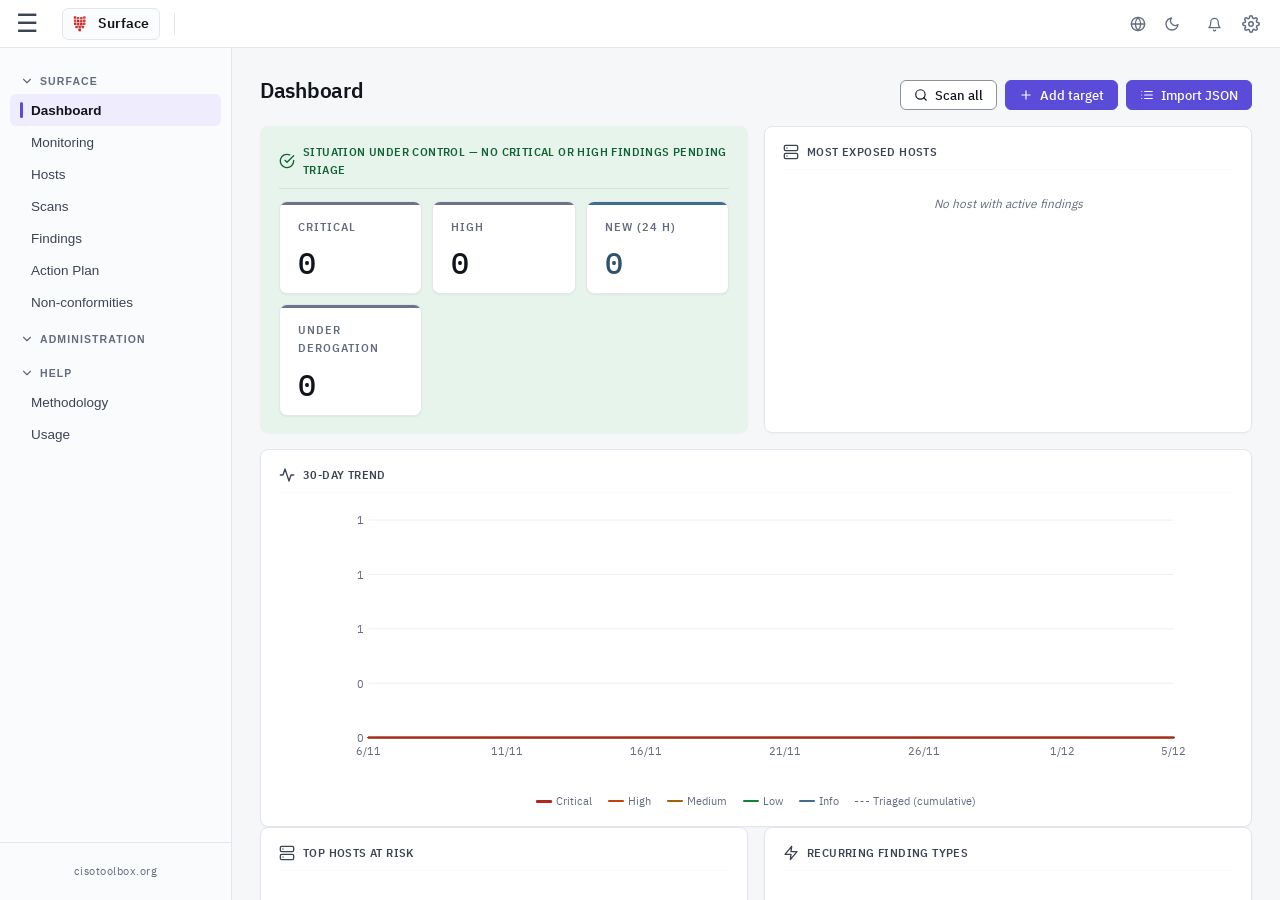
==== commit 885b8e7d: "chore: sync CISO Toolbox surface" ====
--- a/app/index.html
+++ b/app/index.html
@@ -101,6 +101,7 @@
 
 <script src="js/Surface_config.js"></script>
 <script src="js/cisotoolbox.js"></script>
+<script src="js/Surface_handlers.js"></script>
 <script src="js/ct_modules.js"></script>
 <script src="js/cisotoolbox_backend.js"></script>
 <script src="js/i18n.js"></script>
@@ -125,6 +126,7 @@
 <script src="js/ct_settings.js"></script>
 <script src="js/ai_backend.js"></script>
 <script src="js/ct_proxy_settings.js"></script>
+<script src="js/ct_users_settings.js"></script>
 
 </body>
 </html>
--- a/app/css/cisotoolbox.css
+++ b/app/css/cisotoolbox.css
@@ -394,6 +394,10 @@
    (see the breakpoint further down). data-cols="3" gives three equal columns,
    data-cols="2-1" a wide field beside a narrow one (host and port). */
 .ct-form-grid { display: grid; grid-template-columns: 1fr 1fr; gap: 10px; }
+/* A group of fields that can be turned off as a whole (a settings section
+   whose fields only apply once its toggle is on). */
+.ct-settings-fields { border: 0; margin: 0; padding: 0; min-width: 0; }
+.ct-settings-fields:disabled { opacity: .55; }
 .ct-form-grid[data-cols="3"] { grid-template-columns: repeat(3, 1fr); }
 .ct-form-grid[data-cols="2-1"] { grid-template-columns: 2fr 1fr; }
 .ct-form-grid .ct-field + .ct-field { margin-top: 0; }
--- a/app/css/Surface.css
+++ b/app/css/Surface.css
@@ -390,54 +390,6 @@
     gap: 4px;
 }
 /* v0.3 — Settings panel accordion */
-.surface-settings-wrap {
-    display: flex;
-    flex-direction: column;
-    gap: 0;
-    margin-top: 16px;
-}
-.surface-settings-accordion {
-    border-top: 1px solid var(--ct-line);
-    padding: 4px 0;
-}
-.surface-settings-accordion[open] {
-    padding-bottom: 12px;
-}
-.surface-settings-summary {
-    cursor: pointer;
-    list-style: none;
-    padding: 12px 4px;
-    font-size: 0.9em;
-    font-weight: 600;
-    color: var(--ct-ink);
-    display: flex;
-    align-items: center;
-    gap: 8px;
-    user-select: none;
-}
-.surface-settings-summary::-webkit-details-marker { display: none; }
-.surface-settings-summary::marker { content: ""; }
-.surface-settings-summary:hover { color: var(--ct-ink); }
-.surface-settings-chevron {
-    display: inline-flex;
-    align-items: center;
-    justify-content: center;
-    transition: transform 0.15s;
-    color: var(--ct-ink-2);
-    font-size: 1.3em;
-    line-height: 1;
-    width: 18px;
-    height: 18px;
-    flex-shrink: 0;
-}
-.surface-settings-accordion[open] .surface-settings-chevron {
-    transform: rotate(90deg);
-    color: var(--ct-ink);
-}
-.surface-settings-body {
-    padding: 4px 4px 4px 20px;
-    font-size: 0.85em;
-}
 .surface-settings-inner {
     font-size: inherit;
 }
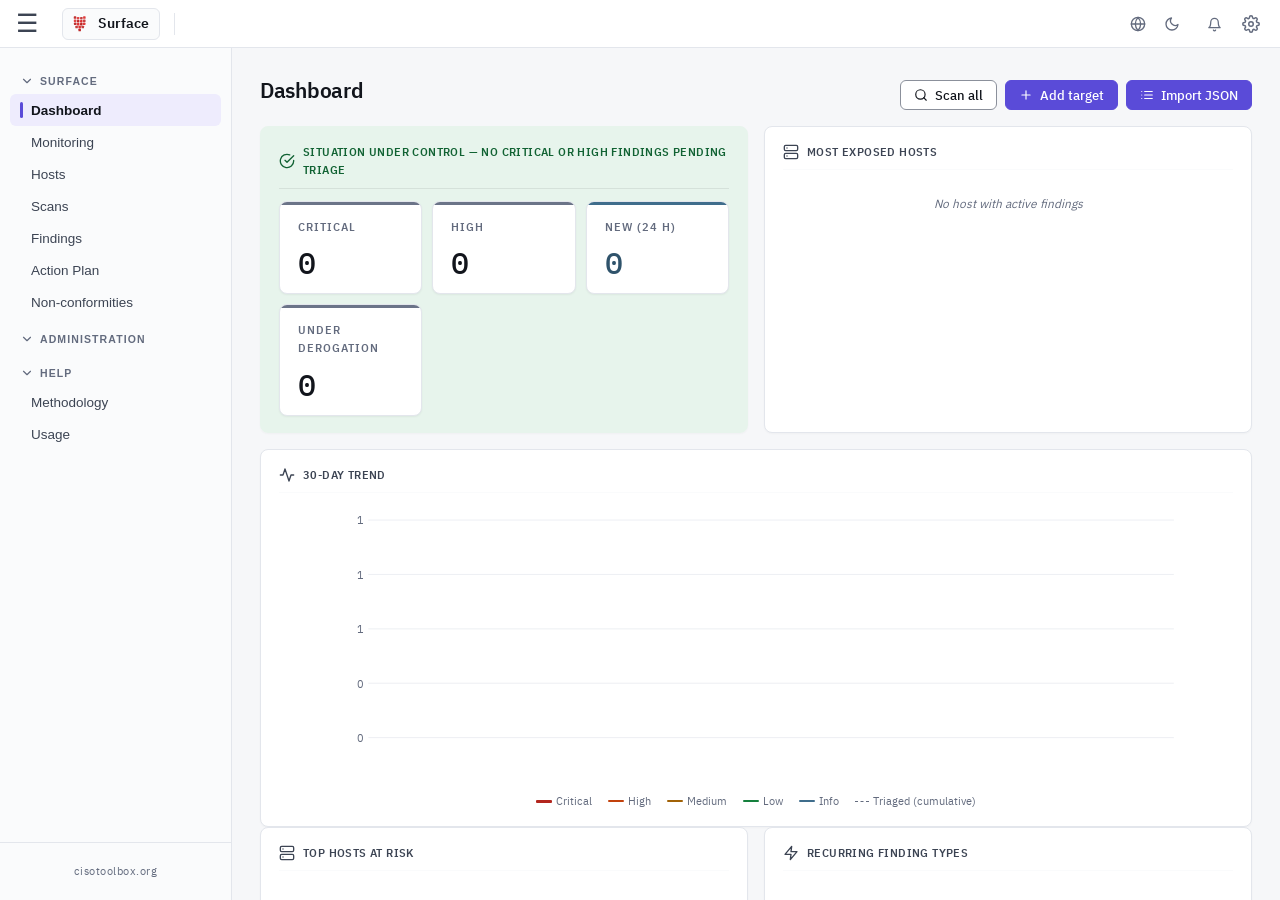
==== commit 6d1d5d55: "chore: sync CISO Toolbox surface" ====
--- a/app/index.html
+++ b/app/index.html
@@ -108,8 +108,10 @@
 <script src="js/i18n_core_en.js"></script>
 <script src="js/i18n_core_fr.js"></script>
 <script src="js/ct_findings.js"></script>
+<script src="js/ct_pillfilter.js"></script>
 <script src="js/ct_audit.js"></script>
 <script src="js/ct_modal.js"></script>
+<script src="js/ct_datepicker.js"></script>
 <script src="js/ct_notifprefs.js"></script>
 <script src="js/ct_refselect.js"></script>
 <script src="js/ct_userpicker.js"></script>
--- a/app/css/cisotoolbox.css
+++ b/app/css/cisotoolbox.css
@@ -731,6 +731,8 @@
 .ct-clickable { cursor: pointer; }
 .ct-link { color: var(--ct-accent); text-decoration: underline dotted; text-underline-offset: 2px; }
 .ct-clickable:hover .ct-link { text-decoration-style: solid; }
+.ct-link-btn { border: 0; background: none; padding: 0; font: inherit; color: var(--ct-accent); text-decoration: underline dotted; text-underline-offset: 2px; cursor: pointer; text-align: left; }
+.ct-link-btn:hover { text-decoration-style: solid; }
 .ct-hidden { display: none; }
 .ct-row { display: flex; align-items: center; gap: var(--ct-s2); }
 .ct-row-wrap { flex-wrap: wrap; }
@@ -876,6 +878,7 @@
 .ct-w-140 { width: 140px; }
 .ct-w-160 { width: 160px; }
 .ct-w-170 { width: 170px; }
+.ct-w-200 { width: 200px; }
 .ct-w-30 { width: 30px; }
 .ct-w-40 { width: 40px; }
 .ct-w-50 { width: 50px; }
@@ -1554,6 +1557,69 @@
 .ctm-ss-drop.open { display:block; }
 .ctm-ss-opt { padding:6px 10px; cursor:pointer; font-size:0.85em; }
 .ctm-ss-opt:hover { background:var(--ct-accent-tint); }
+
+/* ── ct_datepicker: typed date field + calendar (FEAT-64) ──
+   The native date input stays in the page, hidden, and holds the value; the
+   text field before it takes its classes. The element selector with the
+   base rule's :not() list outranks its `background` shorthand. */
+.ct-date-native { display: none !important; }
+input.ct-date-input:not([type="checkbox"]):not([type="radio"]):not([type="range"]):not([type="color"]) {
+  padding-right: 30px;
+  background-image: url("data:image/svg+xml,%3Csvg xmlns='http://www.w3.org/2000/svg' viewBox='0 0 16 16' fill='none' stroke='%238a909c' stroke-width='1.4'%3E%3Crect x='2' y='3' width='12' height='11' rx='1.5'/%3E%3Cpath d='M2 6.5h12M5.5 1.5v3M10.5 1.5v3'/%3E%3C/svg%3E");
+  background-repeat: no-repeat; background-position: right 9px center; background-size: 14px 14px;
+  cursor: text;
+}
+/* The :not() list outranks the base and table-cell field rules (and a
+   module's own border on the field). */
+input.ct-date-input[aria-invalid="true"]:not([type="checkbox"]):not([type="radio"]):not([type="range"]):not([type="color"]) { border-color: var(--ct-critical); }
+.ct-date-error { display: block; flex-basis: 100%; margin-top: 2px; }
+.ct-date-pop {
+  position: fixed; z-index: 1200; width: 272px; max-width: calc(100vw - 16px); box-sizing: border-box;
+  padding: 10px; background: var(--ct-surface); color: var(--ct-ink);
+  border: 1px solid var(--ct-line); border-radius: var(--ct-r-lg); box-shadow: var(--ct-shadow-overlay);
+  font-size: var(--ct-text-ui);
+}
+.ct-date-pop__head { display: flex; gap: 4px; align-items: center; margin-bottom: 8px; }
+.ct-date-pop__head select { flex: 1 1 auto; min-width: 0; height: var(--ct-h-sm); padding: 0 4px; font-size: var(--ct-text-data); }
+.ct-date-pop__head .ct-date-pop__year { flex: 0 0 76px; }
+.ct-date-pop__nav {
+  flex: 0 0 28px; height: var(--ct-h-sm); border: 1px solid var(--ct-line); border-radius: var(--ct-r-sm);
+  background: var(--ct-surface); color: var(--ct-ink); font-size: 16px; line-height: 1; cursor: pointer;
+}
+.ct-date-pop__nav:hover:not(:disabled) { border-color: var(--ct-accent); }
+.ct-date-pop__nav:disabled { color: var(--ct-ink-disabled); cursor: default; }
+.ct-date-pop__grid { display: grid; grid-template-columns: repeat(7, 1fr); gap: 2px; }
+.ct-date-pop__wd { text-align: center; font-size: var(--ct-text-label); color: var(--ct-ink-2); padding: 2px 0 4px; text-transform: capitalize; }
+.ct-date-pop__day {
+  height: 32px; border: 1px solid transparent; border-radius: var(--ct-r-sm); background: transparent;
+  color: var(--ct-ink); font: inherit; font-size: var(--ct-text-data); cursor: pointer;
+}
+.ct-date-pop__day:hover:not(:disabled) { background: var(--ct-accent-tint); }
+.ct-date-pop__day:focus-visible { outline: none; border-color: var(--ct-accent); box-shadow: var(--ct-focus-soft); }
+.ct-date-pop__day.is-today { border-color: var(--ct-line-field); font-weight: 700; }
+.ct-date-pop__day.is-selected { background: var(--ct-accent); color: var(--ct-onsolid); font-weight: 700; }
+.ct-date-pop__day:disabled { color: var(--ct-ink-disabled); cursor: default; }
+.ct-date-pop__time { display: flex; align-items: center; justify-content: space-between; gap: 8px; margin-top: 8px; font-size: var(--ct-text-data); color: var(--ct-ink-2); }
+.ct-date-pop__time-input { width: 110px; height: var(--ct-h-sm); padding: 0 6px; }
+.ct-date-pop__foot { display: flex; justify-content: space-between; margin-top: 8px; padding-top: 8px; border-top: 1px solid var(--ct-line); }
+.ct-date-pop__link { border: 0; background: none; padding: 4px 6px; color: var(--ct-accent); font: inherit; font-size: var(--ct-text-data); font-weight: 600; cursor: pointer; border-radius: var(--ct-r-sm); }
+.ct-date-pop__link:hover:not(:disabled) { background: var(--ct-accent-tint); }
+.ct-date-pop__link:disabled { color: var(--ct-ink-disabled); cursor: default; }
+@media (pointer: coarse) {
+  .ct-date-pop__day { height: 40px; }
+}
+
+/* ── Three-state filter pills (ct_pillfilter) ──────────────────
+   Included pills reuse the module's .filter-pill.active colours; an
+   excluded one is struck through on a dashed border. */
+.filter-pill.is-excluded { border-style: dashed; border-color: var(--ct-ink-2); color: var(--ct-ink-2); text-decoration: line-through; }
+.filter-pill-mark { margin-right: 4px; font-weight: 700; text-decoration: none; display: inline-block; }
+.filter-pills-howto { display: block; margin-bottom: 6px; }
+/* Three taps on one pill: a target a finger hits. */
+@media (max-width: 768px) {
+  .filter-pills-row .filter-pill { min-height: 36px; padding-left: 12px; padding-right: 12px; }
+}
+
 .ct-measure-form input, .ct-measure-form select, .ct-measure-form textarea { padding:6px 10px; border:1px solid var(--ct-line); border-radius:6px; font-size:0.9em; font-family:inherit; }
 .ct-measure-form textarea { resize:vertical; min-height:60px; }
 
